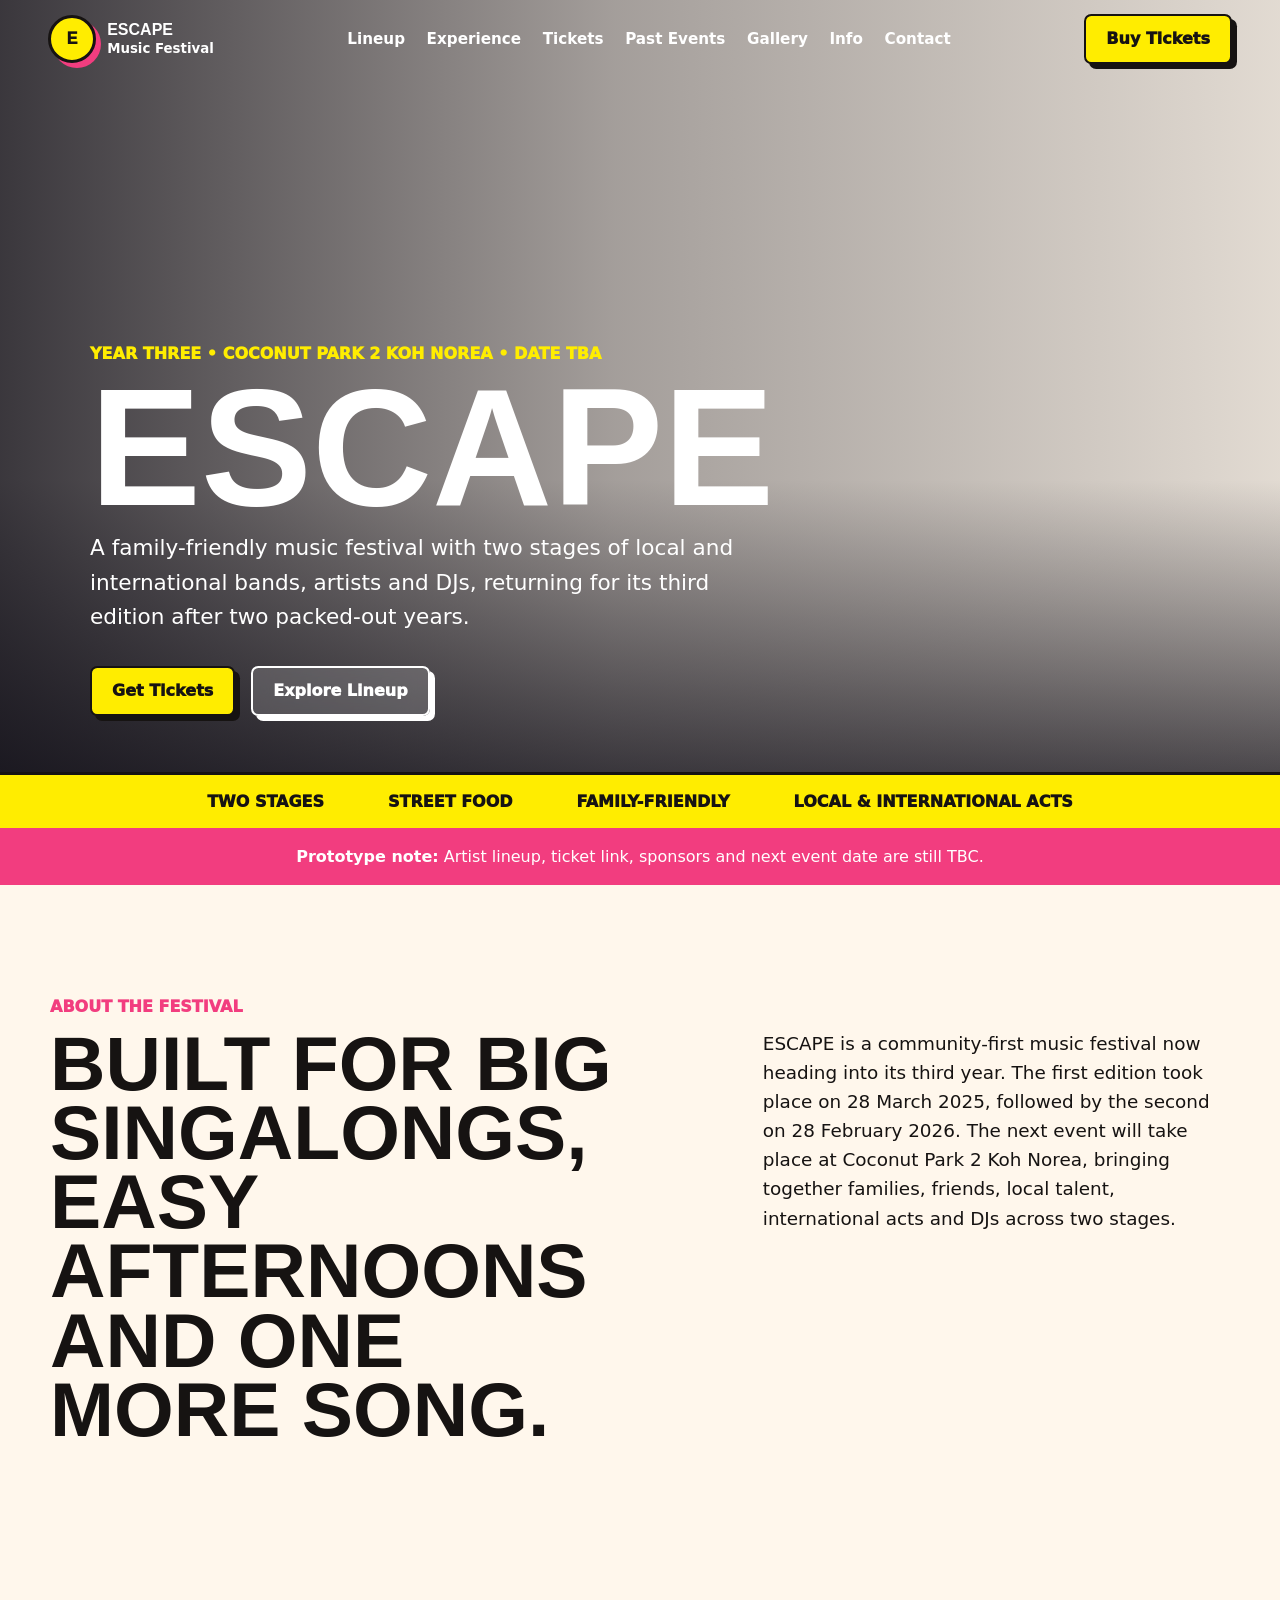
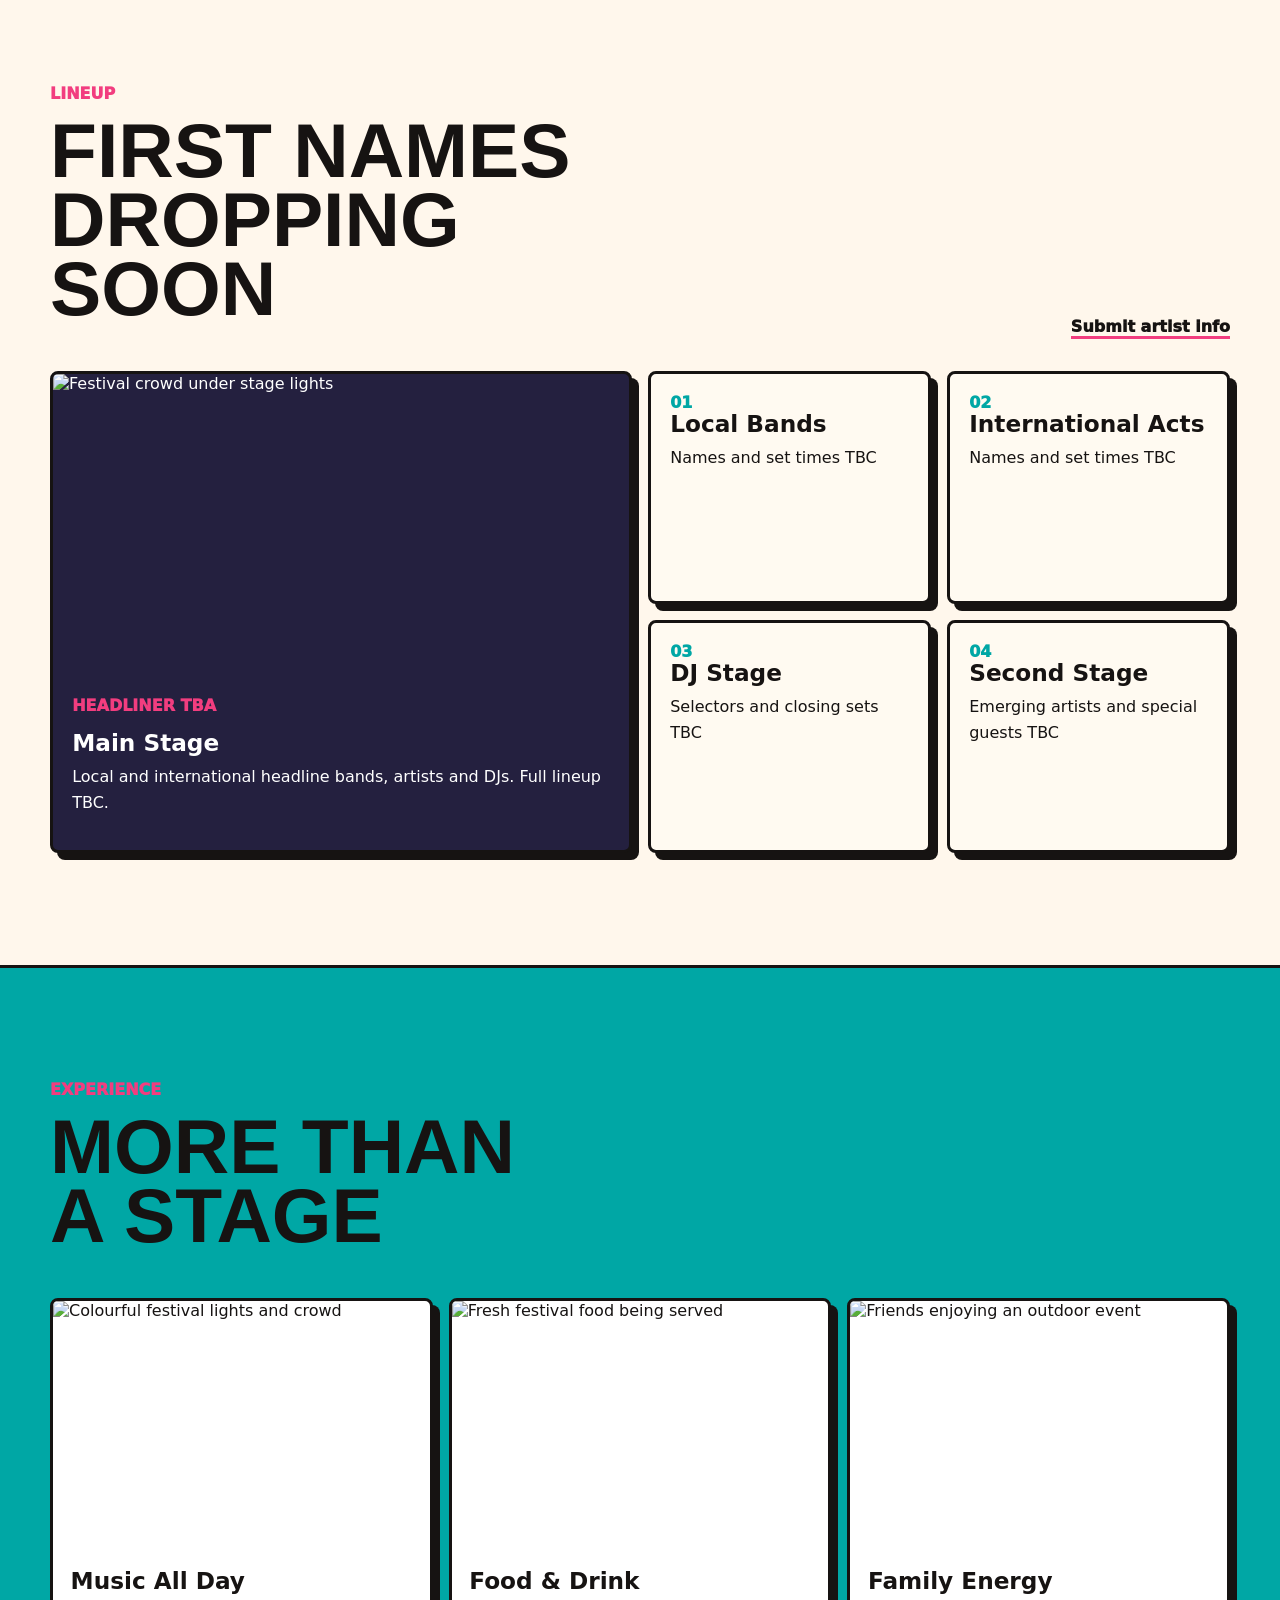
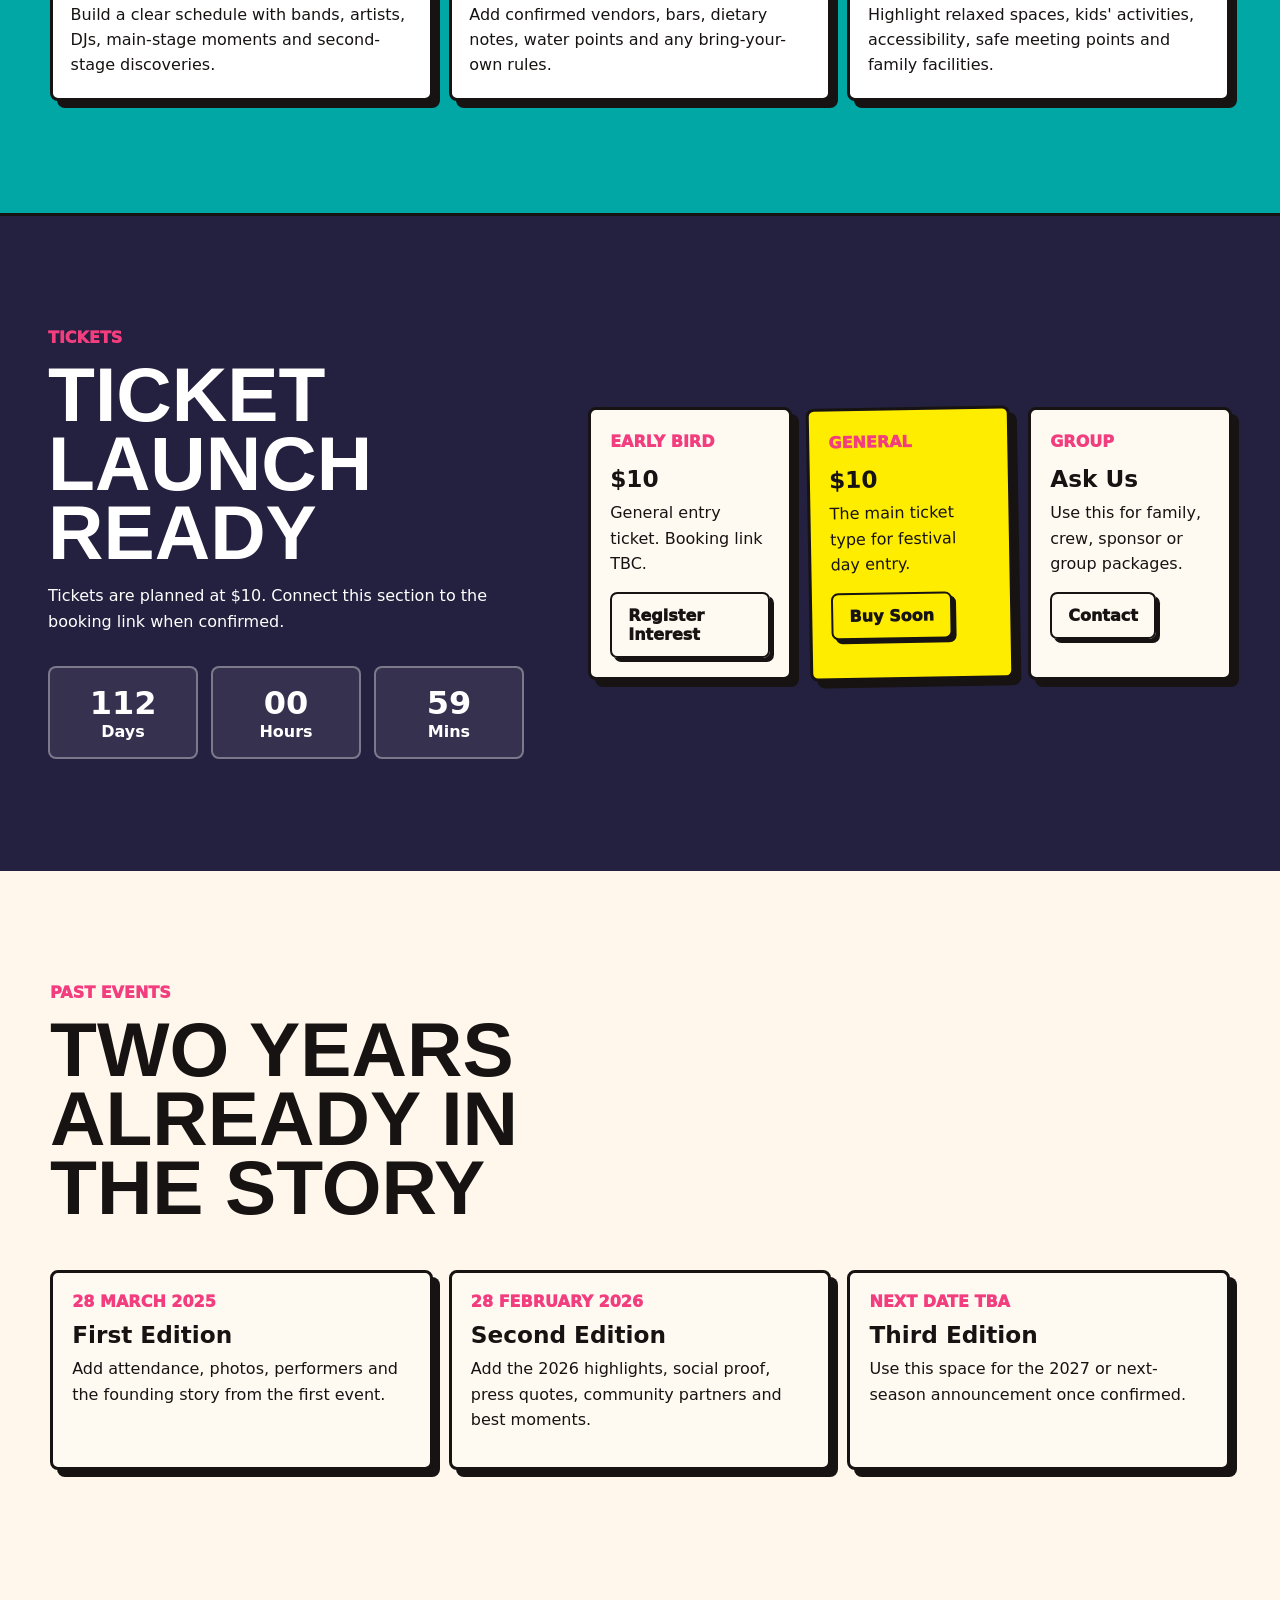
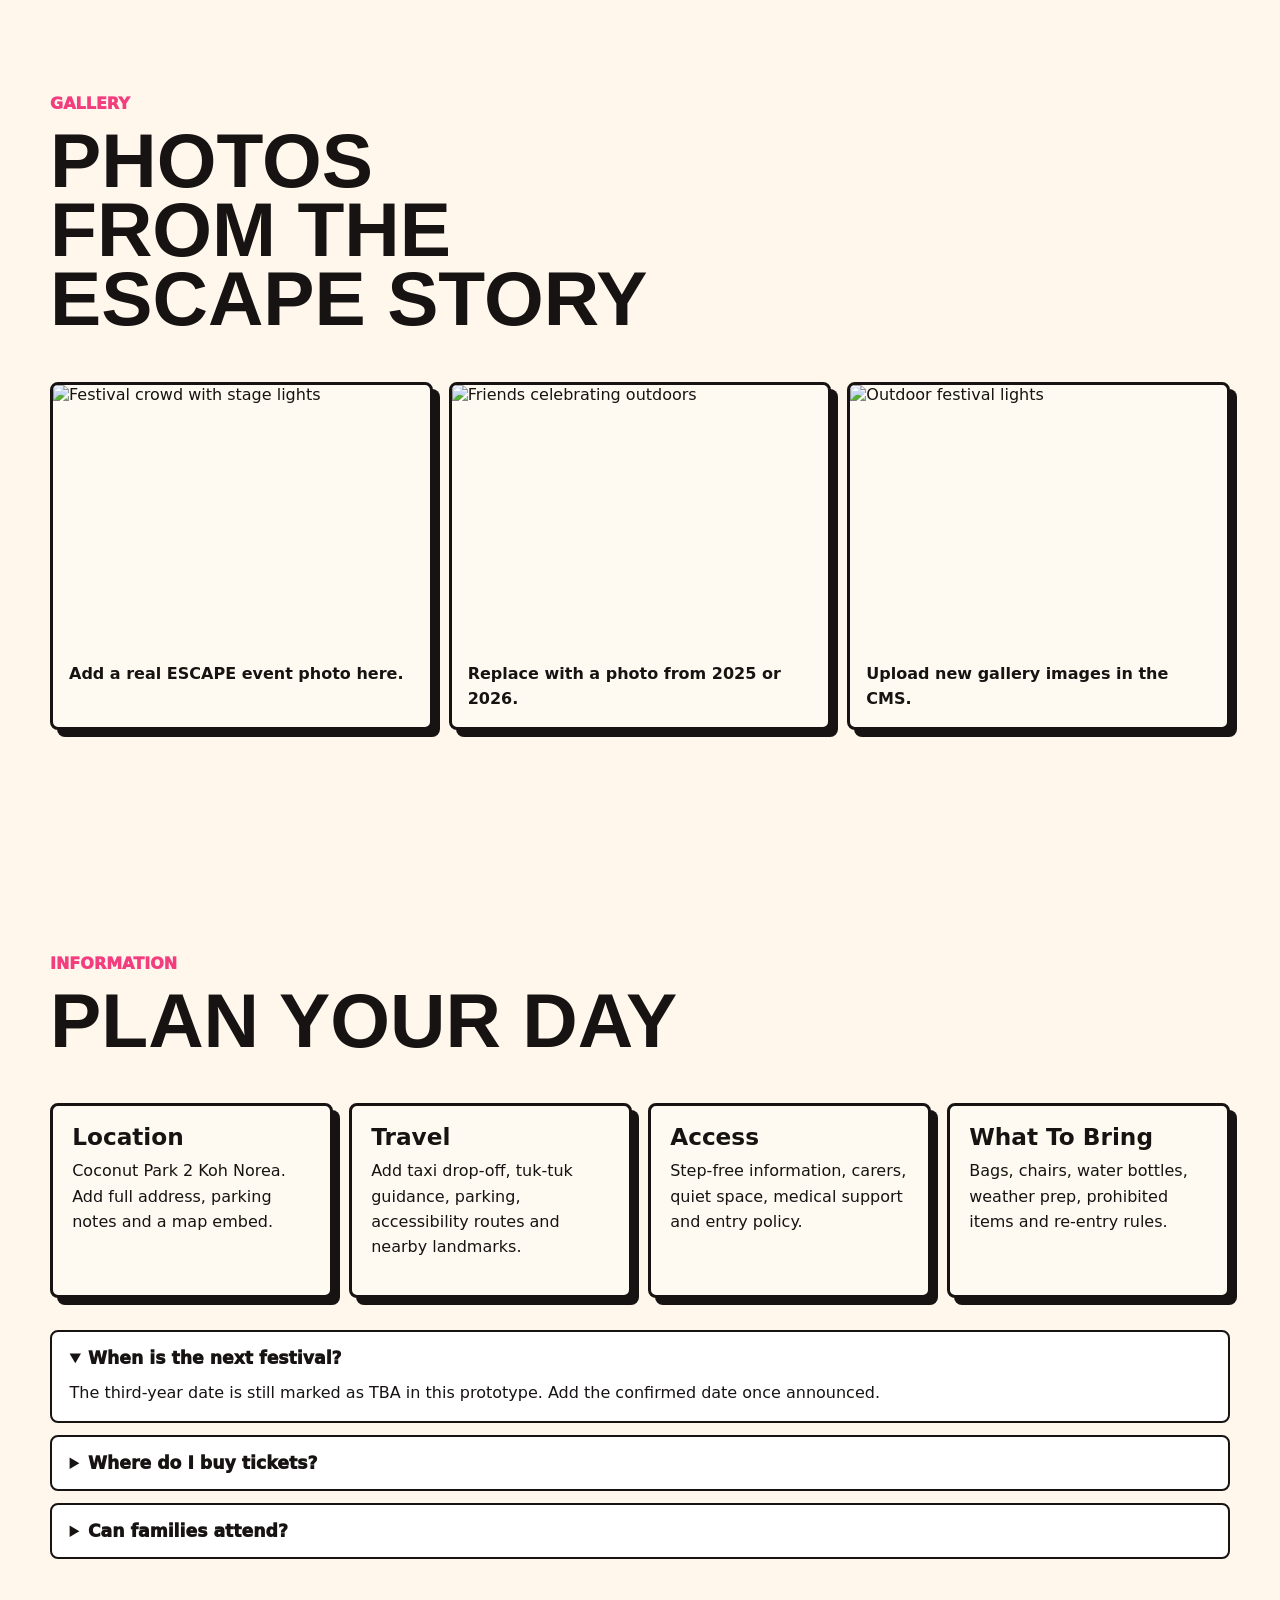
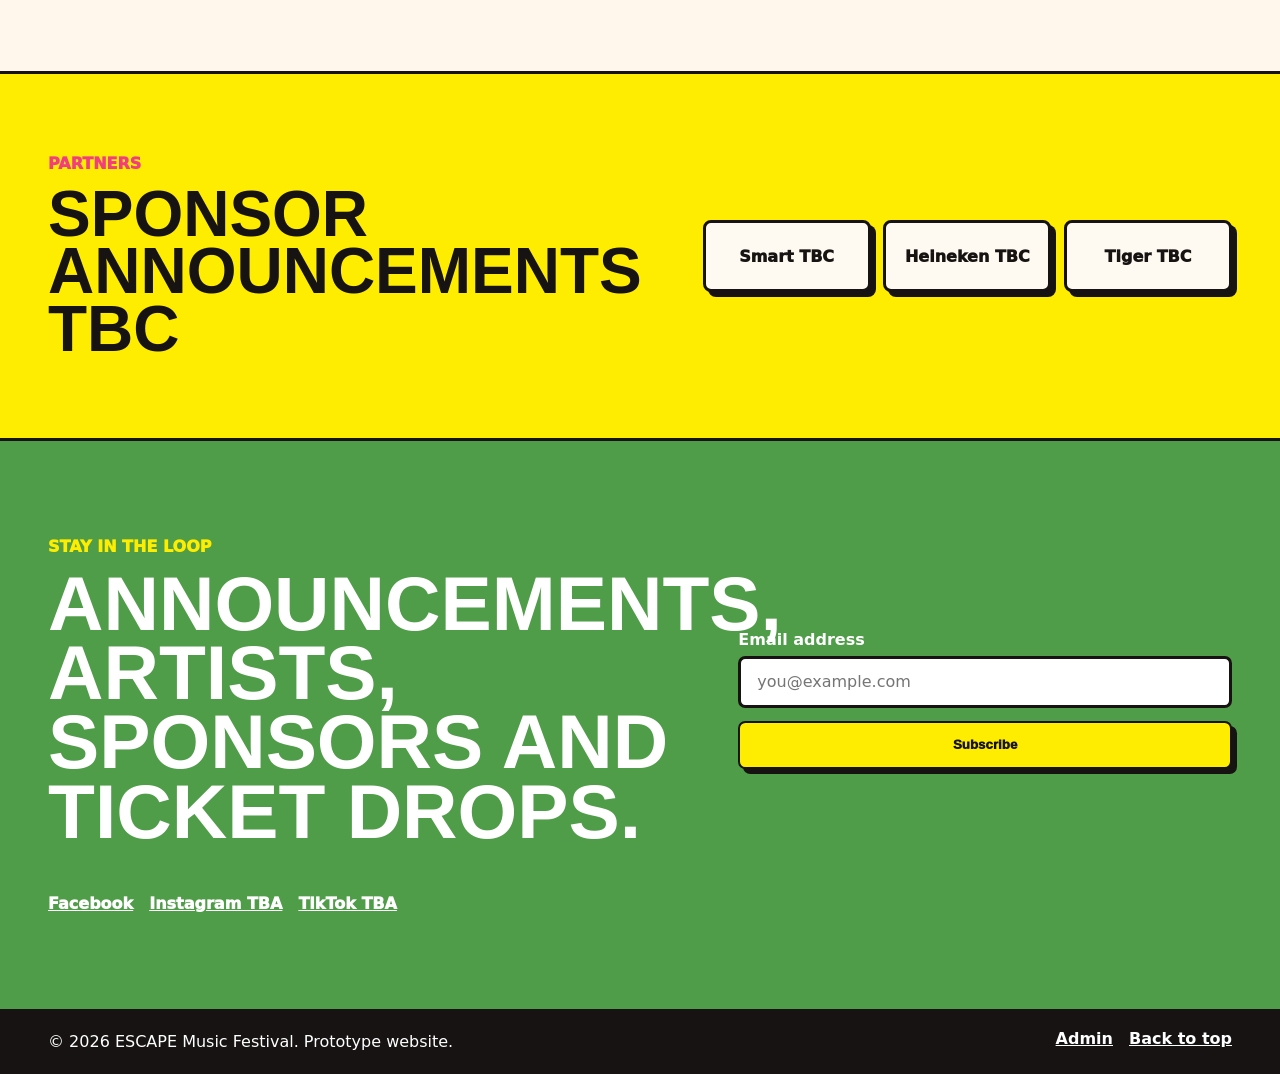
==== index.html @ baae645b "add hero video support" ====
﻿<!doctype html>
<html lang="en">
<head>
  <meta charset="utf-8">
  <meta name="viewport" content="width=device-width, initial-scale=1">
  <title>ESCAPE Music Festival</title>
  <meta name="description" content="ESCAPE is a family-friendly music festival at Coconut Park 2 Koh Norea with local and international artists, bands and DJs across two stages.">
  <link rel="preconnect" href="https://images.unsplash.com">
  <link rel="preconnect" href="https://images.weserv.nl">
  <link rel="stylesheet" href="assets/styles.css">
</head>
<body>
  <a class="skip-link" href="#main">Skip to content</a>

  <header class="site-header" data-header>
    <a class="brand" href="#top" aria-label="ESCAPE Music Festival home">
      <span class="brand-mark">E</span>
      <span>
        <strong data-content="site.name">ESCAPE</strong>
        <small data-content="site.subtitle">Music Festival</small>
      </span>
    </a>

    <button class="nav-toggle" type="button" aria-label="Open navigation" aria-expanded="false" data-nav-toggle>
      <span></span><span></span><span></span>
    </button>

    <nav class="nav" data-nav>
      <a href="#lineup">Lineup</a>
      <a href="#experience">Experience</a>
      <a href="#tickets">Tickets</a>
      <a href="#memories">Past Events</a>
      <a href="#gallery">Gallery</a>
      <a href="#info">Info</a>
      <a href="#contact">Contact</a>
    </nav>

    <a class="header-cta" href="#tickets">Buy Tickets</a>
  </header>

  <main id="main">
    <section class="hero" id="top" aria-label="Festival introduction">
      <div class="hero-bg" role="img" aria-label="Crowd at an outdoor music festival" data-hero-bg></div>
      <video class="hero-video" data-hero-video autoplay muted loop playsinline hidden></video>
      <div class="hero-overlay"></div>
      <div class="hero-content">
        <p class="eyebrow" data-content="hero.eyebrow">Year Three • Coconut Park 2 Koh Norea • Date TBA</p>
        <h1 data-content="hero.headline">ESCAPE</h1>
        <p class="hero-copy" data-content="hero.copy">A family-friendly music festival with two stages of local and international bands, artists and DJs, returning for its third edition after two packed-out years.</p>
        <div class="hero-actions">
          <a class="button primary" href="#tickets" data-ticket-link>Get Tickets</a>
          <a class="button secondary" href="#lineup">Explore Lineup</a>
        </div>
      </div>
      <div class="hero-strip" aria-label="Festival highlights" data-hero-highlights>
        <span>Two stages</span>
        <span>Street food</span>
        <span>Family-friendly</span>
        <span>Local & international acts</span>
      </div>
    </section>

    <section class="notice-band" aria-label="Content placeholders">
      <p><strong>Prototype note:</strong> <span data-content="notice">Artist lineup, ticket link, sponsors and next event date are still TBC.</span></p>
    </section>

    <section class="section intro-section">
      <div class="section-kicker" data-content="about.kicker">About The Festival</div>
      <div class="intro-grid">
        <div>
          <h2 data-content="about.headline">Built for big singalongs, easy afternoons and one more song.</h2>
        </div>
        <div>
          <p data-content="about.body">ESCAPE is a community-first music festival now heading into its third year. The first edition took place on 28 March 2025, followed by the second on 28 February 2026. The next event will take place at Coconut Park 2 Koh Norea, bringing together families, friends, local talent, international acts and DJs across two stages.</p>
        </div>
      </div>
    </section>

    <section class="section lineup-section" id="lineup">
      <div class="section-heading">
        <div>
          <div class="section-kicker" data-content="lineup.kicker">Lineup</div>
          <h2 data-content="lineup.headline">First names dropping soon</h2>
        </div>
        <a class="text-link" href="#contact" data-content="lineup.submit_label">Submit artist info</a>
      </div>
      <div class="artist-grid" data-lineup>
        <article class="artist-card feature-card">
          <img src="https://images.unsplash.com/photo-1501386761578-eac5c94b800a?auto=format&fit=crop&w=1200&q=80" alt="Festival crowd under stage lights">
          <div>
            <p class="tag">Headliner TBA</p>
          <h3>Main Stage</h3>
          <p>Local and international headline bands, artists and DJs. Full lineup TBC.</p>
        </div>
      </article>
        <article class="artist-card"><span>01</span><h3>Local Bands</h3><p>Names and set times TBC</p></article>
        <article class="artist-card"><span>02</span><h3>International Acts</h3><p>Names and set times TBC</p></article>
        <article class="artist-card"><span>03</span><h3>DJ Stage</h3><p>Selectors and closing sets TBC</p></article>
        <article class="artist-card"><span>04</span><h3>Second Stage</h3><p>Emerging artists and special guests TBC</p></article>
      </div>
    </section>

    <section class="section experience-section" id="experience">
      <div class="section-heading">
        <div>
          <div class="section-kicker" data-content="experience.kicker">Experience</div>
          <h2 data-content="experience.headline">More than a stage</h2>
        </div>
      </div>
      <div class="experience-grid" data-experience>
        <article>
          <img src="https://images.unsplash.com/photo-1533174072545-7a4b6ad7a6c3?auto=format&fit=crop&w=900&q=80" alt="Colourful festival lights and crowd">
          <h3>Music All Day</h3>
          <p>Build a clear schedule with bands, artists, DJs, main-stage moments and second-stage discoveries.</p>
        </article>
        <article>
          <img src="https://images.unsplash.com/photo-1555939594-58d7cb561ad1?auto=format&fit=crop&w=900&q=80" alt="Fresh festival food being served">
          <h3>Food & Drink</h3>
          <p>Add confirmed vendors, bars, dietary notes, water points and any bring-your-own rules.</p>
        </article>
        <article>
          <img src="https://images.unsplash.com/photo-1505236858219-8359eb29e329?auto=format&fit=crop&w=900&q=80" alt="Friends enjoying an outdoor event">
          <h3>Family Energy</h3>
          <p>Highlight relaxed spaces, kids' activities, accessibility, safe meeting points and family facilities.</p>
        </article>
      </div>
    </section>

    <section class="tickets-section" id="tickets">
      <div class="tickets-copy">
        <div class="section-kicker" data-content="tickets.kicker">Tickets</div>
        <h2 data-content="tickets.headline">Ticket launch ready</h2>
        <p data-content="tickets.copy">Tickets are planned at $10. Connect this section to the booking link when confirmed.</p>
        <div class="countdown" data-countdown>
          <div><strong data-days>--</strong><span>Days</span></div>
          <div><strong data-hours>--</strong><span>Hours</span></div>
          <div><strong data-minutes>--</strong><span>Mins</span></div>
        </div>
      </div>
      <div class="ticket-options" data-ticket-options>
        <article>
          <p class="tag">Early Bird</p>
          <h3>$10</h3>
          <p>General entry ticket. Booking link TBC.</p>
          <a class="button compact" href="mailto:hello@example.com?subject=Festival%20tickets">Register Interest</a>
        </article>
        <article class="ticket-featured">
          <p class="tag">General</p>
          <h3>$10</h3>
          <p>The main ticket type for festival day entry.</p>
          <a class="button compact primary" href="mailto:hello@example.com?subject=Festival%20tickets">Buy Soon</a>
        </article>
        <article>
          <p class="tag">Group</p>
          <h3>Ask Us</h3>
          <p>Use this for family, crew, sponsor or group packages.</p>
          <a class="button compact" href="#contact">Contact</a>
        </article>
      </div>
    </section>

    <section class="section memories-section" id="memories">
      <div class="section-heading">
        <div>
          <div class="section-kicker" data-content="past_events.kicker">Past Events</div>
          <h2 data-content="past_events.headline">Two years already in the story</h2>
        </div>
      </div>
      <div class="timeline" data-past-events>
        <article>
          <time datetime="2025-03-28">28 March 2025</time>
          <h3>First Edition</h3>
          <p>Add attendance, photos, performers and the founding story from the first event.</p>
        </article>
        <article>
          <time datetime="2026-02-28">28 February 2026</time>
          <h3>Second Edition</h3>
          <p>Add the 2026 highlights, social proof, press quotes, community partners and best moments.</p>
        </article>
        <article>
          <time>Next Date TBA</time>
          <h3>Third Edition</h3>
          <p>Use this space for the 2027 or next-season announcement once confirmed.</p>
        </article>
      </div>
    </section>

    <section class="section gallery-section" id="gallery">
      <div class="section-heading">
        <div>
          <div class="section-kicker" data-content="gallery.kicker">Gallery</div>
          <h2 data-content="gallery.headline">Photos from the ESCAPE story</h2>
        </div>
      </div>
      <div class="gallery-grid" data-gallery></div>
    </section>

    <section class="section info-section" id="info">
      <div class="section-heading">
        <div>
          <div class="section-kicker" data-content="info.kicker">Information</div>
          <h2 data-content="info.headline">Plan your day</h2>
        </div>
      </div>
      <div class="info-grid" data-info-items>
        <article><h3>Location</h3><p>Coconut Park 2 Koh Norea. Add full address, parking notes and a map embed.</p></article>
        <article><h3>Travel</h3><p>Add taxi drop-off, tuk-tuk guidance, parking, accessibility routes and nearby landmarks.</p></article>
        <article><h3>Access</h3><p>Step-free information, carers, quiet space, medical support and entry policy.</p></article>
        <article><h3>What To Bring</h3><p>Bags, chairs, water bottles, weather prep, prohibited items and re-entry rules.</p></article>
      </div>

      <div class="faq" aria-label="Frequently asked questions" data-faqs>
        <details open>
          <summary>When is the next festival?</summary>
          <p>The third-year date is still marked as TBA in this prototype. Add the confirmed date once announced.</p>
        </details>
        <details>
          <summary>Where do I buy tickets?</summary>
          <p>Tickets are planned at $10. Replace the ticket buttons with your confirmed booking link when ready.</p>
        </details>
        <details>
          <summary>Can families attend?</summary>
          <p>Yes. ESCAPE is positioned as a family-friendly festival with music, food, open-air space and two stages.</p>
        </details>
      </div>
    </section>

    <section class="sponsors-section" aria-label="Potential sponsors">
      <div>
        <div class="section-kicker" data-content="sponsors.kicker">Partners</div>
        <h2 data-content="sponsors.headline">Sponsor announcements TBC</h2>
      </div>
      <div class="sponsor-list" data-sponsors>
        <span>Smart TBC</span>
        <span>Heineken TBC</span>
        <span>Tiger TBC</span>
      </div>
    </section>

    <section class="contact-section" id="contact">
      <div>
        <div class="section-kicker" data-content="contact.kicker">Stay In The Loop</div>
        <h2 data-content="contact.headline">Announcements, artists, sponsors and ticket drops.</h2>
      </div>
      <form class="signup" action="mailto:hello@example.com" method="post" enctype="text/plain" data-contact-form>
        <label>
          <span>Email address</span>
          <input type="email" name="email" placeholder="you@example.com" required>
        </label>
        <button class="button primary" type="submit">Subscribe</button>
      </form>
      <div class="socials" aria-label="Social links">
        <a href="https://www.facebook.com/profile.php?id=61574067095976" data-social="facebook">Facebook</a>
        <a href="#" data-social="instagram">Instagram TBA</a>
        <a href="#" data-social="tiktok">TikTok TBA</a>
      </div>
    </section>
  </main>

  <footer class="footer">
    <p>© <span data-year></span> ESCAPE Music Festival. Prototype website.</p>
    <div class="footer-links">
      <a href="admin/">Admin</a>
      <a href="#top">Back to top</a>
    </div>
  </footer>

  <script src="https://identity.netlify.com/v1/netlify-identity-widget.js"></script>
  <script>
    if (window.netlifyIdentity) {
      window.netlifyIdentity.on("init", (user) => {
        if (!user) {
          window.netlifyIdentity.on("login", () => {
            document.location.href = "/admin/";
          });
        }
      });
    }
  </script>
  <script src="assets/script.js"></script>
</body>
</html>
---- assets/styles.css ----
﻿:root {
  --ink: #161312;
  --paper: #fff7ec;
  --cream: #fffaf1;
  --sun: #ffed00;
  --pink: #f23d7f;
  --aqua: #00a7a5;
  --leaf: #4f9d48;
  --night: #24203f;
  --line: rgba(22, 19, 18, 0.14);
  --shadow: 0 24px 70px rgba(22, 19, 18, 0.18);
  font-family: Inter, ui-sans-serif, system-ui, -apple-system, BlinkMacSystemFont, "Segoe UI", sans-serif;
  --brand-font: "Tan Nimbus", "TAN Nimbus", Impact, Haettenschweiler, "Arial Black", sans-serif;
}

* { box-sizing: border-box; }
html { scroll-behavior: smooth; }
body {
  margin: 0;
  color: var(--ink);
  background: var(--paper);
  overflow-x: hidden;
}
img { display: block; max-width: 100%; }
a { color: inherit; }
.skip-link {
  position: fixed;
  left: 1rem;
  top: -5rem;
  z-index: 30;
  background: var(--ink);
  color: white;
  padding: .75rem 1rem;
  border-radius: .5rem;
}
.skip-link:focus { top: 1rem; }

.site-header {
  position: fixed;
  top: 0;
  left: 0;
  right: 0;
  z-index: 20;
  display: grid;
  grid-template-columns: auto 1fr auto;
  align-items: center;
  gap: 1.25rem;
  padding: .85rem clamp(1rem, 4vw, 3rem);
  color: white;
  transition: background .2s ease, color .2s ease, box-shadow .2s ease;
}
.site-header.is-scrolled {
  color: var(--ink);
  background: rgba(255, 250, 241, .94);
  backdrop-filter: blur(12px);
  box-shadow: 0 8px 30px rgba(0,0,0,.08);
}
.brand {
  display: inline-flex;
  align-items: center;
  gap: .7rem;
  text-decoration: none;
  min-width: 0;
}
.brand-mark {
  display: grid;
  place-items: center;
  width: 3rem;
  aspect-ratio: 1;
  border-radius: 50%;
  background: var(--sun);
  color: var(--ink);
  font-weight: 950;
  border: 3px solid currentColor;
  box-shadow: 5px 5px 0 var(--pink);
}
.brand strong,
.brand small { display: block; line-height: 1; }
.brand strong { font-size: 1rem; text-transform: uppercase; letter-spacing: 0; }
.brand small { margin-top: .25rem; font-weight: 700; }
.nav {
  justify-self: center;
  display: flex;
  align-items: center;
  gap: clamp(.7rem, 2vw, 1.35rem);
  font-weight: 850;
  font-size: .95rem;
}
.nav a,
.header-cta,
.text-link { text-decoration: none; }
.nav a { position: relative; }
.nav a::after {
  content: "";
  position: absolute;
  left: 0;
  right: 0;
  bottom: -.35rem;
  height: 3px;
  border-radius: 99px;
  background: var(--sun);
  transform: scaleX(0);
  transform-origin: left;
  transition: transform .2s ease;
}
.nav a:hover::after { transform: scaleX(1); }
.header-cta,
.button {
  display: inline-flex;
  justify-content: center;
  align-items: center;
  min-height: 3rem;
  padding: .85rem 1.25rem;
  border: 2px solid currentColor;
  border-radius: .45rem;
  font-weight: 950;
  text-decoration: none;
  box-shadow: 5px 5px 0 currentColor;
  transition: transform .15s ease, box-shadow .15s ease;
}
.header-cta { background: var(--sun); color: var(--ink); }
.button:hover,
.header-cta:hover { transform: translate(2px, 2px); box-shadow: 3px 3px 0 currentColor; }
.button.primary { background: var(--sun); color: var(--ink); }
.button.secondary { background: rgba(255,255,255,.16); color: white; backdrop-filter: blur(10px); }
.button.compact { min-height: 2.75rem; padding: .75rem 1rem; box-shadow: 4px 4px 0 currentColor; }
.nav-toggle { display: none; }

.hero {
  position: relative;
  min-height: 92vh;
  display: grid;
  align-items: end;
  overflow: hidden;
  color: white;
}
.hero-bg,
.hero-video,
.hero-overlay {
  position: absolute;
  inset: 0;
}
.hero-bg {
  background-image: url("https://images.unsplash.com/photo-1492684223066-81342ee5ff30?auto=format&fit=crop&w=2200&q=82");
  background-size: cover;
  background-position: center;
  transform: scale(1.02);
}
.hero-video {
  width: 100%;
  height: 100%;
  object-fit: cover;
  object-position: center;
  transform: scale(1.02);
}
.hero-video[hidden] {
  display: none;
}
.hero-overlay {
  background: linear-gradient(90deg, rgba(15,13,22,.82), rgba(15,13,22,.38) 48%, rgba(15,13,22,.12)), linear-gradient(0deg, rgba(15,13,22,.85), rgba(15,13,22,0) 42%);
}
.hero-content {
  position: relative;
  width: min(1100px, calc(100% - 2rem));
  margin: 0 auto;
  padding: 8rem 0 7rem;
}
.eyebrow,
.section-kicker,
.tag {
  margin: 0 0 .8rem;
  font-weight: 950;
  text-transform: uppercase;
  letter-spacing: 0;
  color: var(--pink);
}
.hero .eyebrow { color: var(--sun); }
h1,
h2,
h3,
p { margin-top: 0; }
h1 {
  max-width: 10ch;
  margin-bottom: 1rem;
  font-size: clamp(4rem, 13vw, 10.5rem);
  line-height: .82;
  text-transform: uppercase;
  letter-spacing: 0;
  text-wrap: balance;
  font-family: var(--brand-font);
}
h2 {
  margin-bottom: 1rem;
  font-size: clamp(2.1rem, 6vw, 5.2rem);
  line-height: .9;
  text-transform: uppercase;
  letter-spacing: 0;
  text-wrap: balance;
  font-family: var(--brand-font);
}
h3 { margin-bottom: .55rem; font-size: 1.45rem; line-height: 1.05; }
p { line-height: 1.58; }
.hero-copy { max-width: 42rem; font-size: clamp(1.08rem, 2vw, 1.35rem); }
.hero-actions { display: flex; flex-wrap: wrap; gap: 1rem; margin-top: 2rem; }
.hero-strip {
  position: absolute;
  left: 0;
  right: 0;
  bottom: 0;
  display: flex;
  justify-content: center;
  gap: clamp(1rem, 5vw, 4rem);
  padding: 1.05rem;
  background: var(--sun);
  color: var(--ink);
  font-weight: 950;
  text-transform: uppercase;
  border-top: 3px solid var(--ink);
}

.notice-band {
  padding: 1rem clamp(1rem, 4vw, 3rem);
  background: var(--pink);
  color: white;
  text-align: center;
}
.notice-band p { margin: 0; }
.section {
  width: min(1180px, calc(100% - 2rem));
  margin: 0 auto;
  padding: clamp(4rem, 9vw, 7rem) 0;
}
.section-heading,
.intro-grid {
  display: grid;
  grid-template-columns: minmax(0, 1fr) minmax(280px, .72fr);
  gap: clamp(1.5rem, 5vw, 4rem);
  align-items: end;
  margin-bottom: 2rem;
}
.intro-grid { align-items: start; margin-bottom: 0; }
.intro-grid p { font-size: 1.15rem; }
.text-link {
  justify-self: end;
  font-weight: 950;
  border-bottom: 3px solid var(--pink);
}
.artist-grid {
  display: grid;
  grid-template-columns: repeat(4, minmax(0, 1fr));
  gap: 1rem;
}
.artist-card,
.experience-grid article,
.info-grid article,
.ticket-options article,
.timeline article {
  border: 3px solid var(--ink);
  border-radius: .5rem;
  background: var(--cream);
  box-shadow: 7px 7px 0 var(--ink);
}
.artist-card { padding: 1.2rem; min-height: 190px; }
.artist-card span { color: var(--aqua); font-weight: 950; }
.feature-card {
  grid-column: span 2;
  grid-row: span 2;
  padding: 0;
  overflow: hidden;
  background: var(--night);
  color: white;
}
.feature-card img { height: 300px; width: 100%; object-fit: cover; }
.feature-card div { padding: 1.2rem; }

.experience-section {
  width: 100%;
  max-width: none;
  padding-inline: clamp(1rem, 4vw, 3rem);
  background: var(--aqua);
  border-block: 3px solid var(--ink);
}
.experience-section .section-heading { width: min(1180px, 100%); margin-inline: auto; }
.experience-grid {
  width: min(1180px, 100%);
  margin: 0 auto;
  display: grid;
  grid-template-columns: repeat(3, minmax(0, 1fr));
  gap: 1rem;
}
.experience-grid article { overflow: hidden; background: white; }
.experience-grid img { width: 100%; height: 250px; object-fit: cover; }
.experience-grid h3,
.experience-grid p { margin-inline: 1.1rem; }
.experience-grid h3 { margin-top: 1.1rem; }
.experience-grid p { margin-bottom: 1.3rem; }

.tickets-section {
  display: grid;
  grid-template-columns: minmax(0, .85fr) minmax(320px, 1.15fr);
  gap: clamp(1.5rem, 5vw, 4rem);
  align-items: center;
  padding: clamp(4rem, 9vw, 7rem) clamp(1rem, 4vw, 3rem);
  background: var(--night);
  color: white;
}
.tickets-copy { max-width: 34rem; justify-self: end; }
.countdown { display: grid; grid-template-columns: repeat(3, 1fr); gap: .8rem; margin-top: 2rem; }
.countdown div {
  padding: 1rem;
  border: 2px solid rgba(255,255,255,.35);
  border-radius: .5rem;
  background: rgba(255,255,255,.08);
  text-align: center;
}
.countdown strong { display: block; font-size: 2rem; }
.countdown span { font-weight: 850; }
.ticket-options { display: grid; grid-template-columns: repeat(3, minmax(0, 1fr)); gap: 1rem; }
.ticket-options article { padding: 1.2rem; color: var(--ink); }
.ticket-featured { background: var(--sun) !important; transform: rotate(-1deg); }

.brand strong,
.brand-mark {
  font-family: var(--brand-font);
}

.timeline,
.info-grid {
  display: grid;
  grid-template-columns: repeat(3, minmax(0, 1fr));
  gap: 1rem;
}
.gallery-grid {
  display: grid;
  grid-template-columns: repeat(3, minmax(0, 1fr));
  gap: 1rem;
}
.gallery-grid article {
  overflow: hidden;
  border: 3px solid var(--ink);
  border-radius: .5rem;
  background: var(--cream);
  box-shadow: 7px 7px 0 var(--ink);
}
.gallery-grid img {
  width: 100%;
  height: 260px;
  object-fit: cover;
}
.gallery-grid p {
  margin: 0;
  padding: 1rem;
  font-weight: 850;
}
.timeline article,
.info-grid article { padding: 1.2rem; }
time { display: block; margin-bottom: .75rem; color: var(--pink); font-weight: 950; text-transform: uppercase; }
.info-grid { grid-template-columns: repeat(4, minmax(0, 1fr)); }
.faq { margin-top: 2rem; display: grid; gap: .75rem; }
details {
  border: 2px solid var(--ink);
  border-radius: .5rem;
  background: white;
  padding: 1rem 1.1rem;
}
summary { cursor: pointer; font-weight: 950; font-size: 1.08rem; }
details p { margin: .75rem 0 0; }

.contact-section {
  padding: clamp(4rem, 8vw, 6rem) clamp(1rem, 4vw, 3rem);
  background: var(--leaf);
  color: white;
  display: grid;
  grid-template-columns: minmax(0, 1fr) minmax(300px, .75fr);
  gap: 2rem;
  align-items: center;
  border-top: 3px solid var(--ink);
}
.sponsors-section {
  display: grid;
  grid-template-columns: minmax(0, 1fr) minmax(280px, .85fr);
  gap: 2rem;
  align-items: center;
  padding: clamp(3rem, 7vw, 5rem) clamp(1rem, 4vw, 3rem);
  background: var(--sun);
  border-top: 3px solid var(--ink);
}
.sponsors-section h2 {
  margin-bottom: 0;
  font-size: clamp(2rem, 5vw, 4rem);
}
.sponsor-list {
  display: grid;
  grid-template-columns: repeat(3, minmax(0, 1fr));
  gap: .8rem;
}
.sponsor-list span {
  display: grid;
  place-items: center;
  min-height: 4.5rem;
  padding: .8rem;
  border: 3px solid var(--ink);
  border-radius: .5rem;
  background: var(--cream);
  box-shadow: 5px 5px 0 var(--ink);
  font-weight: 950;
  text-align: center;
}
.sponsor-list img {
  max-height: 3rem;
  width: auto;
  object-fit: contain;
}
.contact-section .section-kicker { color: var(--sun); }
.signup { display: grid; gap: .8rem; }
.signup span { display: block; margin-bottom: .4rem; font-weight: 850; }
input {
  width: 100%;
  min-height: 3.25rem;
  padding: 0 1rem;
  border: 3px solid var(--ink);
  border-radius: .45rem;
  font: inherit;
}
.socials { grid-column: 1 / -1; display: flex; flex-wrap: wrap; gap: 1rem; font-weight: 950; }
.footer {
  display: flex;
  justify-content: space-between;
  gap: 1rem;
  padding: 1.25rem clamp(1rem, 4vw, 3rem);
  background: var(--ink);
  color: white;
}
.footer p { margin: 0; }
.footer a { font-weight: 850; }
.footer-links {
  display: flex;
  flex-wrap: wrap;
  gap: 1rem;
}

.edit-panel {
  position: fixed;
  right: 1rem;
  bottom: 1rem;
  z-index: 40;
  display: flex;
  flex-wrap: wrap;
  align-items: center;
  gap: .55rem;
  max-width: min(28rem, calc(100vw - 2rem));
  padding: .75rem;
  border: 3px solid var(--ink);
  border-radius: .5rem;
  background: var(--cream);
  box-shadow: 7px 7px 0 var(--ink);
}
.edit-panel[hidden] { display: none; }
.edit-panel strong {
  margin-right: .35rem;
  font-family: var(--brand-font);
}
.edit-panel button,
.edit-panel a {
  min-height: 2.4rem;
  padding: .45rem .7rem;
  border: 2px solid var(--ink);
  border-radius: .35rem;
  background: white;
  color: var(--ink);
  font: inherit;
  font-weight: 950;
  text-decoration: none;
  cursor: pointer;
}
.edit-panel [data-edit-save] {
  background: var(--sun);
}
.editable-active [data-edit-id] {
  outline: 2px dashed rgba(255, 237, 0, .9);
  outline-offset: 4px;
  cursor: text;
}
.editable-active [data-edit-id]:focus {
  outline: 3px solid var(--pink);
  background: rgba(255, 237, 0, .16);
}

@media (max-width: 980px) {
  .site-header { grid-template-columns: auto auto; justify-content: space-between; }
  .nav-toggle {
    display: inline-grid;
    gap: .28rem;
    border: 2px solid currentColor;
    border-radius: .45rem;
    background: var(--sun);
    color: var(--ink);
    padding: .65rem;
  }
  .nav-toggle span { display: block; width: 1.4rem; height: 3px; background: currentColor; }
  .nav {
    position: absolute;
    top: calc(100% + .5rem);
    right: 1rem;
    width: min(18rem, calc(100vw - 2rem));
    display: none;
    padding: 1rem;
    border: 3px solid var(--ink);
    border-radius: .5rem;
    background: var(--cream);
    color: var(--ink);
    box-shadow: 7px 7px 0 var(--ink);
    flex-direction: column;
    align-items: stretch;
  }
  .nav.is-open { display: flex; }
  .header-cta { display: none; }
  .section-heading,
  .intro-grid,
  .tickets-section,
  .contact-section,
  .sponsors-section { grid-template-columns: 1fr; }
  .text-link { justify-self: start; }
  .artist-grid,
  .experience-grid,
  .gallery-grid,
  .timeline,
  .info-grid,
  .ticket-options,
  .sponsor-list { grid-template-columns: repeat(2, minmax(0, 1fr)); }
  .tickets-copy { justify-self: start; }
}

@media (max-width: 640px) {
  .brand strong { font-size: .85rem; }
  .brand small { font-size: .72rem; }
  .brand-mark { width: 2.55rem; box-shadow: 4px 4px 0 var(--pink); }
  h1 { font-size: clamp(3.4rem, 19vw, 5.5rem); }
  .hero { min-height: 88vh; }
  .hero-content { padding-bottom: 8.5rem; }
  .hero-strip { flex-wrap: wrap; gap: .7rem 1rem; font-size: .8rem; }
  .artist-grid,
  .experience-grid,
  .gallery-grid,
  .timeline,
  .info-grid,
  .ticket-options,
  .sponsor-list,
  .countdown { grid-template-columns: 1fr; }
  .feature-card { grid-column: auto; grid-row: auto; }
  .feature-card img,
  .experience-grid img { height: 210px; }
  .footer { flex-direction: column; }
  .edit-panel {
    left: 1rem;
    right: 1rem;
  }
}
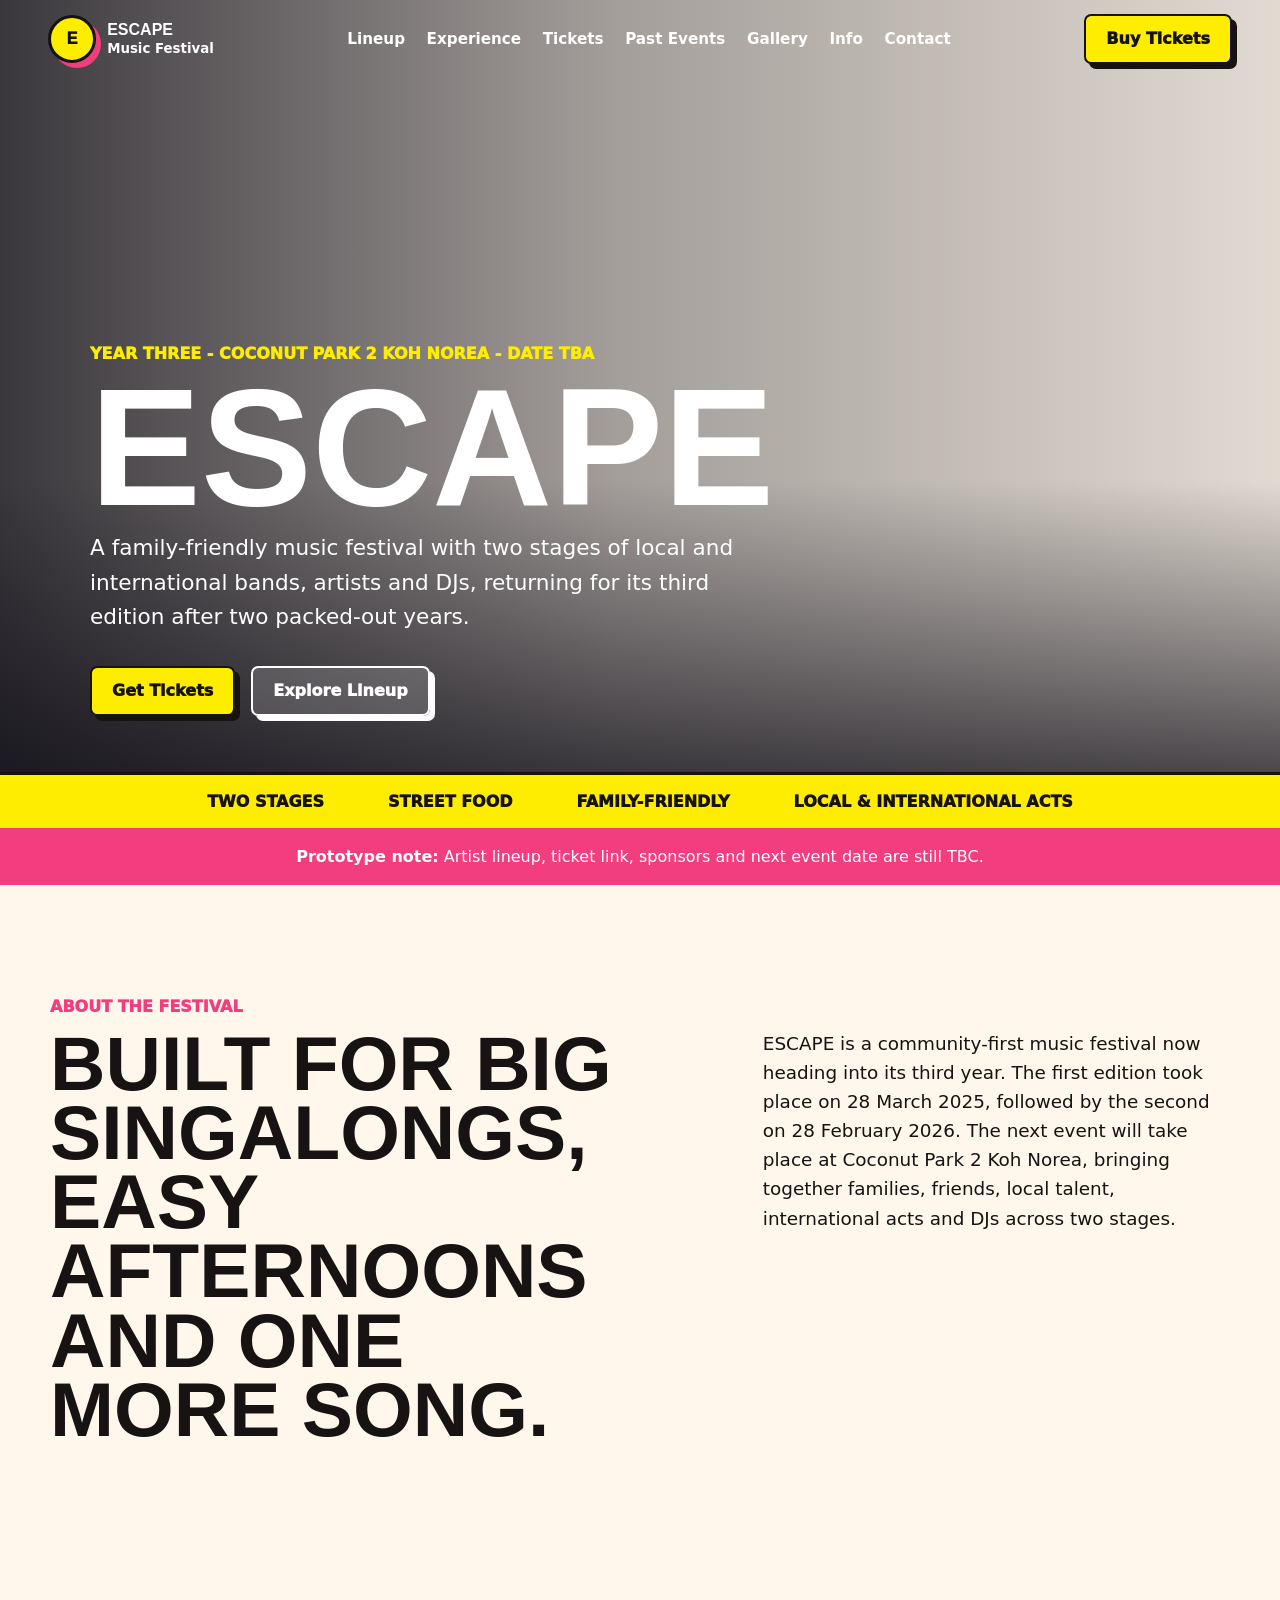
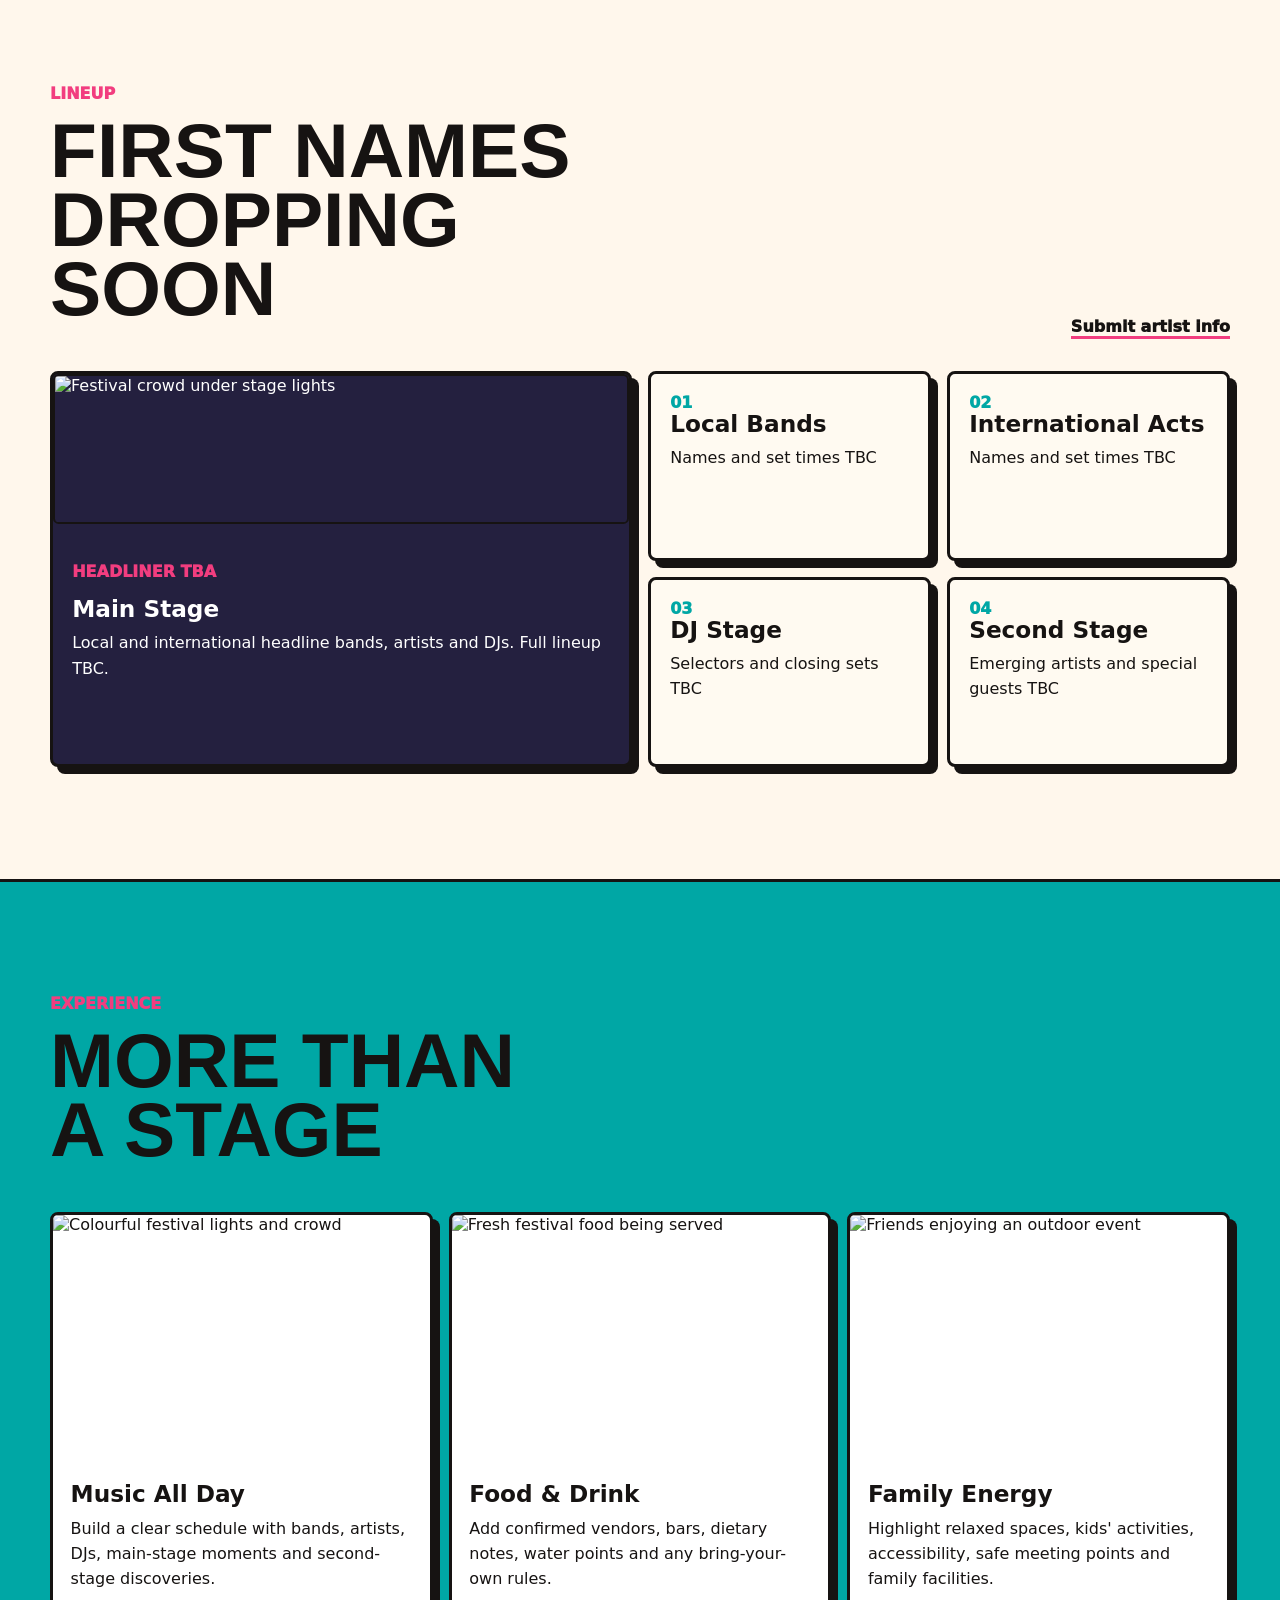
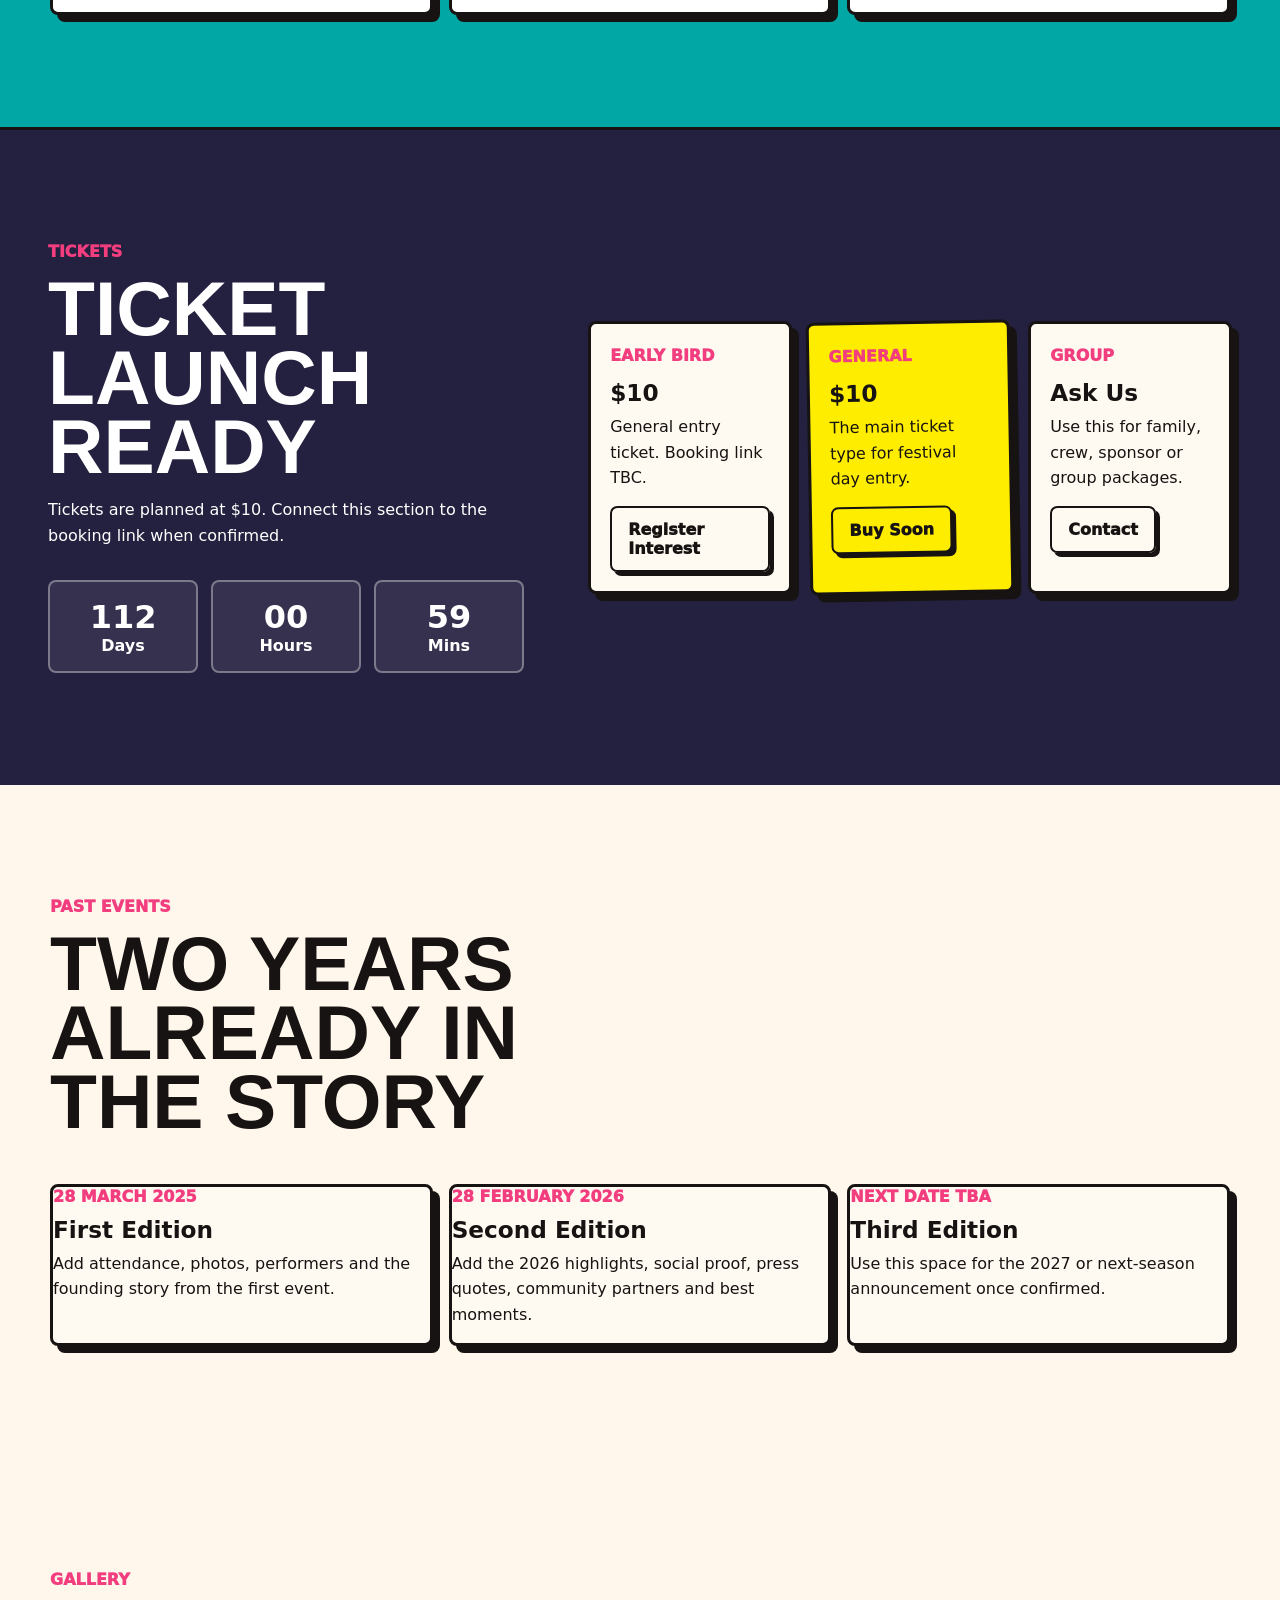
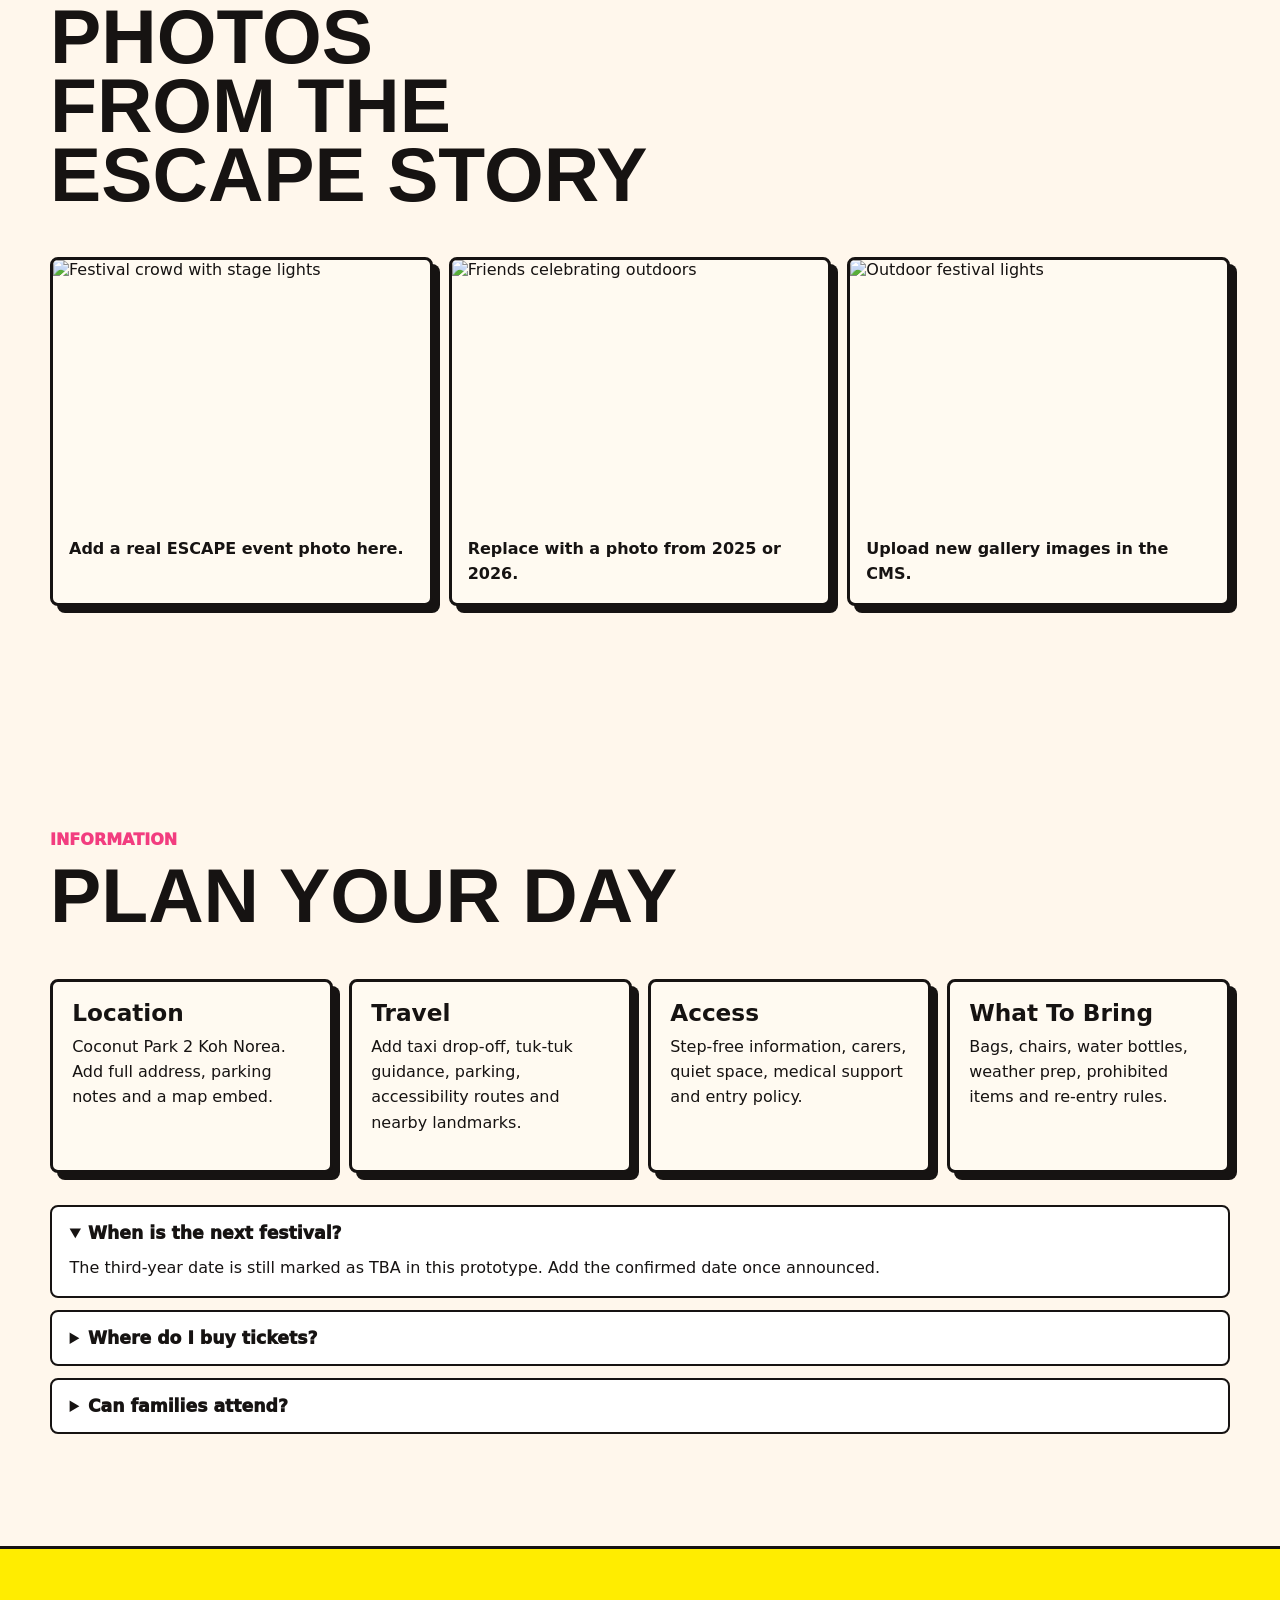
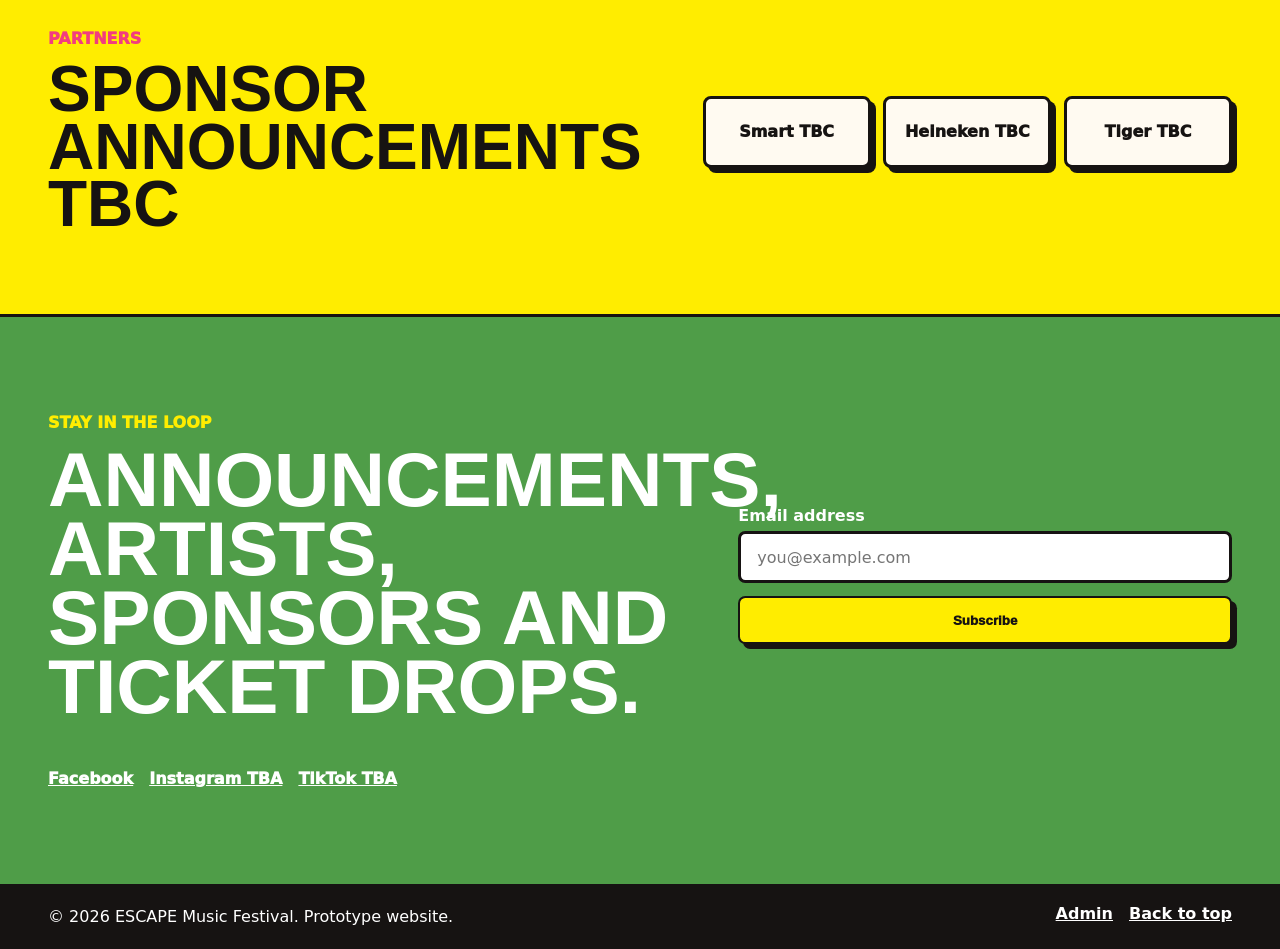
==== commit da487357: "Restore simple past events" ====
--- a/index.html
+++ b/index.html
@@ -7,7 +7,7 @@
   <meta name="description" content="ESCAPE is a family-friendly music festival at Coconut Park 2 Koh Norea with local and international artists, bands and DJs across two stages.">
   <link rel="preconnect" href="https://images.unsplash.com">
   <link rel="preconnect" href="https://images.weserv.nl">
-  <link rel="stylesheet" href="assets/styles.css">
+  <link rel="stylesheet" href="assets/styles.css?v=simple-past-events-20260520">
 </head>
 <body>
   <a class="skip-link" href="#main">Skip to content</a>
@@ -277,6 +277,6 @@
       });
     }
   </script>
-  <script src="assets/script.js"></script>
+  <script src="assets/script.js?v=simple-past-events-20260520"></script>
 </body>
 </html>
--- a/assets/styles.css
+++ b/assets/styles.css
@@ -330,6 +330,12 @@
   grid-template-columns: repeat(3, minmax(0, 1fr));
   gap: 1rem;
 }
+.memories-section { scroll-margin-top: 6rem; }
+.memories-section .timeline {
+  display: grid;
+  grid-template-columns: repeat(3, minmax(0, 1fr));
+  gap: 1rem;
+}
 .gallery-grid {
   display: grid;
   grid-template-columns: repeat(3, minmax(0, 1fr));
@@ -352,9 +358,148 @@
   padding: 1rem;
   font-weight: 850;
 }
-.timeline article,
 .info-grid article { padding: 1.2rem; }
+.artist-card > img {
+  width: 100%;
+  height: 150px;
+  margin: 0 0 1rem;
+  border: 2px solid var(--ink);
+  border-radius: .35rem;
+  object-fit: cover;
+}
 time { display: block; margin-bottom: .75rem; color: var(--pink); font-weight: 950; text-transform: uppercase; }
+.past-tabs {
+  display: grid;
+  grid-template-columns: repeat(3, minmax(0, 1fr));
+  gap: .8rem;
+  margin-bottom: 1.5rem;
+  width: 100%;
+}
+.past-tab {
+  min-height: 6.5rem;
+  padding: .95rem 1rem;
+  border: 3px solid var(--ink);
+  border-radius: .5rem;
+  background: var(--cream);
+  color: var(--ink);
+  box-shadow: 5px 5px 0 var(--ink);
+  font: inherit;
+  font-weight: 950;
+  text-align: left;
+  cursor: pointer;
+  transition: transform .15s ease, box-shadow .15s ease, background .15s ease;
+  word-break: break-word;
+}
+.past-tab span {
+  display: block;
+  margin-bottom: .35rem;
+  color: var(--pink);
+  font-size: .82rem;
+  text-transform: uppercase;
+}
+.past-tab:hover,
+.past-tab.is-active {
+  transform: translate(2px, 2px);
+  box-shadow: 3px 3px 0 var(--ink);
+}
+.past-tab.is-active { background: var(--sun); }
+.past-panels {
+  width: 100%;
+  max-width: 100%;
+}
+.past-panel {
+  display: grid;
+  grid-template-columns: 320px minmax(0, 1fr);
+  gap: 1rem;
+  align-items: start;
+  width: 100%;
+  max-width: 100%;
+  overflow: visible;
+}
+.past-panel[hidden] { display: none; }
+.past-panel-copy,
+.past-media-grid > article {
+  border: 3px solid var(--ink);
+  border-radius: .5rem;
+  background: var(--cream);
+  box-shadow: 7px 7px 0 var(--ink);
+}
+.past-panel-copy {
+  padding: 1.2rem;
+  min-width: 0;
+}
+.past-media-grid {
+  min-width: 0;
+  width: 100%;
+}
+.past-media-grid > article { overflow: hidden; }
+.past-media-grid > article img,
+.past-media-grid > article video {
+  width: 100%;
+  aspect-ratio: 4 / 3;
+  object-fit: cover;
+  background: var(--night);
+}
+.past-media-grid > article p {
+  margin: 0;
+  padding: 1rem;
+  font-weight: 850;
+}
+.event-gallery {
+  border: 3px solid var(--ink);
+  border-radius: .5rem;
+  background: var(--cream);
+  box-shadow: 7px 7px 0 var(--ink);
+  overflow: hidden;
+  width: 100%;
+}
+.event-gallery-meta {
+  display: flex;
+  justify-content: space-between;
+  gap: 1rem;
+  padding: .9rem 1rem;
+  border-bottom: 3px solid var(--ink);
+  background: var(--sun);
+  font-weight: 950;
+}
+.event-gallery-meta span {
+  color: rgba(22, 19, 18, .7);
+  font-size: .9rem;
+}
+.event-gallery-grid {
+  display: grid;
+  grid-template-columns: repeat(4, minmax(0, 1fr));
+  gap: .35rem;
+  padding: .35rem;
+  width: 100%;
+}
+.event-gallery-item.is-hidden { display: none; }
+.event-gallery-item article {
+  position: relative;
+  overflow: hidden;
+  background: var(--night);
+}
+.event-gallery-item img,
+.event-gallery-item video {
+  width: 100%;
+  aspect-ratio: 1;
+  object-fit: cover;
+  display: block;
+}
+.event-gallery-item p { display: none; }
+.gallery-toggle {
+  width: calc(100% - .7rem);
+  min-height: 3rem;
+  margin: 0 .35rem .35rem;
+  border: 2px solid var(--ink);
+  border-radius: .35rem;
+  background: white;
+  color: var(--ink);
+  font: inherit;
+  font-weight: 950;
+  cursor: pointer;
+}
+.gallery-toggle:hover { background: var(--sun); }
 .info-grid { grid-template-columns: repeat(4, minmax(0, 1fr)); }
 .faq { margin-top: 2rem; display: grid; gap: .75rem; }
 details {
@@ -525,9 +670,13 @@
   .experience-grid,
   .gallery-grid,
   .timeline,
+  .past-tabs,
   .info-grid,
   .ticket-options,
   .sponsor-list { grid-template-columns: repeat(2, minmax(0, 1fr)); }
+  .past-panel { grid-template-columns: 1fr; }
+  .past-tabs { margin-bottom: .25rem; }
+  .event-gallery-grid { grid-template-columns: repeat(3, minmax(0, 1fr)); }
   .tickets-copy { justify-self: start; }
 }
 
@@ -539,6 +688,13 @@
   .hero { min-height: 88vh; }
   .hero-content { padding-bottom: 8.5rem; }
   .hero-strip { flex-wrap: wrap; gap: .7rem 1rem; font-size: .8rem; }
+  .past-tabs {
+    grid-template-columns: 1fr;
+    gap: .75rem;
+  }
+  .past-tab {
+    min-height: 4.75rem;
+  }
   .artist-grid,
   .experience-grid,
   .gallery-grid,
@@ -550,6 +706,9 @@
   .feature-card { grid-column: auto; grid-row: auto; }
   .feature-card img,
   .experience-grid img { height: 210px; }
+  .event-gallery-grid { grid-template-columns: repeat(2, minmax(0, 1fr)); }
+  .event-gallery-meta { display: block; }
+  .event-gallery-meta span { display: block; margin-top: .2rem; }
   .footer { flex-direction: column; }
   .edit-panel {
     left: 1rem;
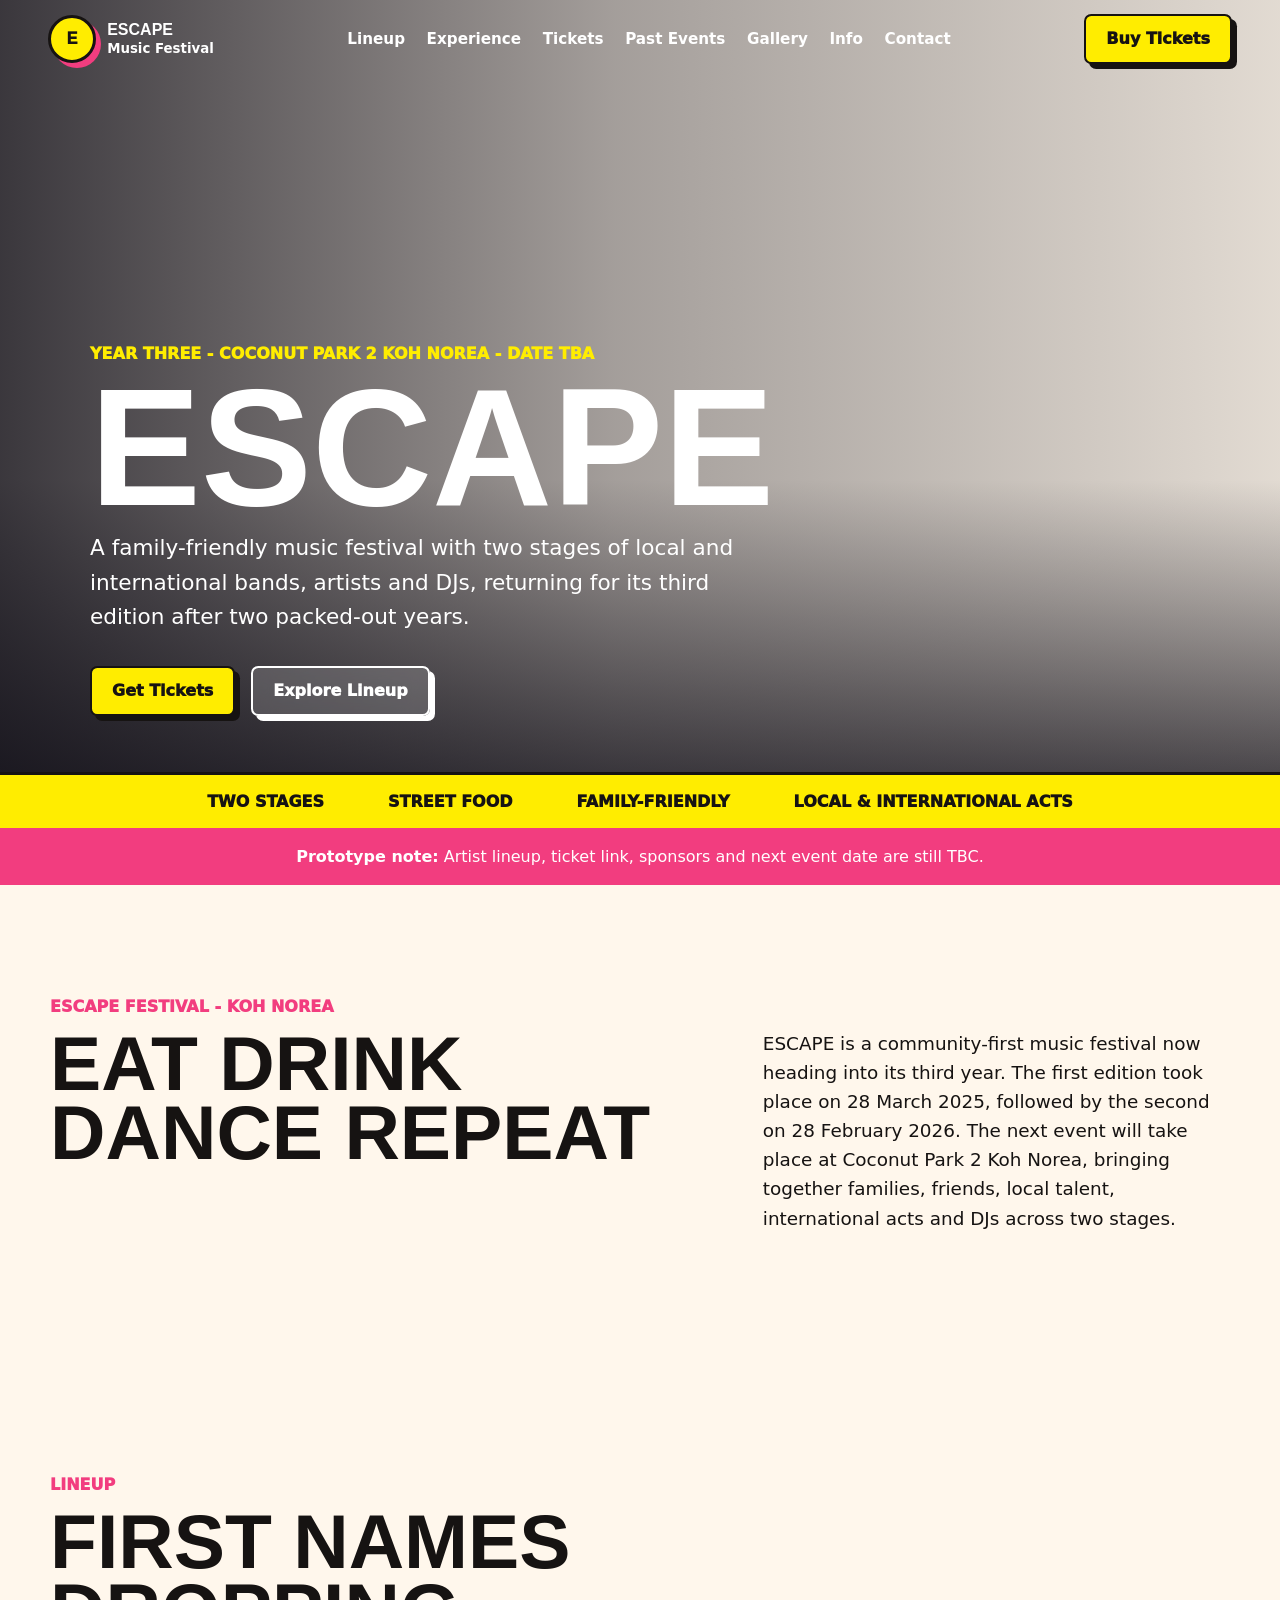
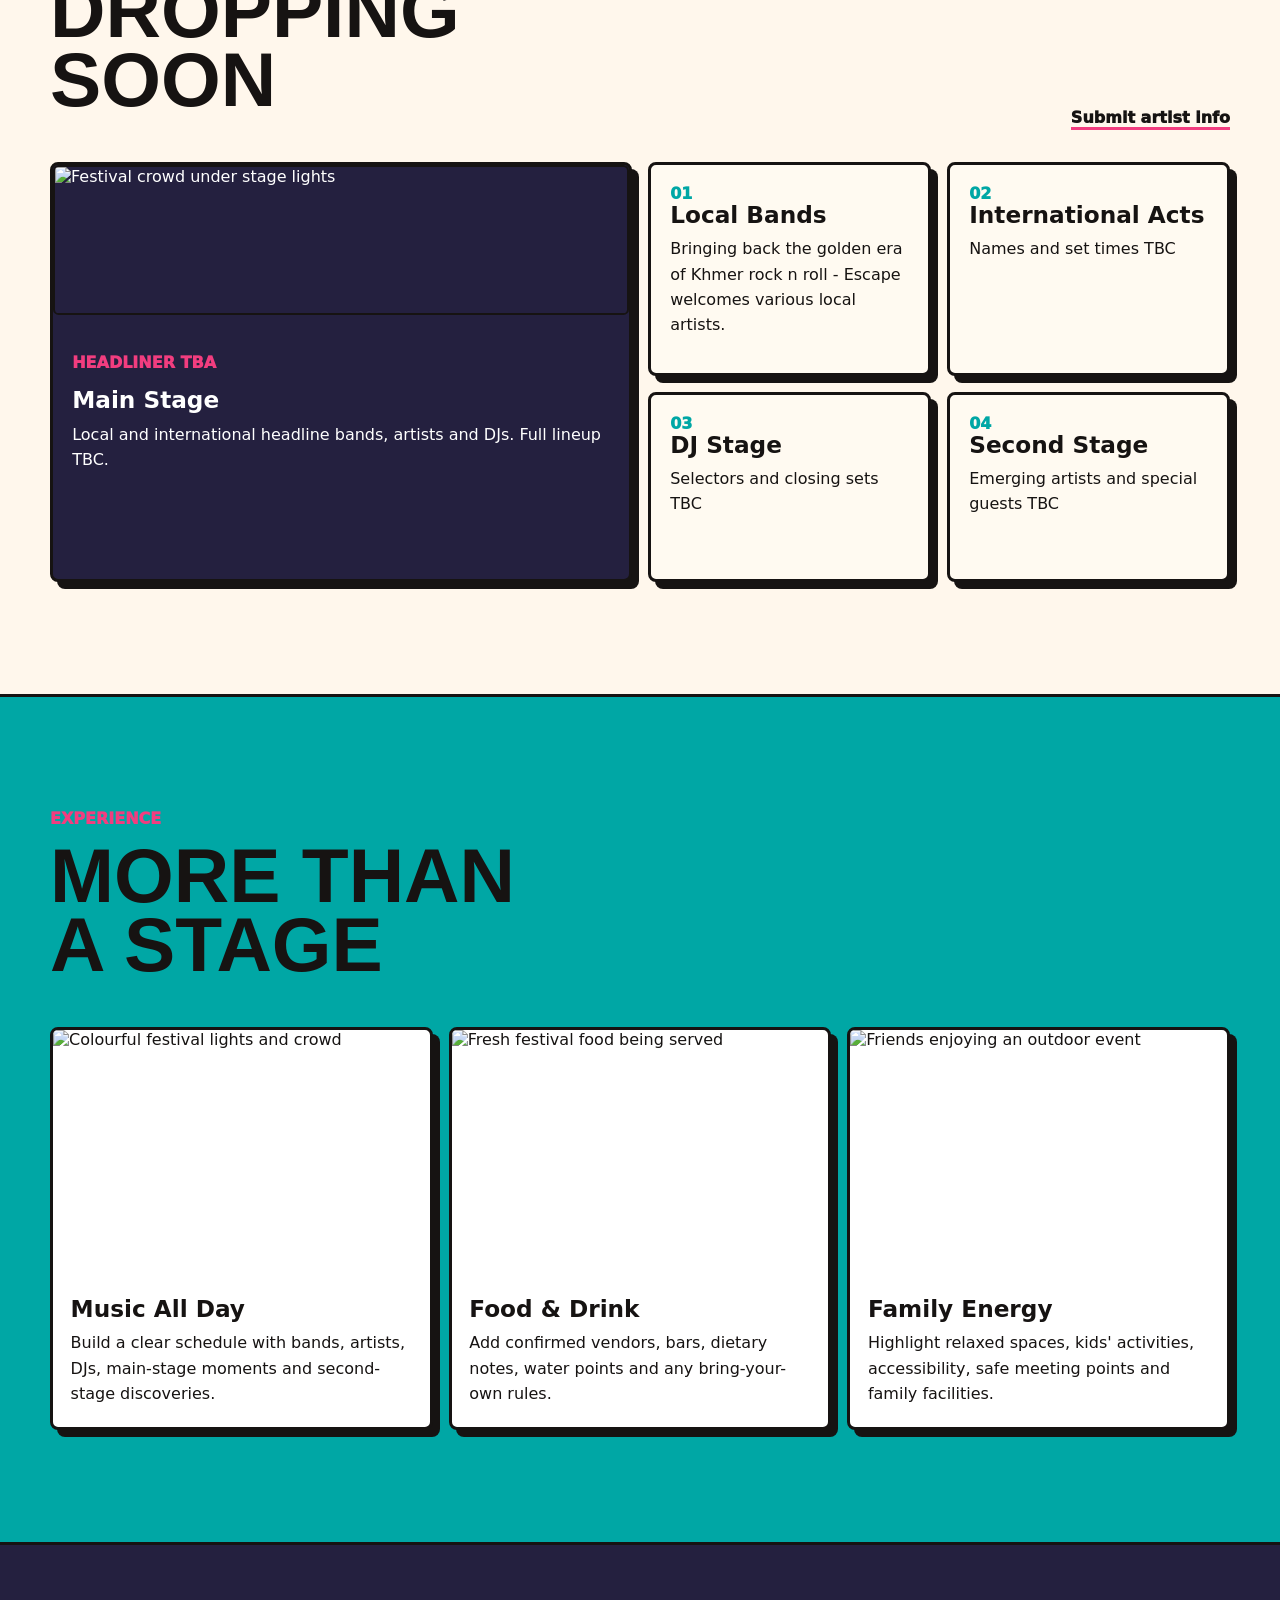
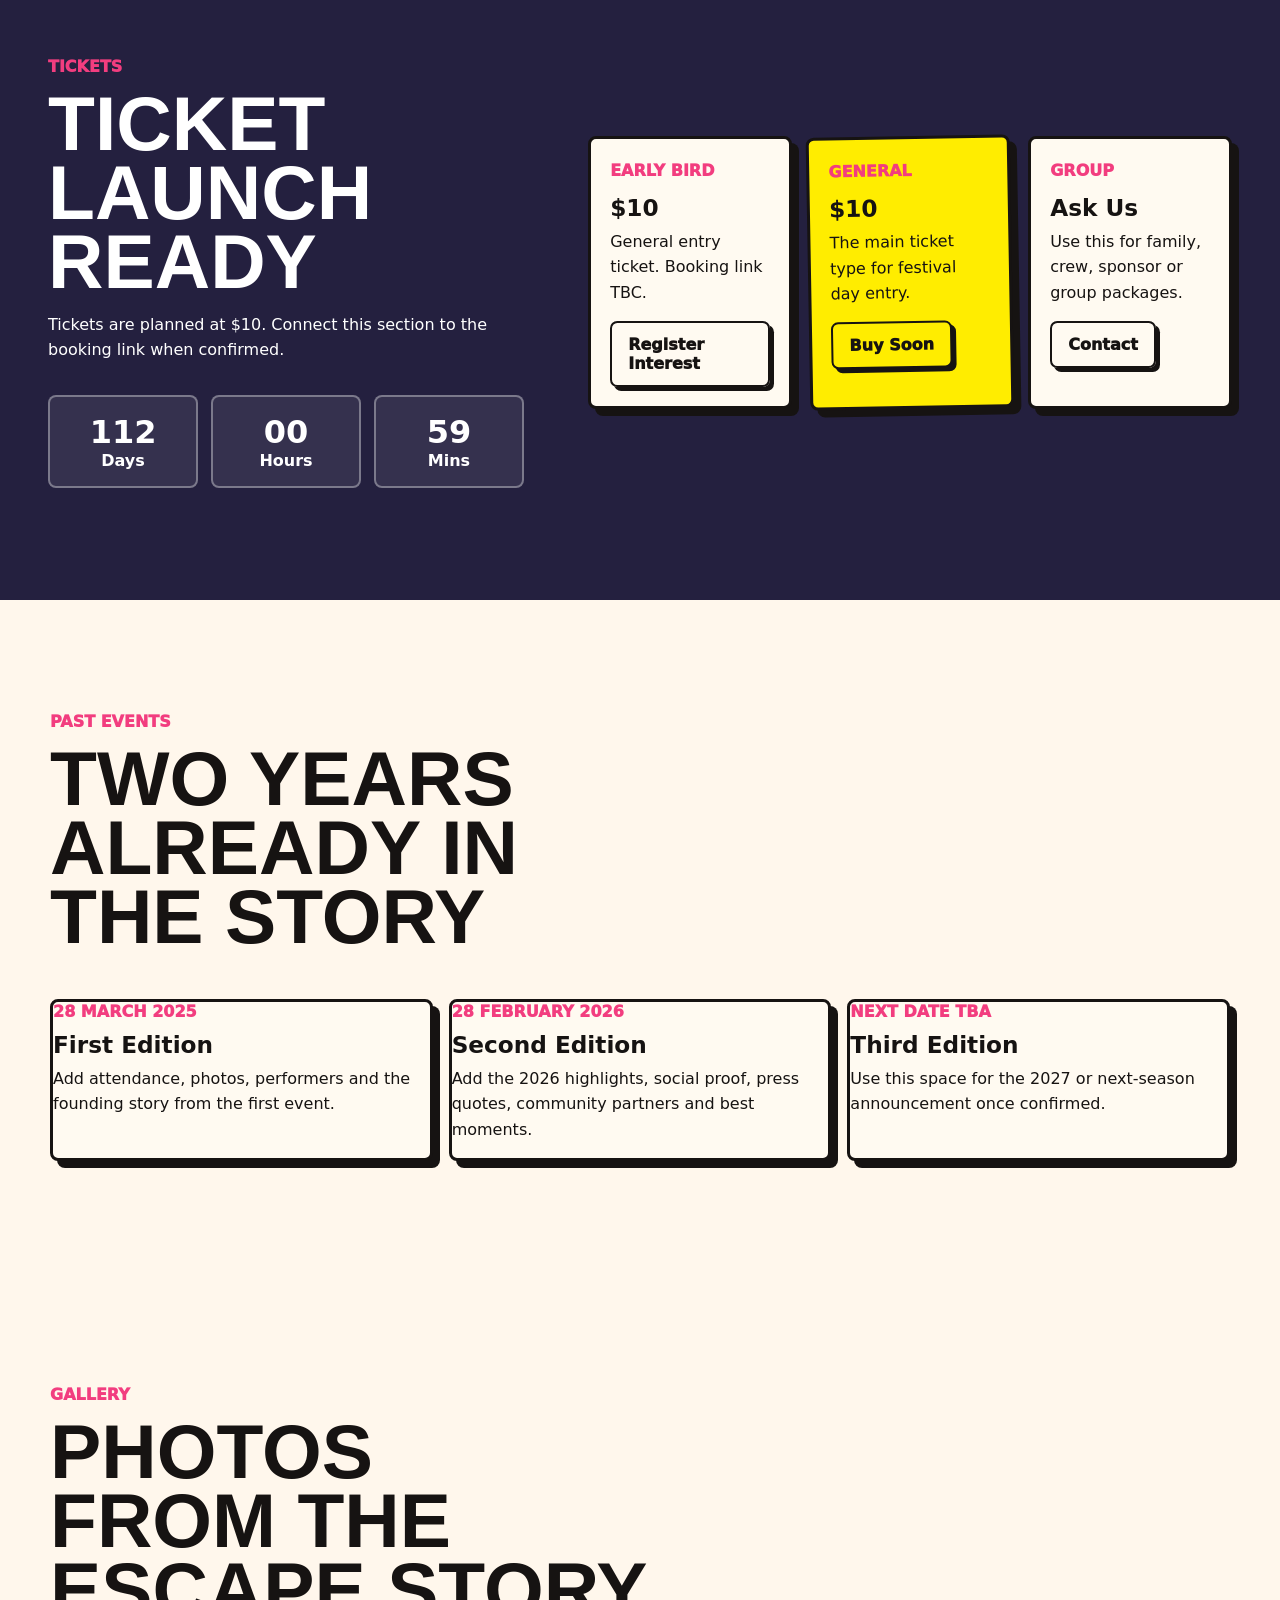
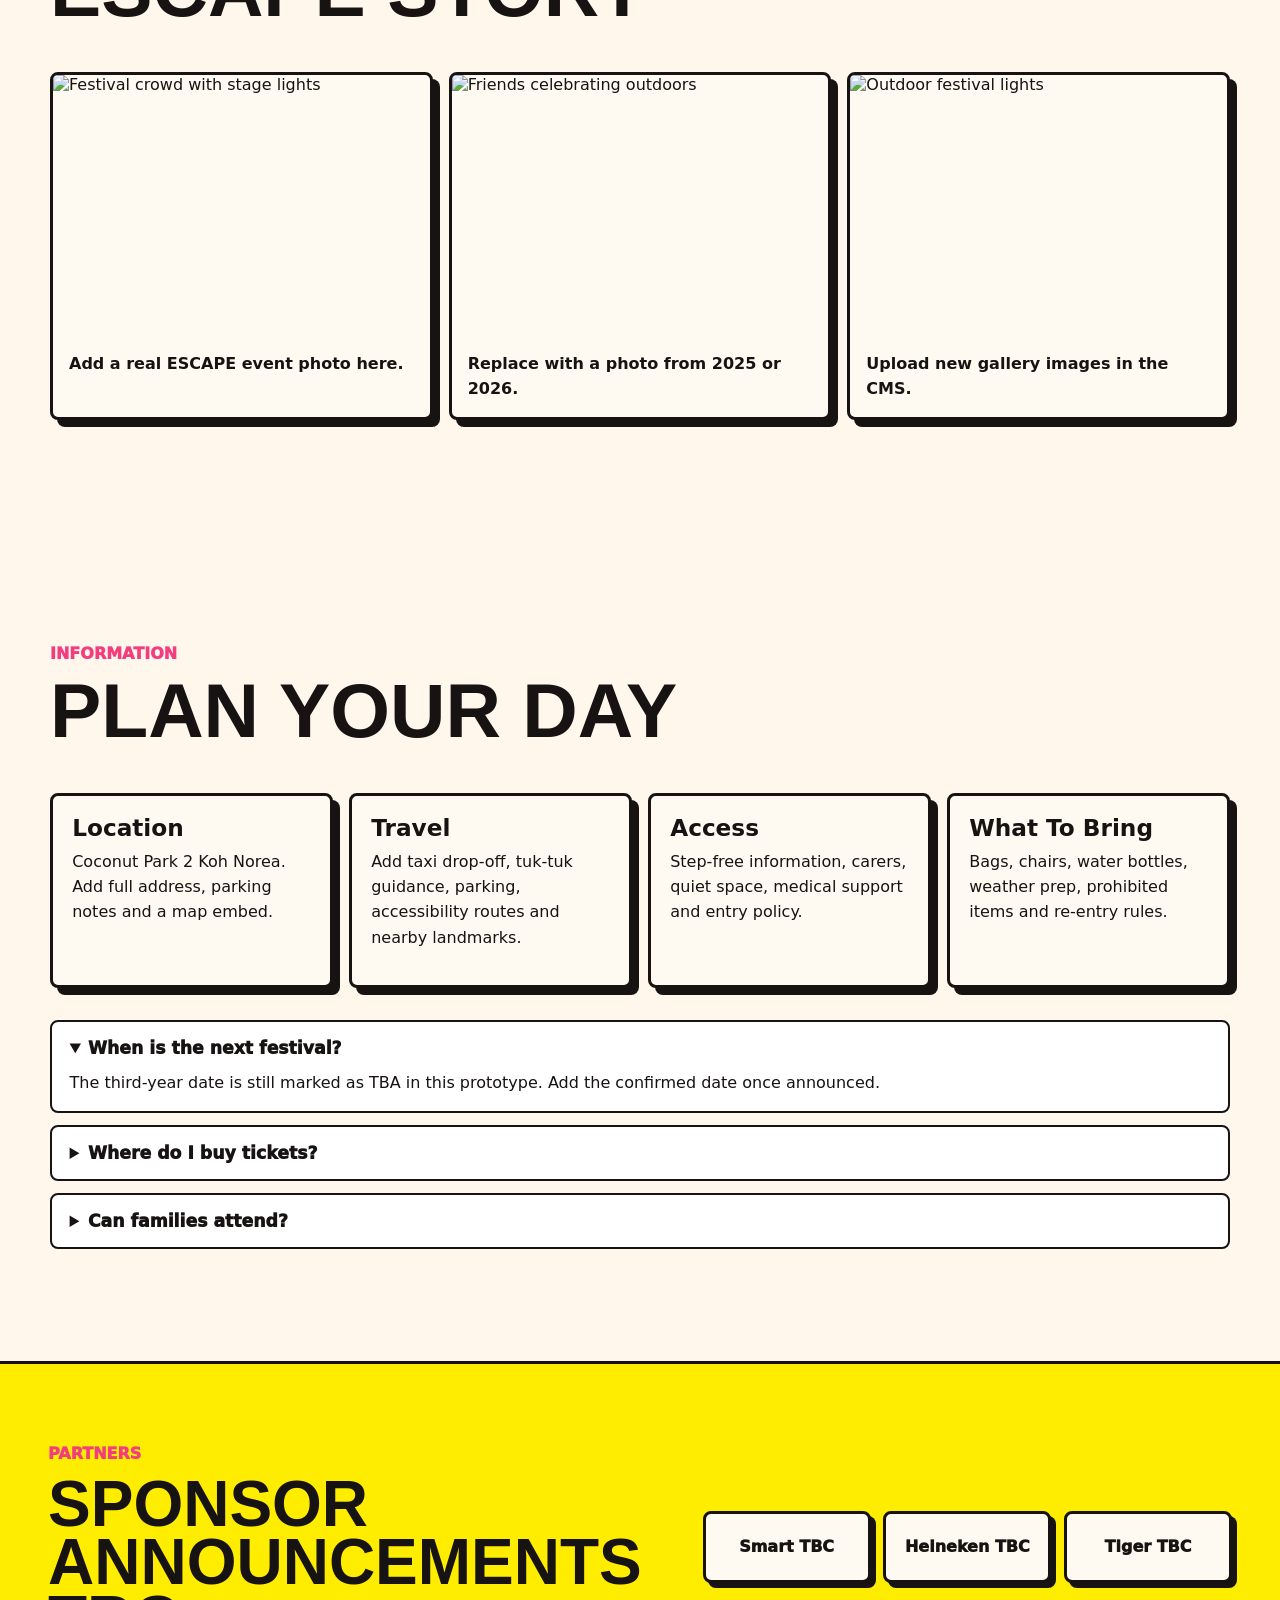
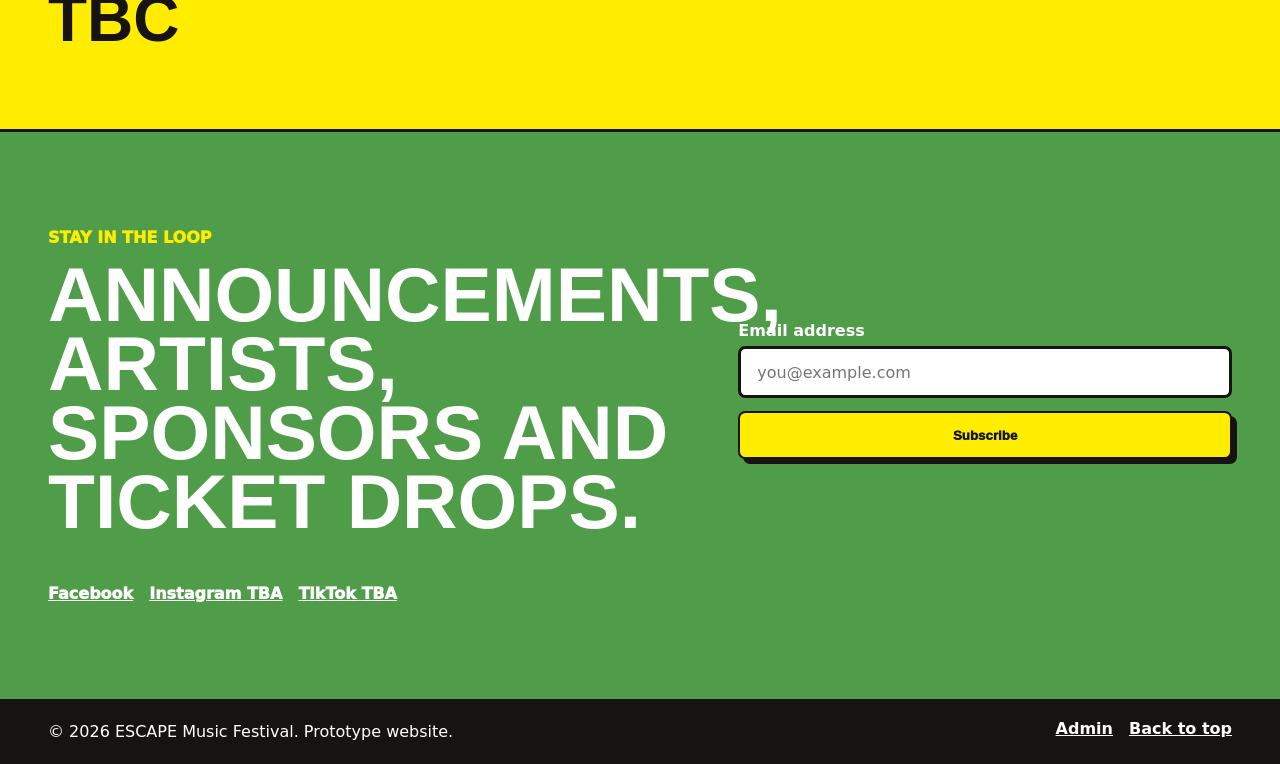
==== commit 06bac6ed: "Add past event aftermovie videos" ====
--- a/index.html
+++ b/index.html
@@ -7,7 +7,7 @@
   <meta name="description" content="ESCAPE is a family-friendly music festival at Coconut Park 2 Koh Norea with local and international artists, bands and DJs across two stages.">
   <link rel="preconnect" href="https://images.unsplash.com">
   <link rel="preconnect" href="https://images.weserv.nl">
-  <link rel="stylesheet" href="assets/styles.css?v=simple-past-events-20260520">
+  <link rel="stylesheet" href="assets/styles.css?v=aftermovie-modal-20260521">
 </head>
 <body>
   <a class="skip-link" href="#main">Skip to content</a>
@@ -277,6 +277,6 @@
       });
     }
   </script>
-  <script src="assets/script.js?v=simple-past-events-20260520"></script>
+  <script src="assets/script.js?v=aftermovie-modal-20260521"></script>
 </body>
 </html>
--- a/assets/styles.css
+++ b/assets/styles.css
@@ -359,6 +359,29 @@
   font-weight: 850;
 }
 .info-grid article { padding: 1.2rem; }
+.timeline article.has-video {
+  cursor: pointer;
+  transition: transform .15s ease, box-shadow .15s ease, background .15s ease;
+}
+.timeline article.has-video:hover,
+.timeline article.has-video:focus {
+  transform: translate(2px, 2px);
+  box-shadow: 5px 5px 0 var(--ink);
+  background: white;
+  outline: none;
+}
+.play-chip {
+  display: inline-flex;
+  align-items: center;
+  margin-top: .8rem;
+  padding: .45rem .65rem;
+  border: 2px solid var(--ink);
+  border-radius: .35rem;
+  background: var(--sun);
+  color: var(--ink);
+  font-weight: 950;
+  line-height: 1;
+}
 .artist-card > img {
   width: 100%;
   height: 150px;
@@ -445,61 +468,6 @@
   padding: 1rem;
   font-weight: 850;
 }
-.event-gallery {
-  border: 3px solid var(--ink);
-  border-radius: .5rem;
-  background: var(--cream);
-  box-shadow: 7px 7px 0 var(--ink);
-  overflow: hidden;
-  width: 100%;
-}
-.event-gallery-meta {
-  display: flex;
-  justify-content: space-between;
-  gap: 1rem;
-  padding: .9rem 1rem;
-  border-bottom: 3px solid var(--ink);
-  background: var(--sun);
-  font-weight: 950;
-}
-.event-gallery-meta span {
-  color: rgba(22, 19, 18, .7);
-  font-size: .9rem;
-}
-.event-gallery-grid {
-  display: grid;
-  grid-template-columns: repeat(4, minmax(0, 1fr));
-  gap: .35rem;
-  padding: .35rem;
-  width: 100%;
-}
-.event-gallery-item.is-hidden { display: none; }
-.event-gallery-item article {
-  position: relative;
-  overflow: hidden;
-  background: var(--night);
-}
-.event-gallery-item img,
-.event-gallery-item video {
-  width: 100%;
-  aspect-ratio: 1;
-  object-fit: cover;
-  display: block;
-}
-.event-gallery-item p { display: none; }
-.gallery-toggle {
-  width: calc(100% - .7rem);
-  min-height: 3rem;
-  margin: 0 .35rem .35rem;
-  border: 2px solid var(--ink);
-  border-radius: .35rem;
-  background: white;
-  color: var(--ink);
-  font: inherit;
-  font-weight: 950;
-  cursor: pointer;
-}
-.gallery-toggle:hover { background: var(--sun); }
 .info-grid { grid-template-columns: repeat(4, minmax(0, 1fr)); }
 .faq { margin-top: 2rem; display: grid; gap: .75rem; }
 details {
@@ -510,6 +478,63 @@
 }
 summary { cursor: pointer; font-weight: 950; font-size: 1.08rem; }
 details p { margin: .75rem 0 0; }
+
+.modal-open { overflow: hidden; }
+.video-modal[hidden] { display: none; }
+.video-modal {
+  position: fixed;
+  inset: 0;
+  z-index: 100;
+  display: grid;
+  place-items: center;
+  padding: 1rem;
+}
+.video-modal-backdrop {
+  position: absolute;
+  inset: 0;
+  background: rgba(22, 19, 18, .74);
+}
+.video-modal-dialog {
+  position: relative;
+  width: min(920px, 100%);
+  max-height: calc(100vh - 2rem);
+  overflow: auto;
+  border: 3px solid var(--ink);
+  border-radius: .5rem;
+  background: var(--cream);
+  box-shadow: 9px 9px 0 var(--ink);
+}
+.video-modal-close {
+  position: absolute;
+  top: .8rem;
+  right: .8rem;
+  z-index: 1;
+  min-height: 2.5rem;
+  padding: .45rem .75rem;
+  border: 2px solid var(--ink);
+  border-radius: .35rem;
+  background: var(--sun);
+  color: var(--ink);
+  font: inherit;
+  font-weight: 950;
+  cursor: pointer;
+}
+.video-modal-heading {
+  padding: 1.1rem 5.5rem 1rem 1.1rem;
+}
+.video-modal-heading p {
+  margin: 0 0 .35rem;
+  color: var(--pink);
+  font-weight: 950;
+  text-transform: uppercase;
+}
+.video-modal-heading h3 { margin: 0; }
+.video-modal video {
+  display: block;
+  width: 100%;
+  max-height: min(70vh, 620px);
+  background: var(--night);
+}
 
 .contact-section {
   padding: clamp(4rem, 8vw, 6rem) clamp(1rem, 4vw, 3rem);
@@ -676,7 +701,6 @@
   .sponsor-list { grid-template-columns: repeat(2, minmax(0, 1fr)); }
   .past-panel { grid-template-columns: 1fr; }
   .past-tabs { margin-bottom: .25rem; }
-  .event-gallery-grid { grid-template-columns: repeat(3, minmax(0, 1fr)); }
   .tickets-copy { justify-self: start; }
 }
 
@@ -706,9 +730,7 @@
   .feature-card { grid-column: auto; grid-row: auto; }
   .feature-card img,
   .experience-grid img { height: 210px; }
-  .event-gallery-grid { grid-template-columns: repeat(2, minmax(0, 1fr)); }
-  .event-gallery-meta { display: block; }
-  .event-gallery-meta span { display: block; margin-top: .2rem; }
+  .video-modal-heading { padding-right: 4.8rem; }
   .footer { flex-direction: column; }
   .edit-panel {
     left: 1rem;
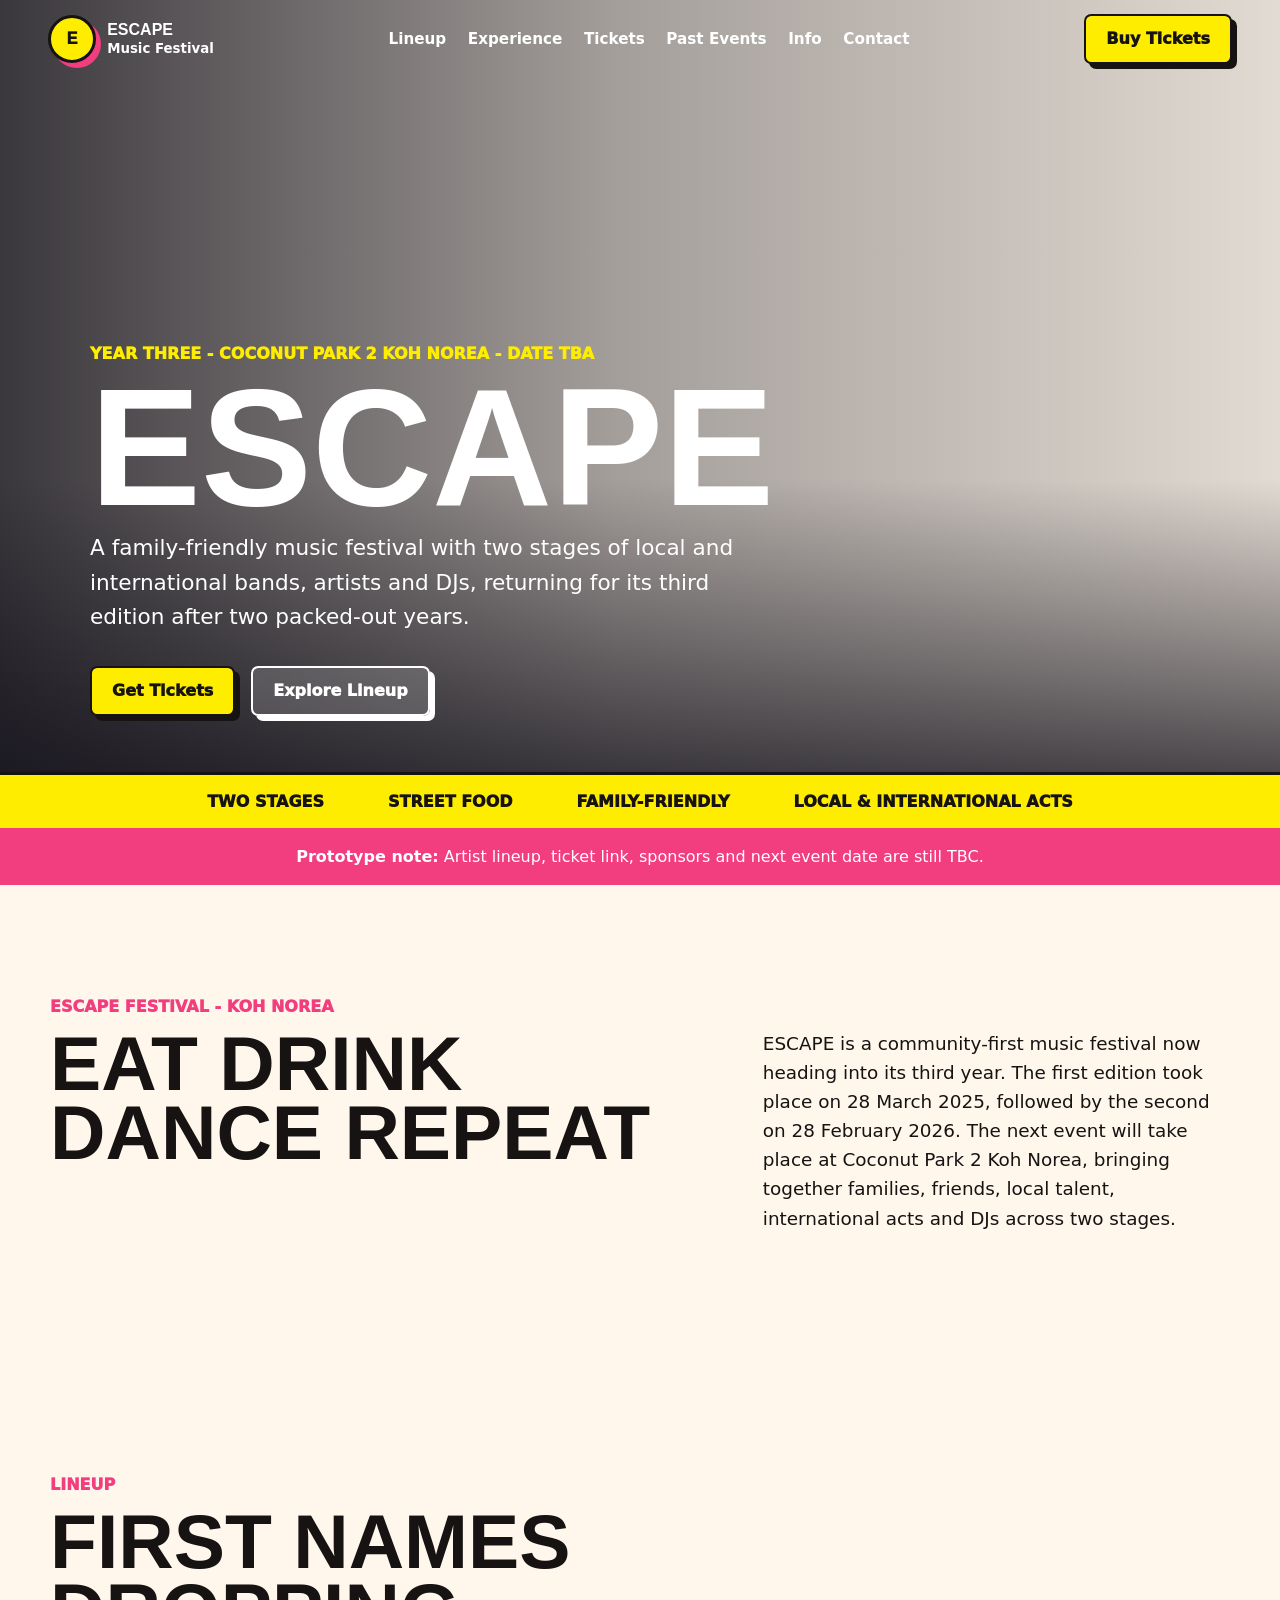
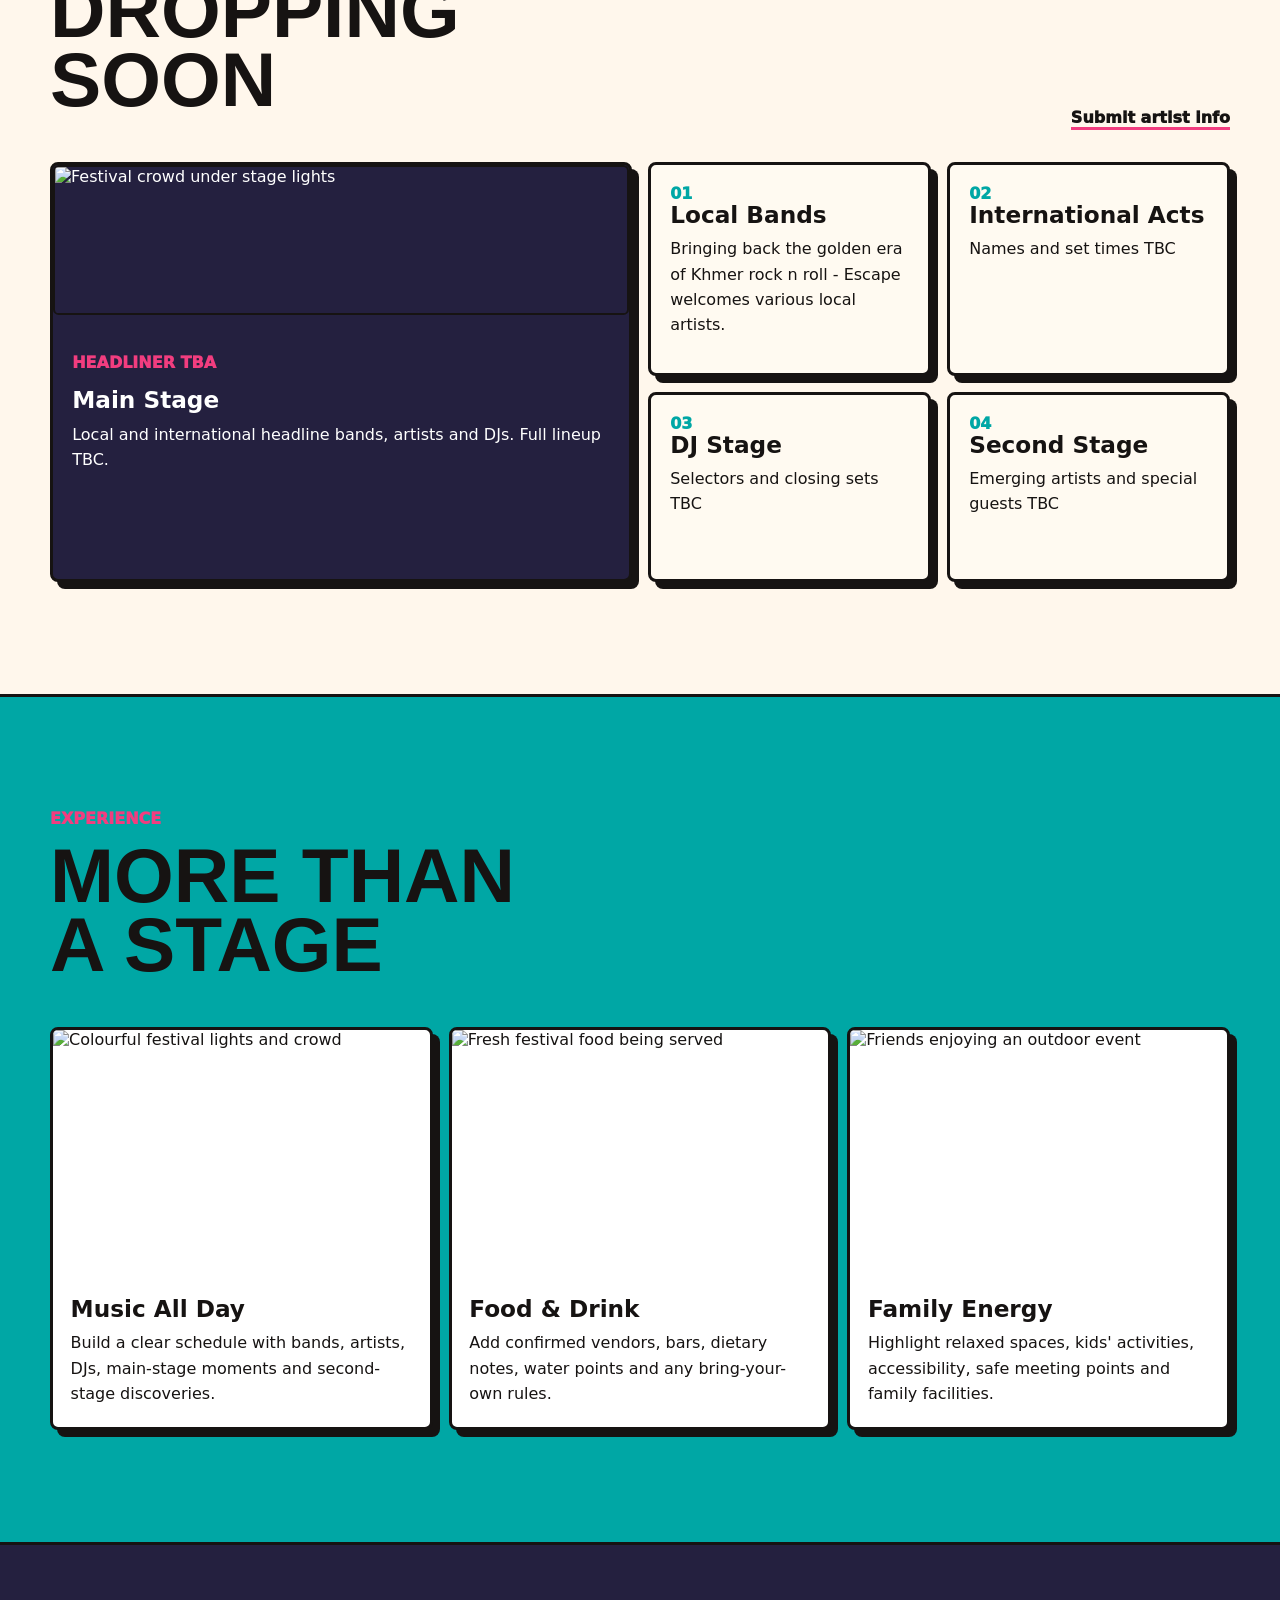
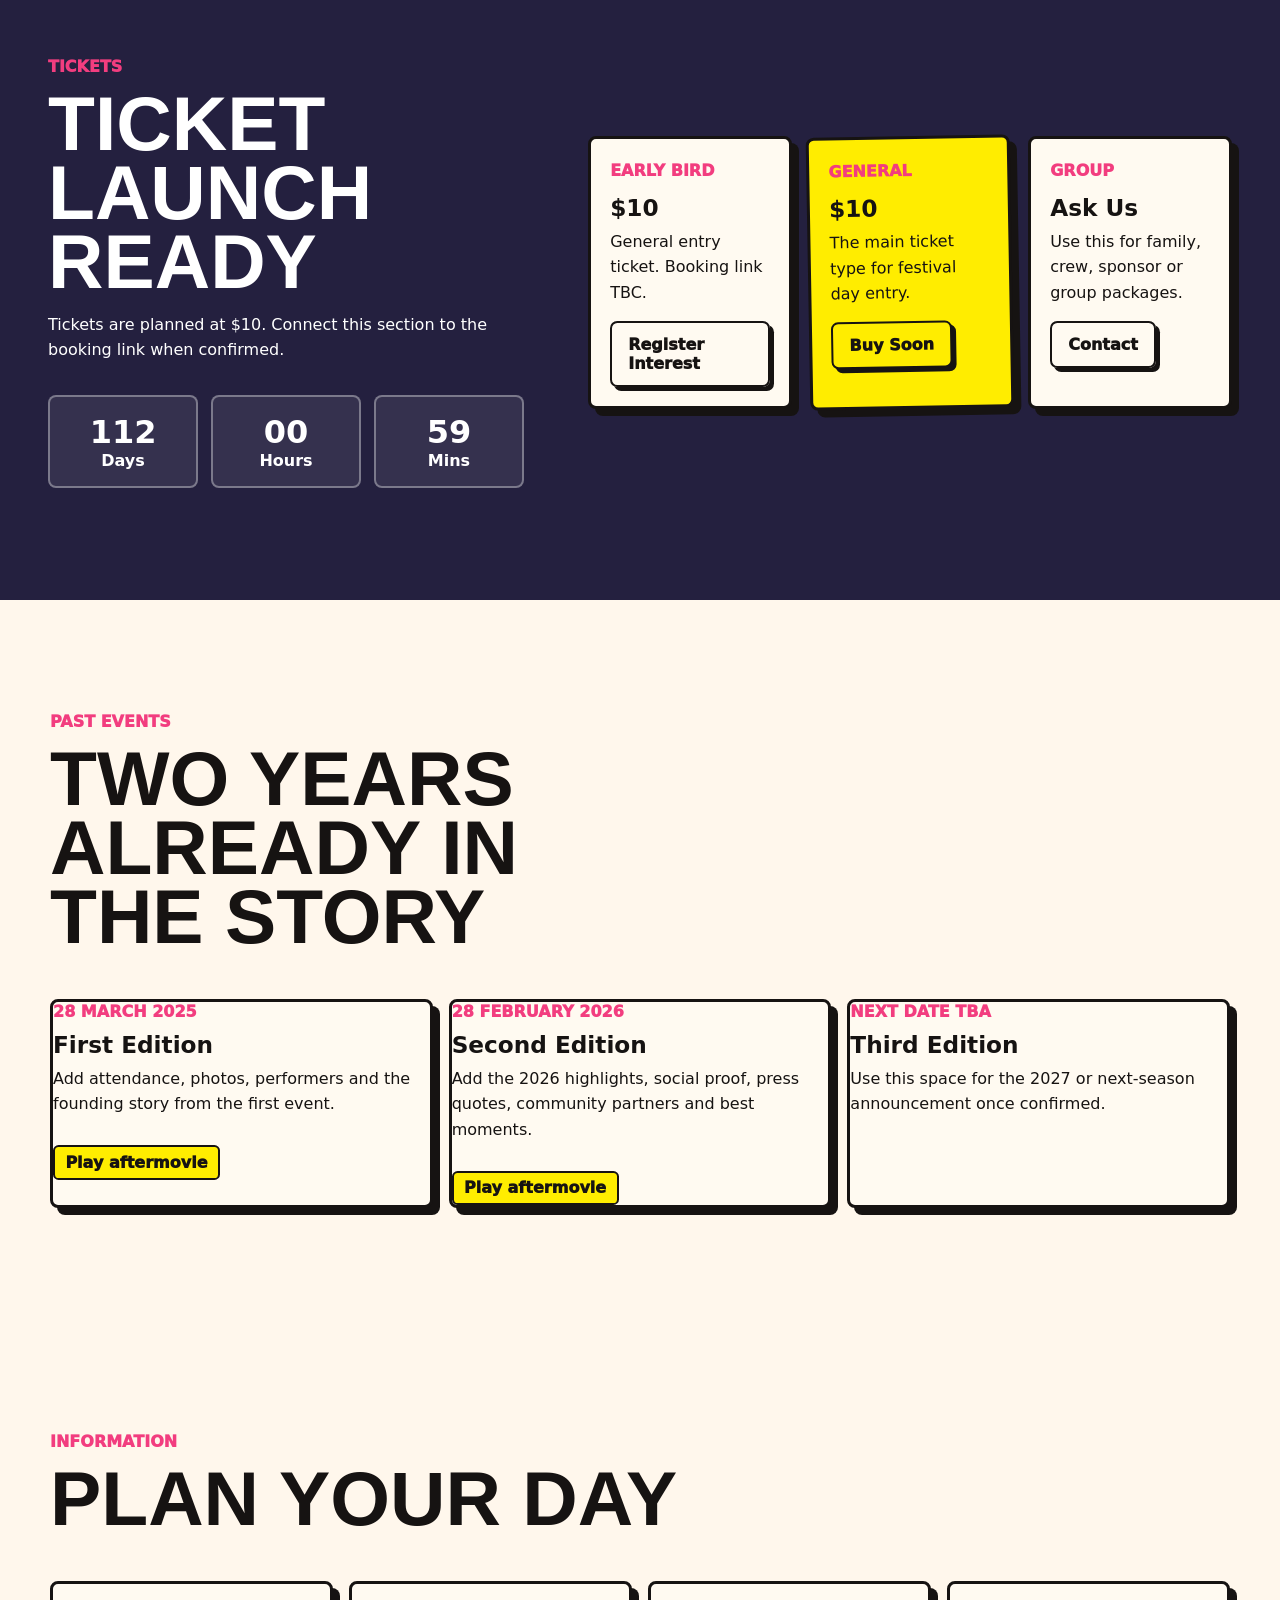
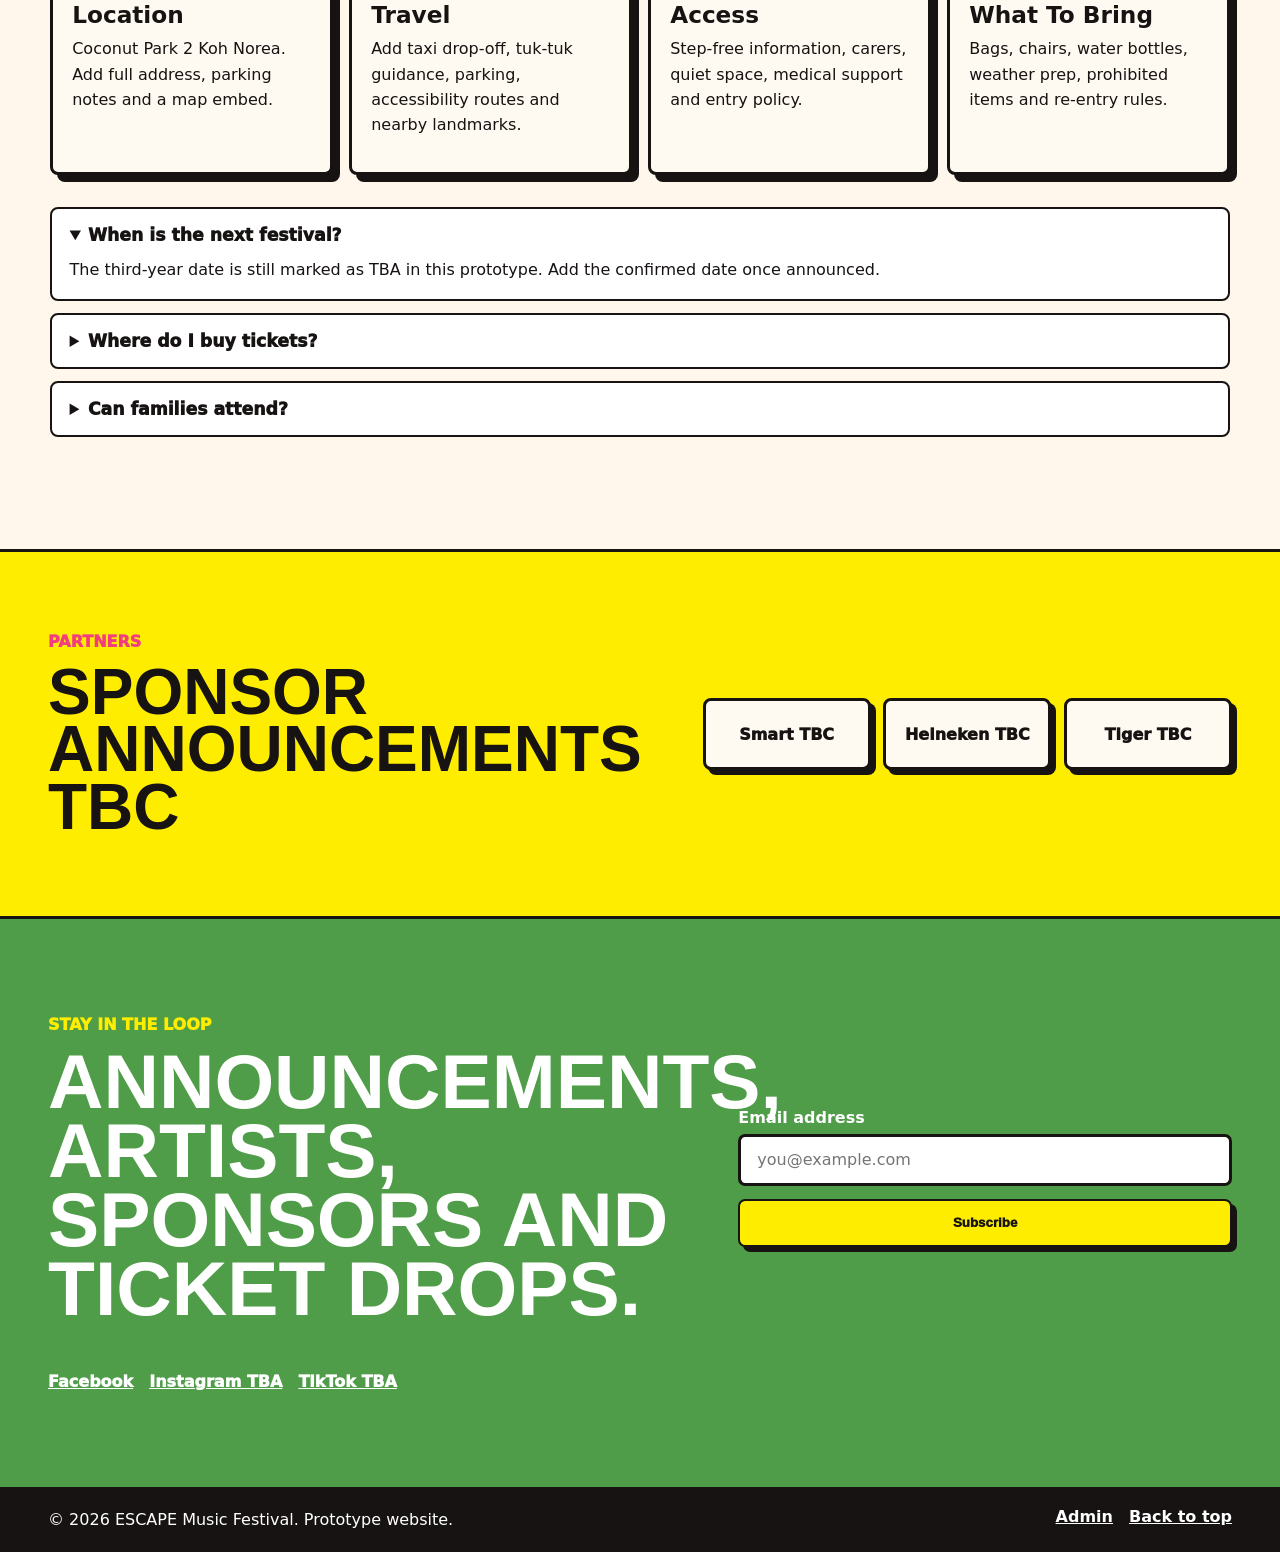
==== commit 7906dbd0: "Remove gallery section" ====
--- a/index.html
+++ b/index.html
@@ -30,7 +30,6 @@
       <a href="#experience">Experience</a>
       <a href="#tickets">Tickets</a>
       <a href="#memories">Past Events</a>
-      <a href="#gallery">Gallery</a>
       <a href="#info">Info</a>
       <a href="#contact">Contact</a>
     </nav>
@@ -183,16 +182,6 @@
           <p>Use this space for the 2027 or next-season announcement once confirmed.</p>
         </article>
       </div>
-    </section>
-
-    <section class="section gallery-section" id="gallery">
-      <div class="section-heading">
-        <div>
-          <div class="section-kicker" data-content="gallery.kicker">Gallery</div>
-          <h2 data-content="gallery.headline">Photos from the ESCAPE story</h2>
-        </div>
-      </div>
-      <div class="gallery-grid" data-gallery></div>
     </section>
 
     <section class="section info-section" id="info">
--- a/assets/styles.css
+++ b/assets/styles.css
@@ -529,10 +529,16 @@
   text-transform: uppercase;
 }
 .video-modal-heading h3 { margin: 0; }
-.video-modal video {
+.video-frame {
+  background: var(--night);
+}
+.video-modal video,
+.video-modal iframe {
   display: block;
   width: 100%;
+  aspect-ratio: 16 / 9;
   max-height: min(70vh, 620px);
+  border: 0;
   background: var(--night);
 }
 
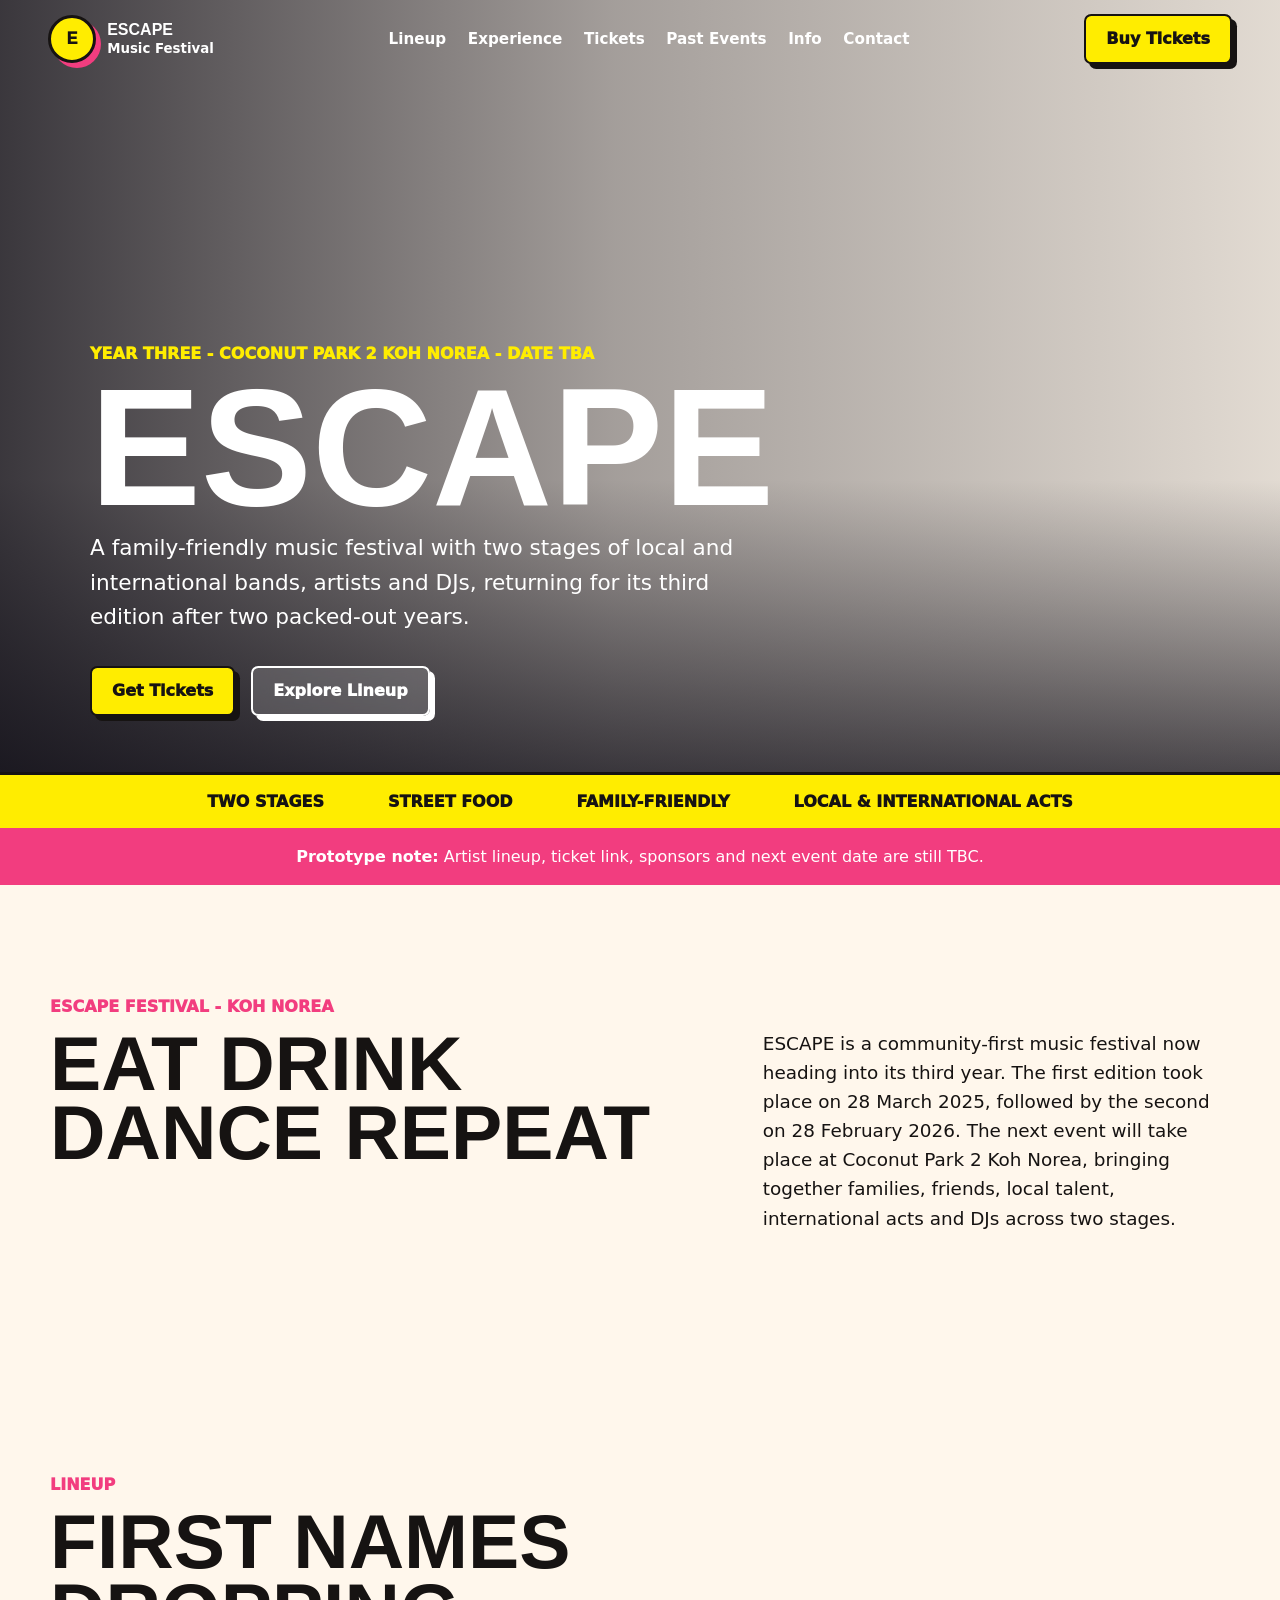
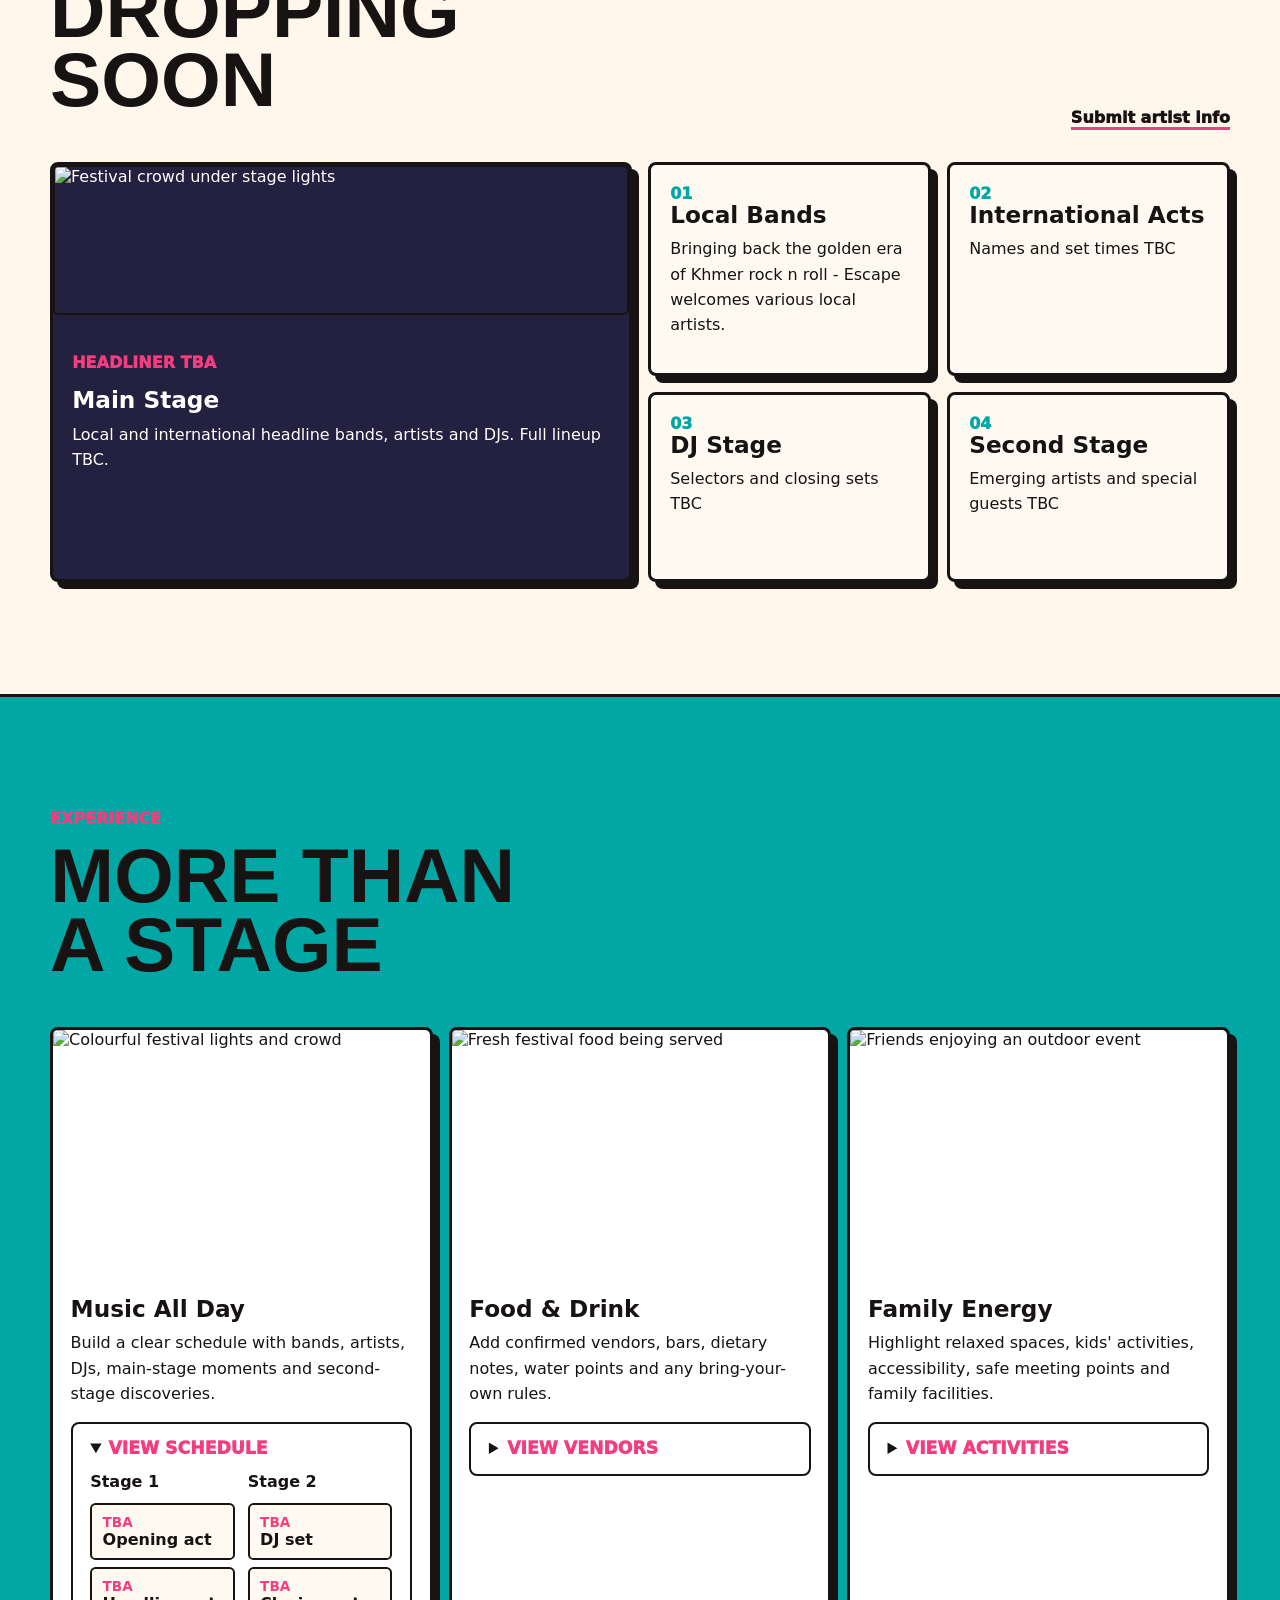
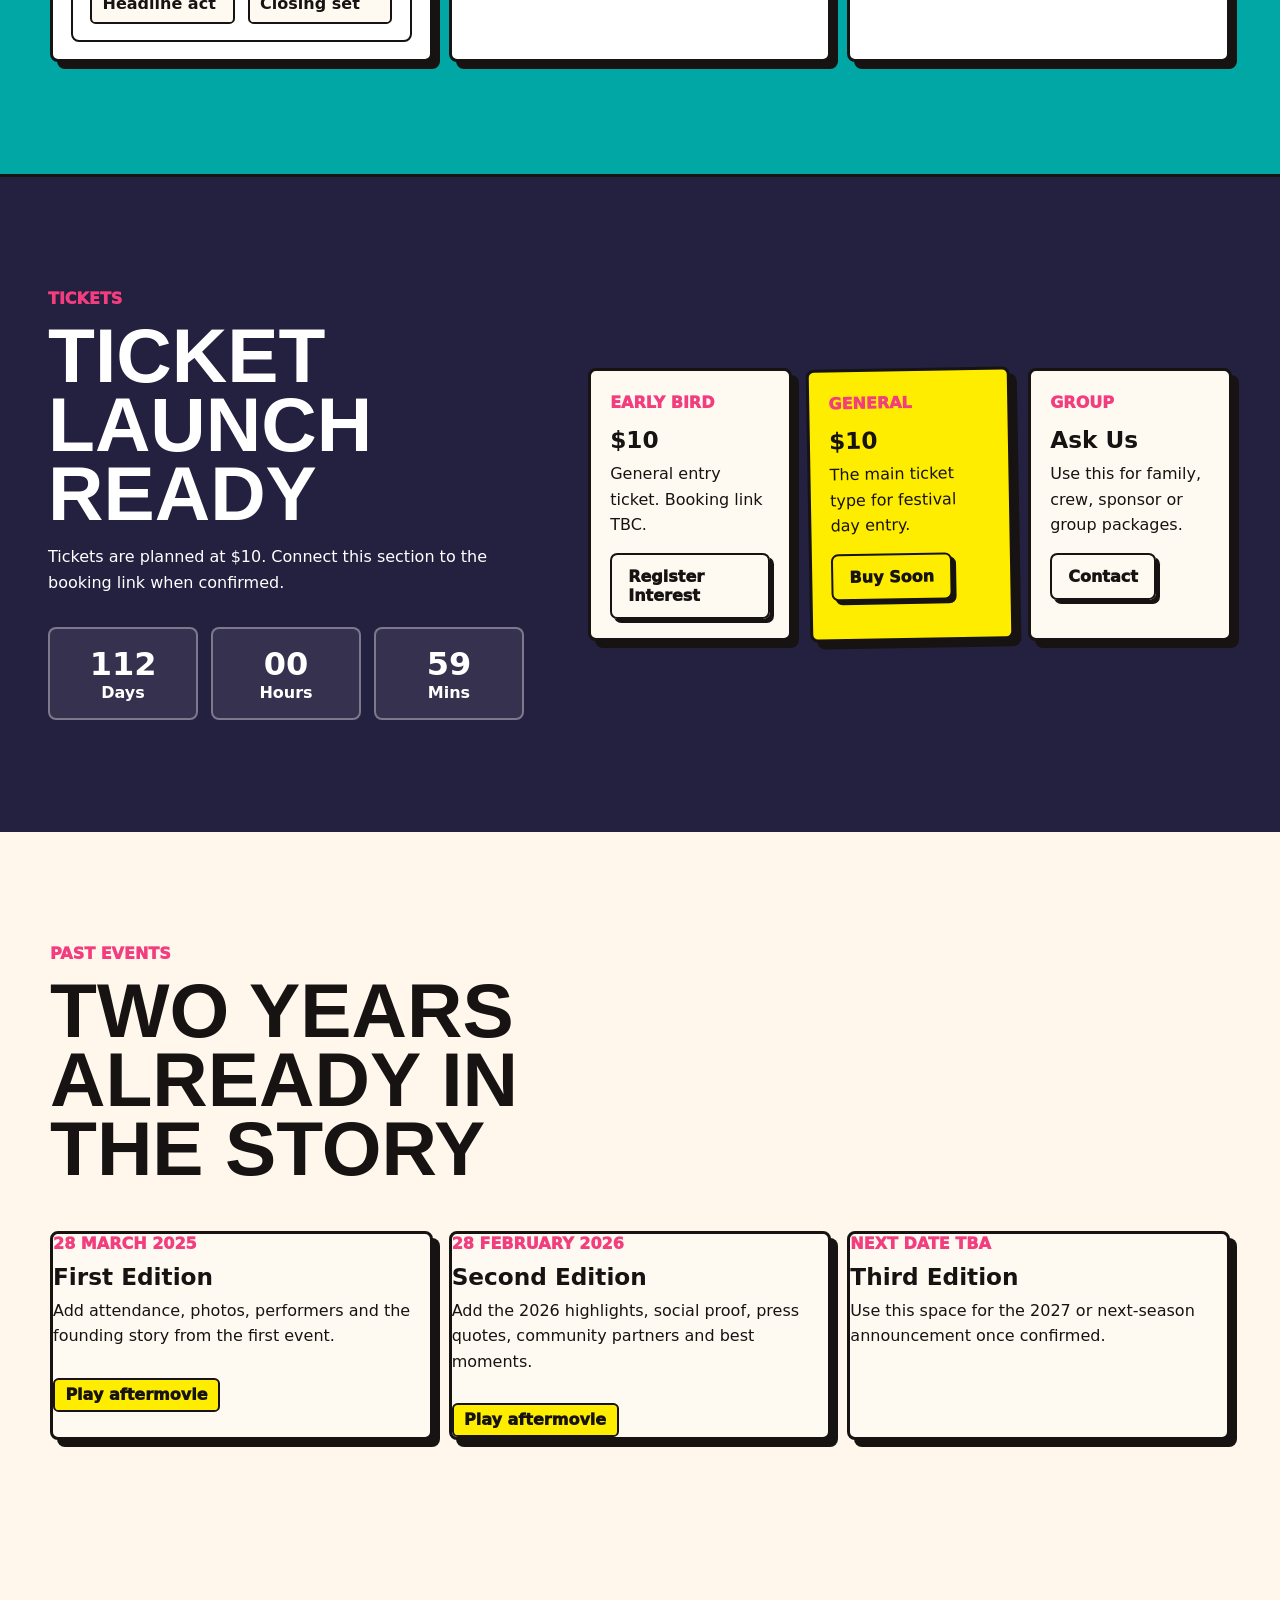
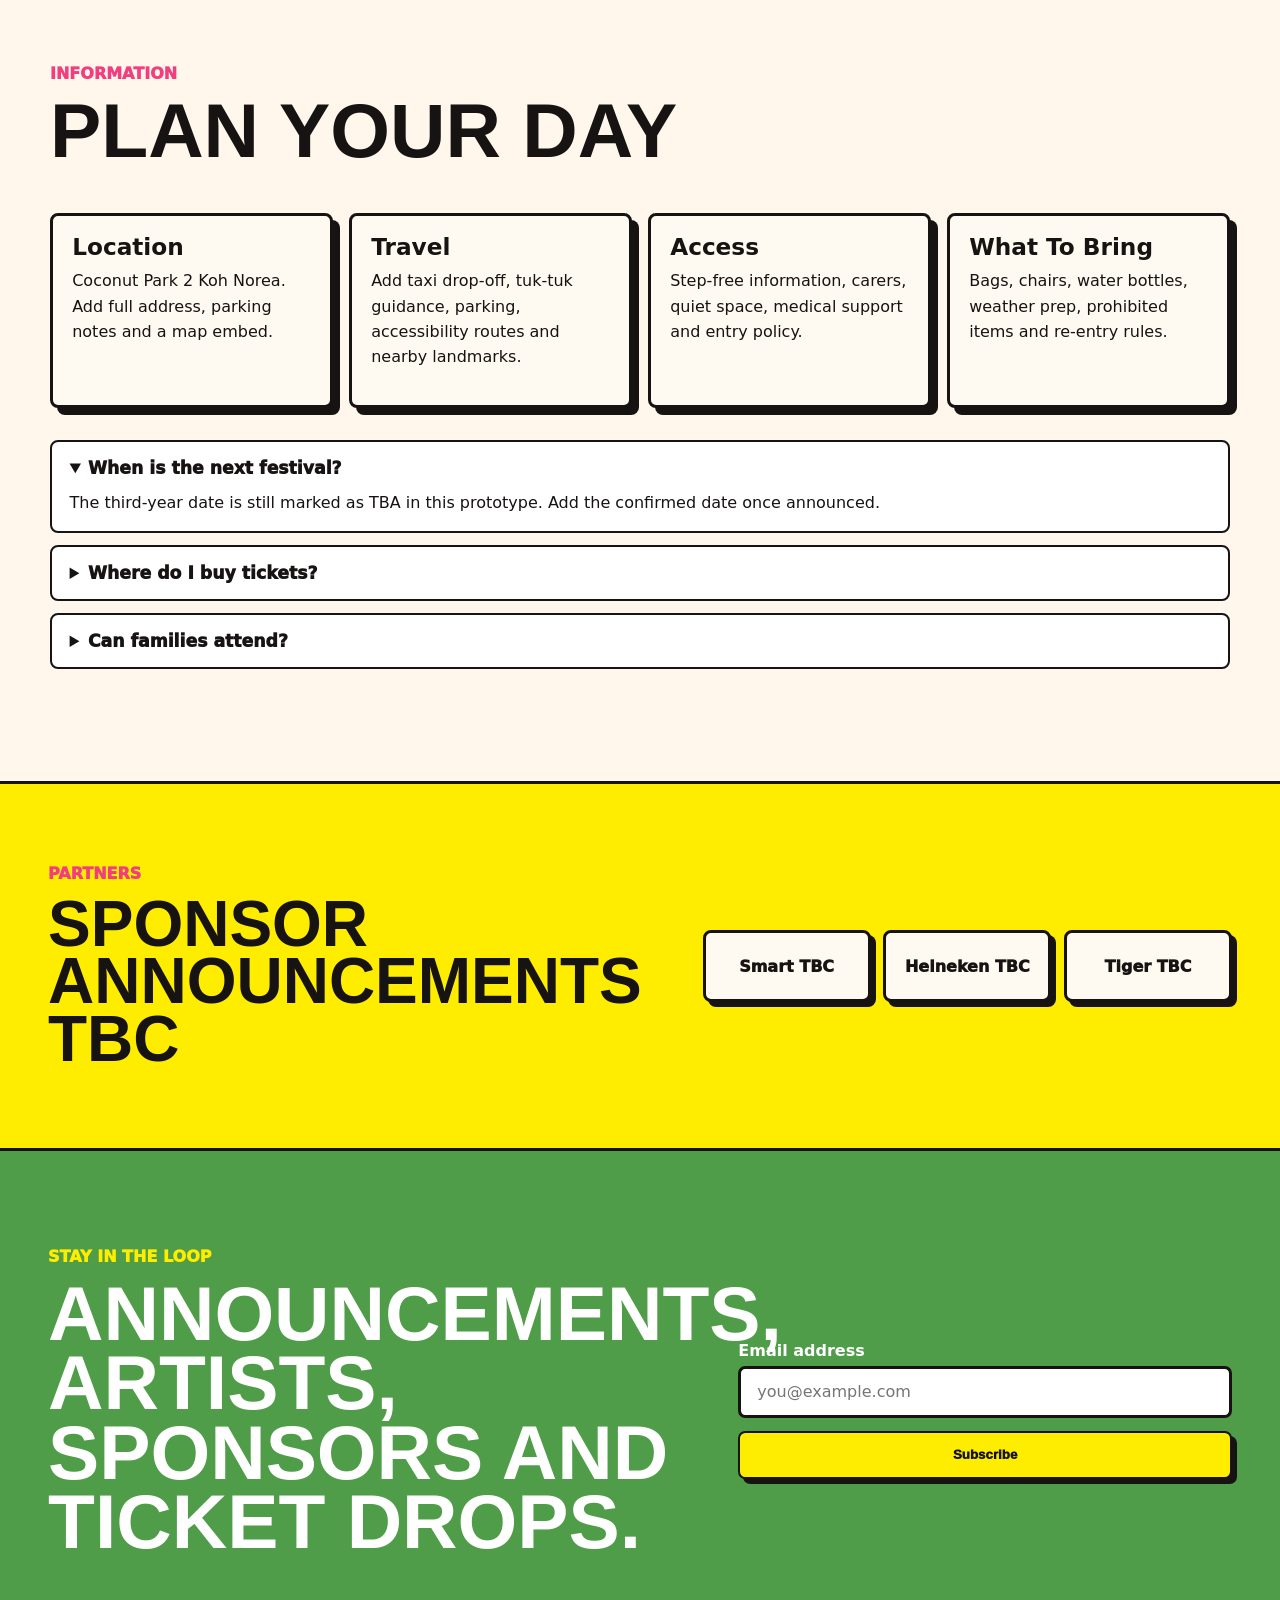
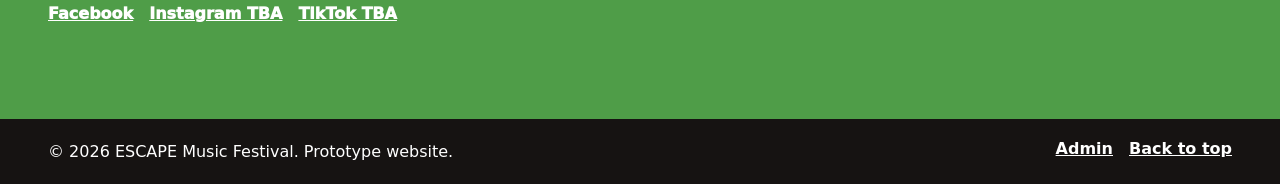
==== commit c5304ed1: "Make experience dropdowns easier to edit" ====
--- a/index.html
+++ b/index.html
@@ -266,6 +266,6 @@
       });
     }
   </script>
-  <script src="assets/script.js?v=aftermovie-modal-20260521"></script>
+  <script src="assets/script.js?v=experience-dropdowns-20260521"></script>
 </body>
 </html>
--- a/assets/styles.css
+++ b/assets/styles.css
@@ -290,10 +290,52 @@
 }
 .experience-grid article { overflow: hidden; background: white; }
 .experience-grid img { width: 100%; height: 250px; object-fit: cover; }
+.experience-card-body { padding: 1.1rem; }
 .experience-grid h3,
-.experience-grid p { margin-inline: 1.1rem; }
-.experience-grid h3 { margin-top: 1.1rem; }
-.experience-grid p { margin-bottom: 1.3rem; }
+.experience-grid p { margin: 0; }
+.experience-grid h3 { margin-bottom: .55rem; }
+.experience-grid p { margin-bottom: 1rem; }
+.experience-details {
+  border-top: 2px solid var(--ink);
+  padding-top: .85rem;
+}
+.experience-details summary {
+  cursor: pointer;
+  font-weight: 950;
+  text-transform: uppercase;
+  color: var(--pink);
+}
+.experience-details summary::marker { color: var(--ink); }
+.stage-schedule {
+  display: grid;
+  grid-template-columns: repeat(2, minmax(0, 1fr));
+  gap: .8rem;
+  margin-top: .9rem;
+}
+.stage-schedule h4 {
+  margin: 0 0 .5rem;
+  font-size: 1rem;
+}
+.experience-list {
+  display: grid;
+  gap: .45rem;
+  margin: .75rem 0 0;
+  padding: 0;
+  list-style: none;
+}
+.experience-list li {
+  border: 2px solid var(--ink);
+  border-radius: .35rem;
+  padding: .55rem .65rem;
+  background: var(--cream);
+  font-weight: 800;
+}
+.experience-list strong {
+  display: block;
+  color: var(--pink);
+  font-size: .85rem;
+  text-transform: uppercase;
+}
 
 .tickets-section {
   display: grid;
@@ -736,6 +778,7 @@
   .feature-card { grid-column: auto; grid-row: auto; }
   .feature-card img,
   .experience-grid img { height: 210px; }
+  .stage-schedule { grid-template-columns: 1fr; }
   .video-modal-heading { padding-right: 4.8rem; }
   .footer { flex-direction: column; }
   .edit-panel {
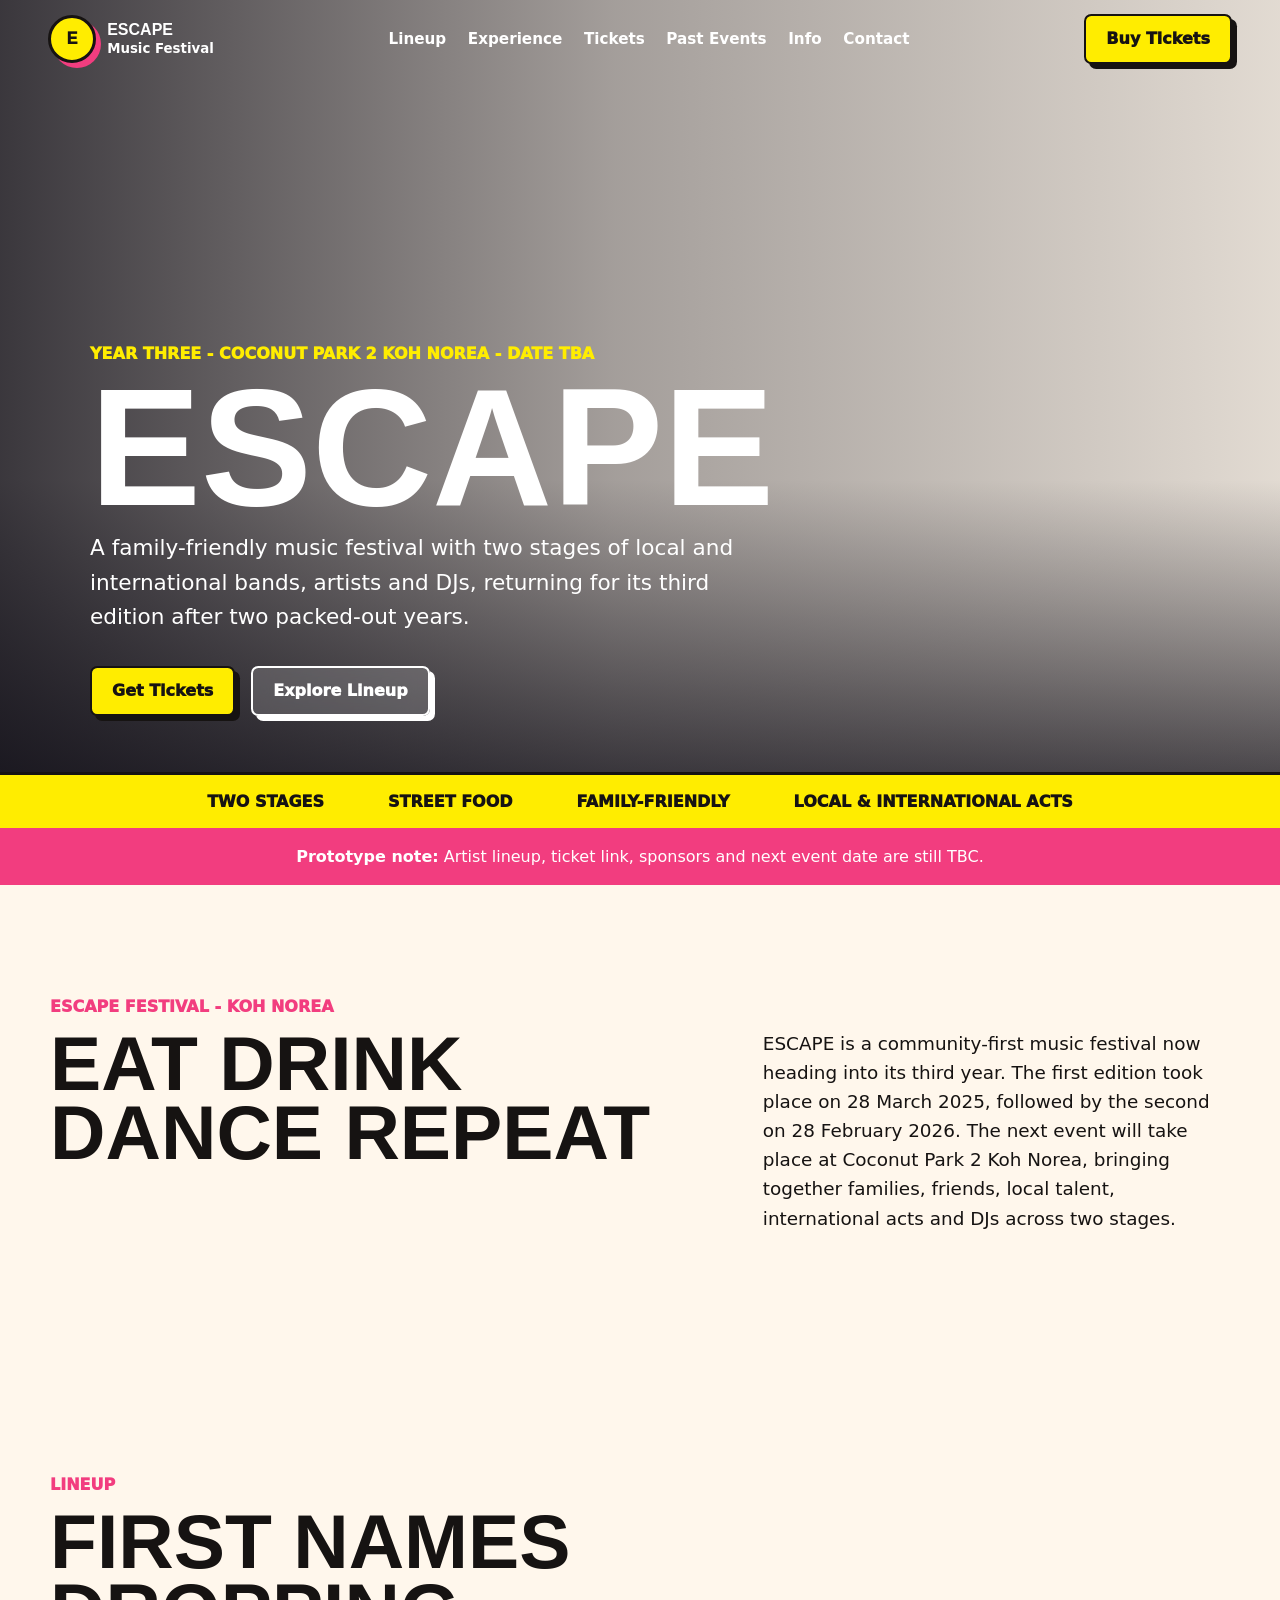
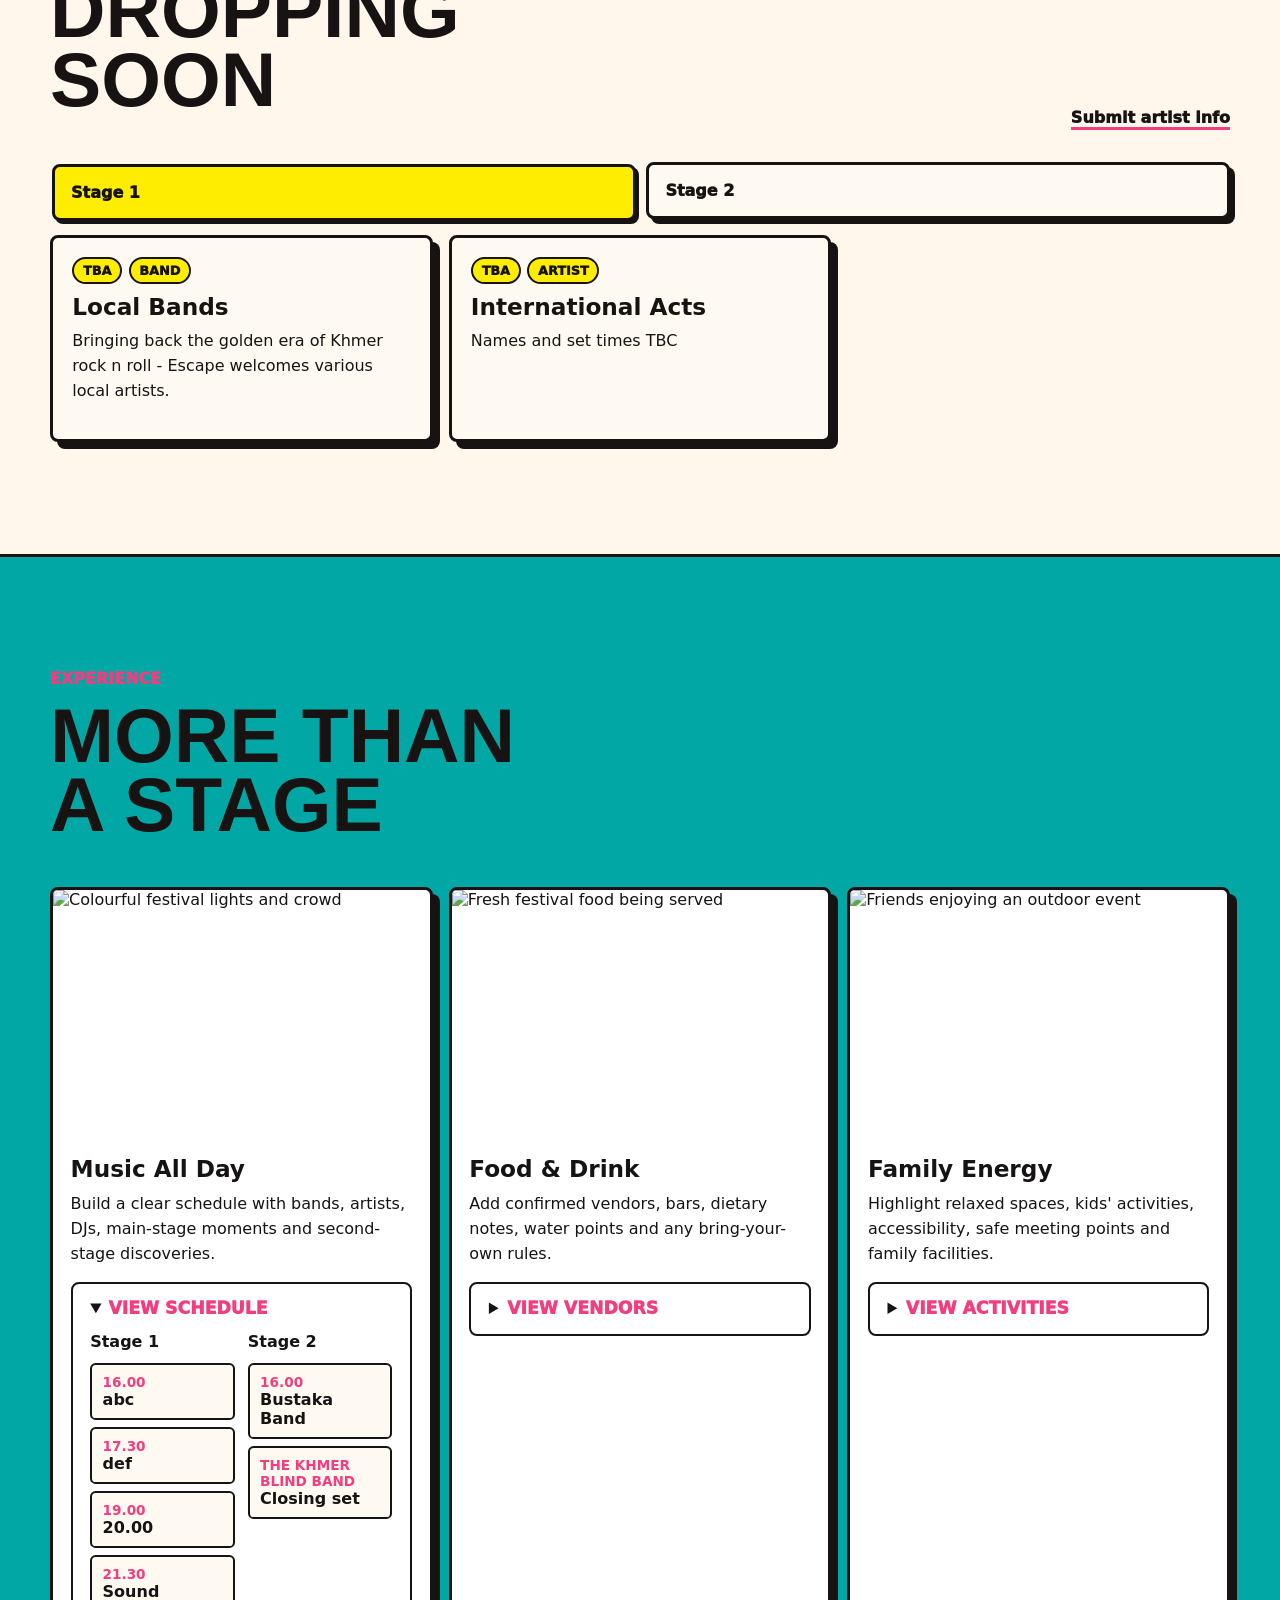
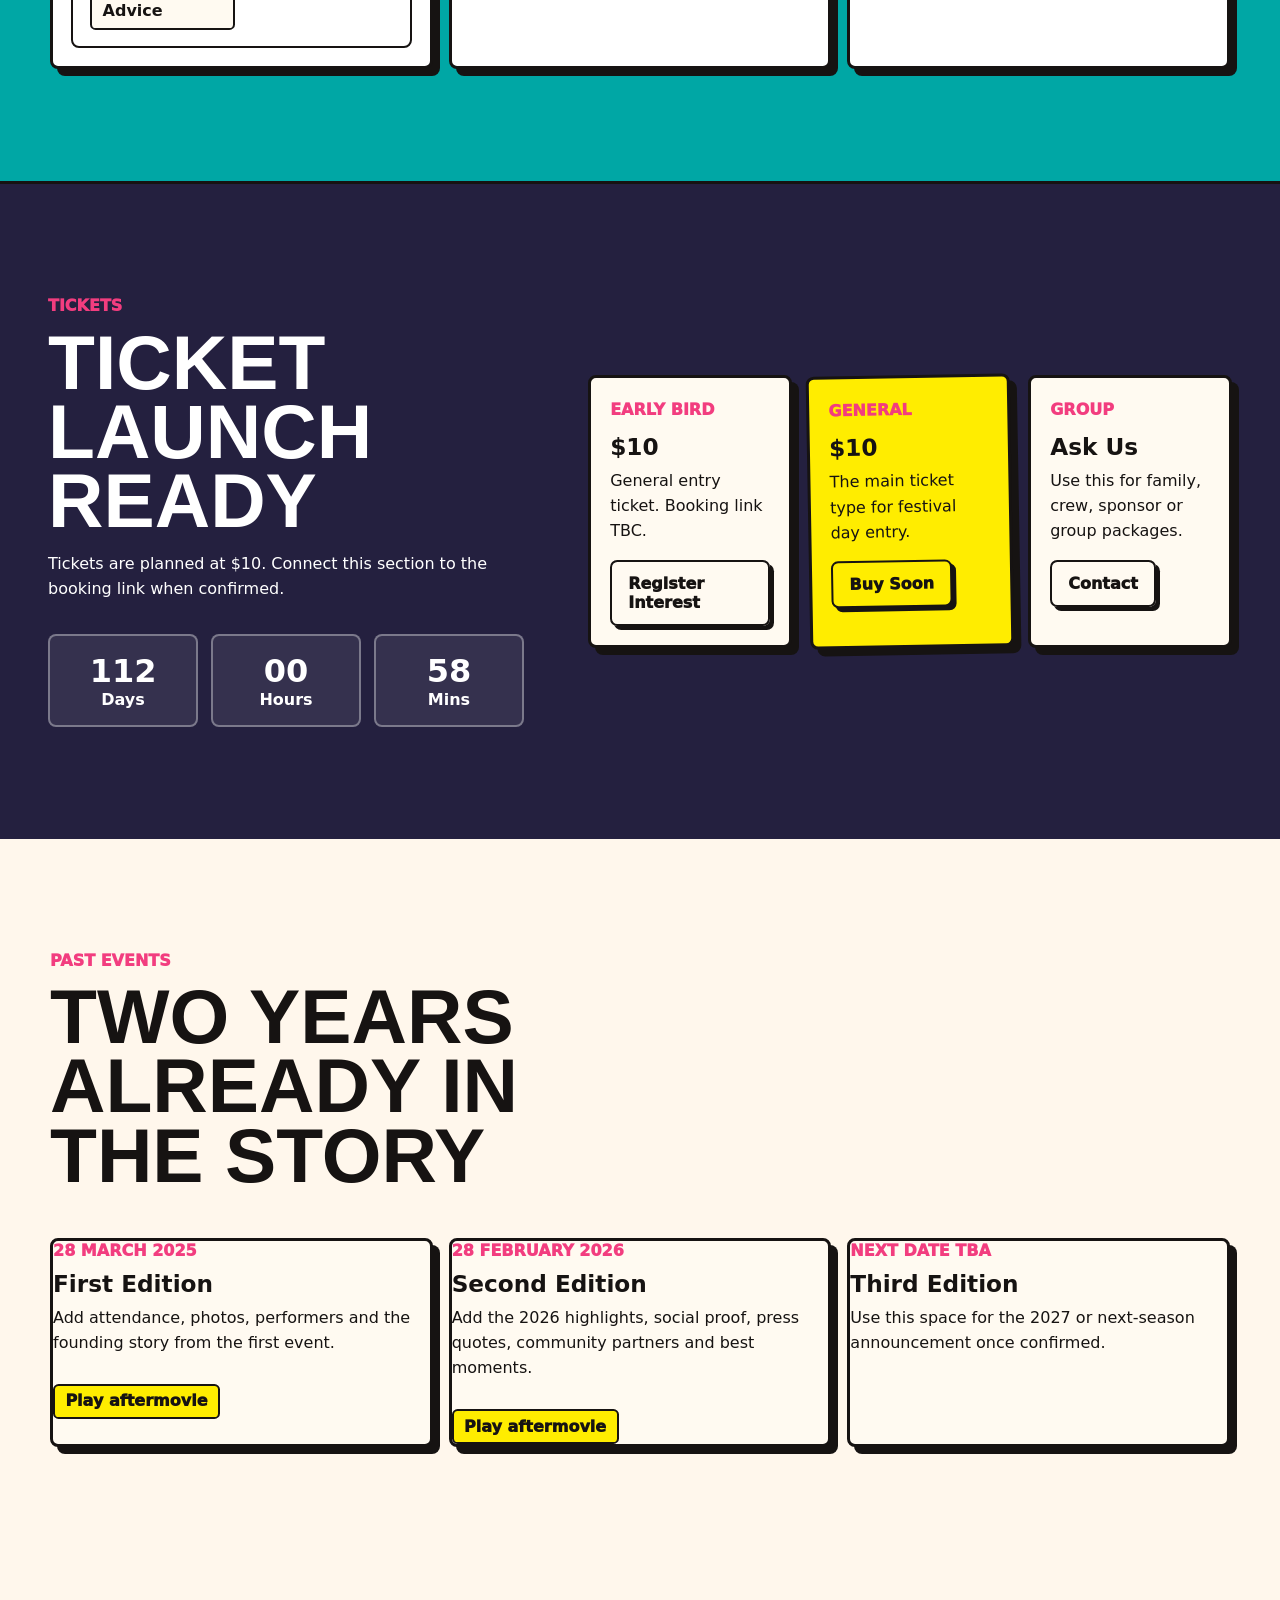
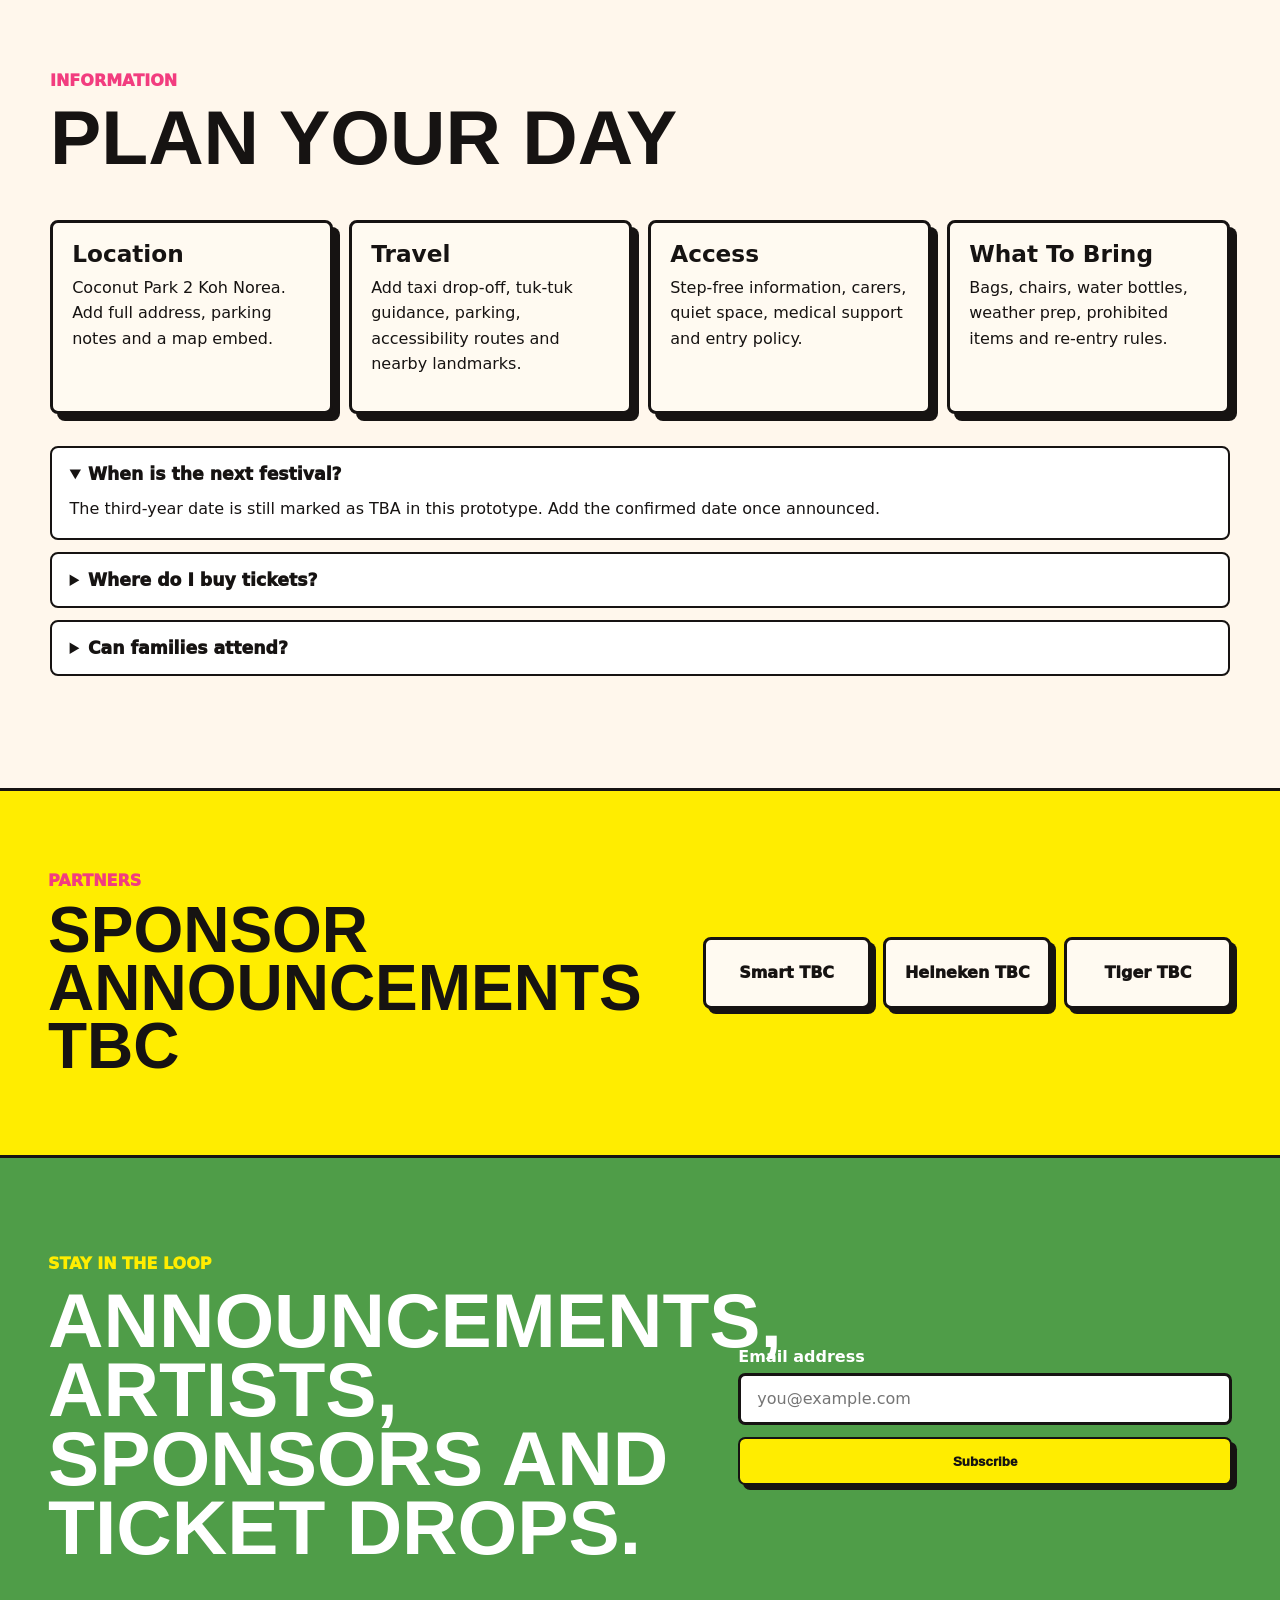
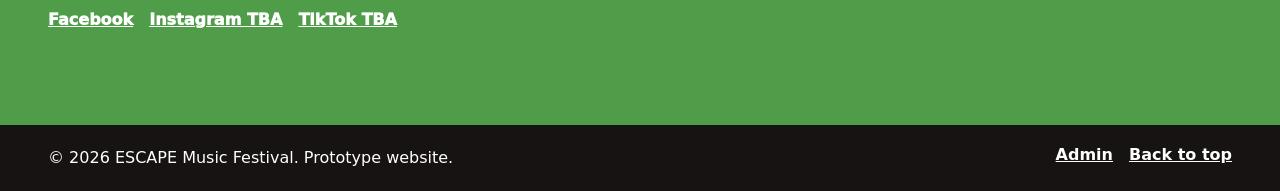
==== commit 1ecf287a: "Add lineup stage tabs" ====
--- a/index.html
+++ b/index.html
@@ -7,7 +7,7 @@
   <meta name="description" content="ESCAPE is a family-friendly music festival at Coconut Park 2 Koh Norea with local and international artists, bands and DJs across two stages.">
   <link rel="preconnect" href="https://images.unsplash.com">
   <link rel="preconnect" href="https://images.weserv.nl">
-  <link rel="stylesheet" href="assets/styles.css?v=aftermovie-modal-20260521">
+  <link rel="stylesheet" href="assets/styles.css?v=lineup-stage-tabs-20260522">
 </head>
 <body>
   <a class="skip-link" href="#main">Skip to content</a>
@@ -266,6 +266,6 @@
       });
     }
   </script>
-  <script src="assets/script.js?v=experience-dropdowns-20260521"></script>
+  <script src="assets/script.js?v=lineup-stage-tabs-20260522"></script>
 </body>
 </html>
--- a/assets/styles.css
+++ b/assets/styles.css
@@ -247,7 +247,6 @@
 }
 .artist-grid {
   display: grid;
-  grid-template-columns: repeat(4, minmax(0, 1fr));
   gap: 1rem;
 }
 .artist-card,
@@ -262,6 +261,52 @@
 }
 .artist-card { padding: 1.2rem; min-height: 190px; }
 .artist-card span { color: var(--aqua); font-weight: 950; }
+.lineup-tabs {
+  display: grid;
+  grid-template-columns: repeat(2, minmax(0, 1fr));
+  gap: .8rem;
+}
+.lineup-tab {
+  padding: 1rem;
+  border: 3px solid var(--ink);
+  border-radius: .5rem;
+  background: var(--cream);
+  box-shadow: 5px 5px 0 var(--ink);
+  color: var(--ink);
+  font: inherit;
+  font-weight: 950;
+  text-align: left;
+  cursor: pointer;
+}
+.lineup-tab:hover,
+.lineup-tab.is-active {
+  transform: translate(2px, 2px);
+  box-shadow: 3px 3px 0 var(--ink);
+}
+.lineup-tab.is-active { background: var(--sun); }
+.lineup-panel {
+  display: grid;
+  grid-template-columns: repeat(3, minmax(0, 1fr));
+  gap: 1rem;
+}
+.lineup-panel[hidden] { display: none; }
+.artist-meta {
+  display: flex;
+  flex-wrap: wrap;
+  gap: .4rem;
+  margin-bottom: .65rem;
+}
+.artist-meta span {
+  display: inline-flex;
+  border: 2px solid var(--ink);
+  border-radius: 999px;
+  padding: .25rem .55rem;
+  background: var(--sun);
+  color: var(--ink);
+  font-size: .8rem;
+  text-transform: uppercase;
+}
+.empty-lineup { grid-column: 1 / -1; }
 .feature-card {
   grid-column: span 2;
   grid-row: span 2;
@@ -747,6 +792,7 @@
   .info-grid,
   .ticket-options,
   .sponsor-list { grid-template-columns: repeat(2, minmax(0, 1fr)); }
+  .lineup-panel { grid-template-columns: repeat(2, minmax(0, 1fr)); }
   .past-panel { grid-template-columns: 1fr; }
   .past-tabs { margin-bottom: .25rem; }
   .tickets-copy { justify-self: start; }
@@ -767,6 +813,8 @@
   .past-tab {
     min-height: 4.75rem;
   }
+  .lineup-tabs,
+  .lineup-panel,
   .artist-grid,
   .experience-grid,
   .gallery-grid,
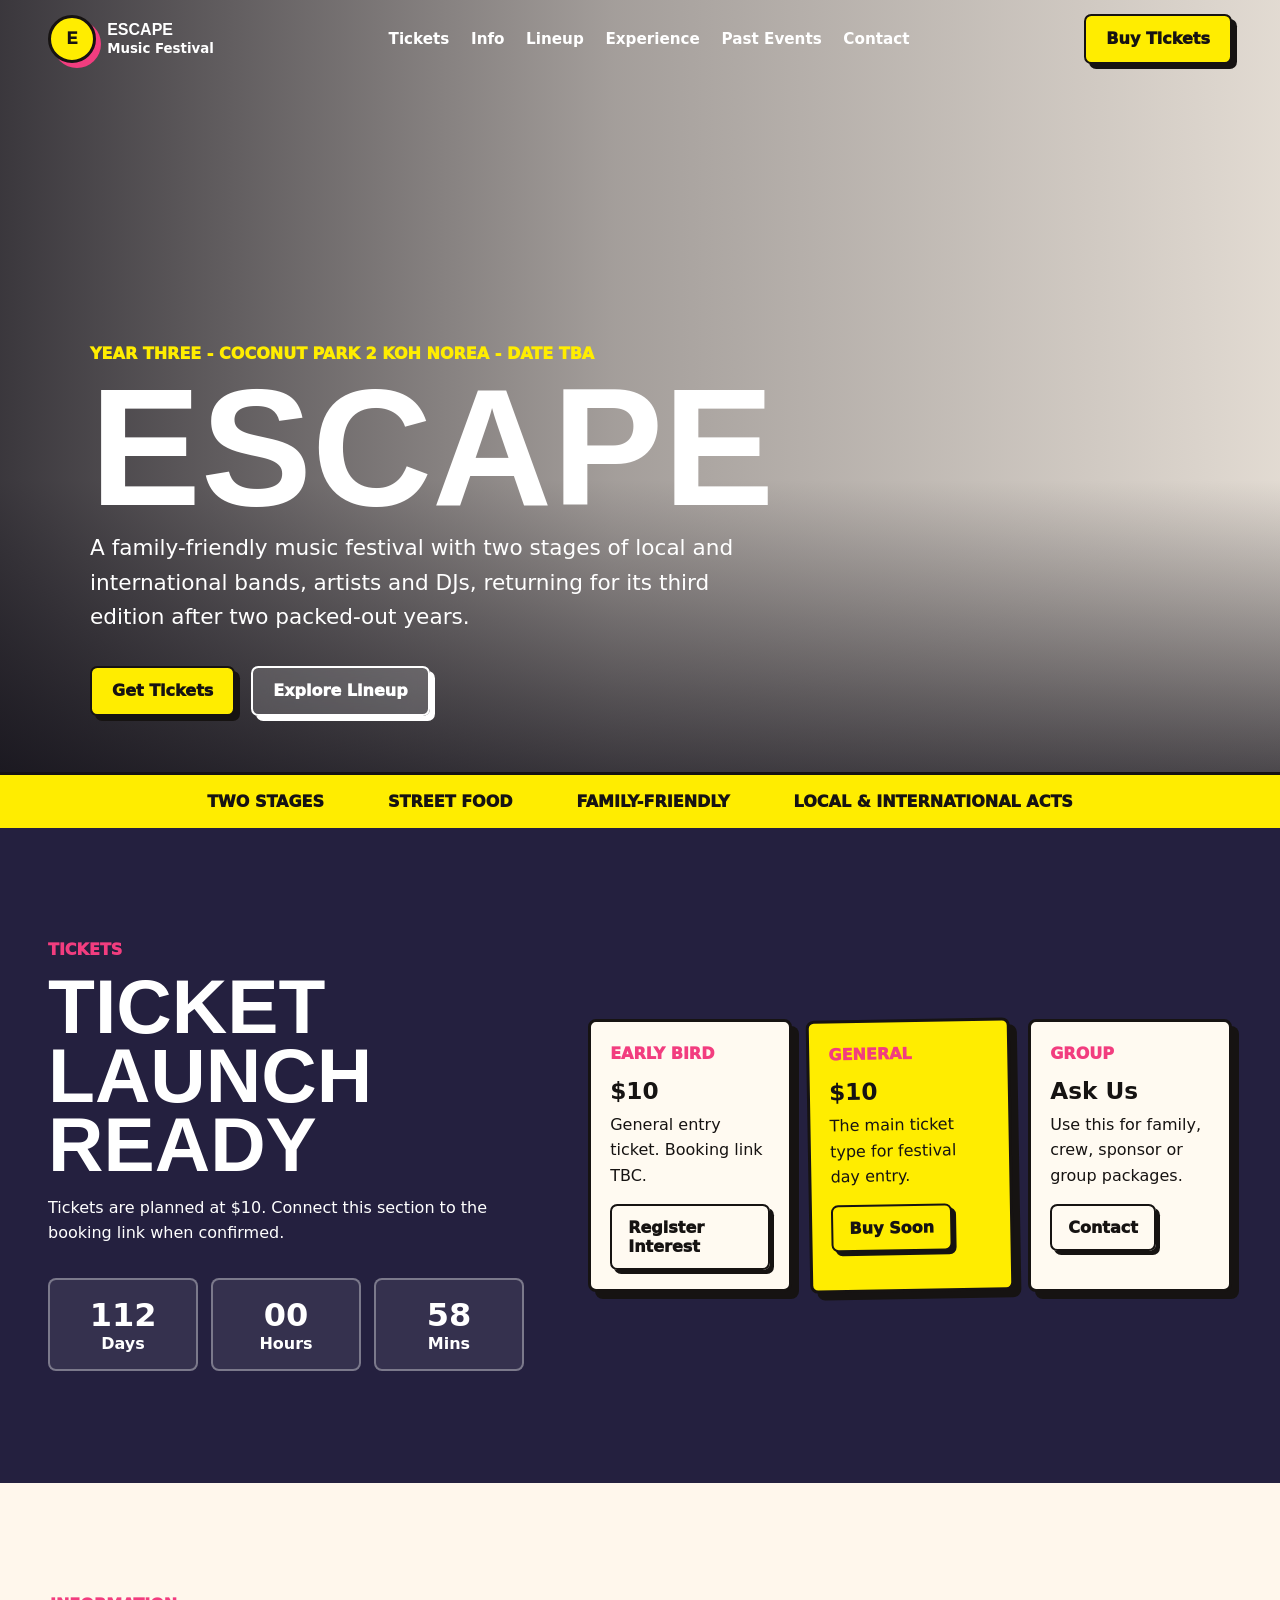
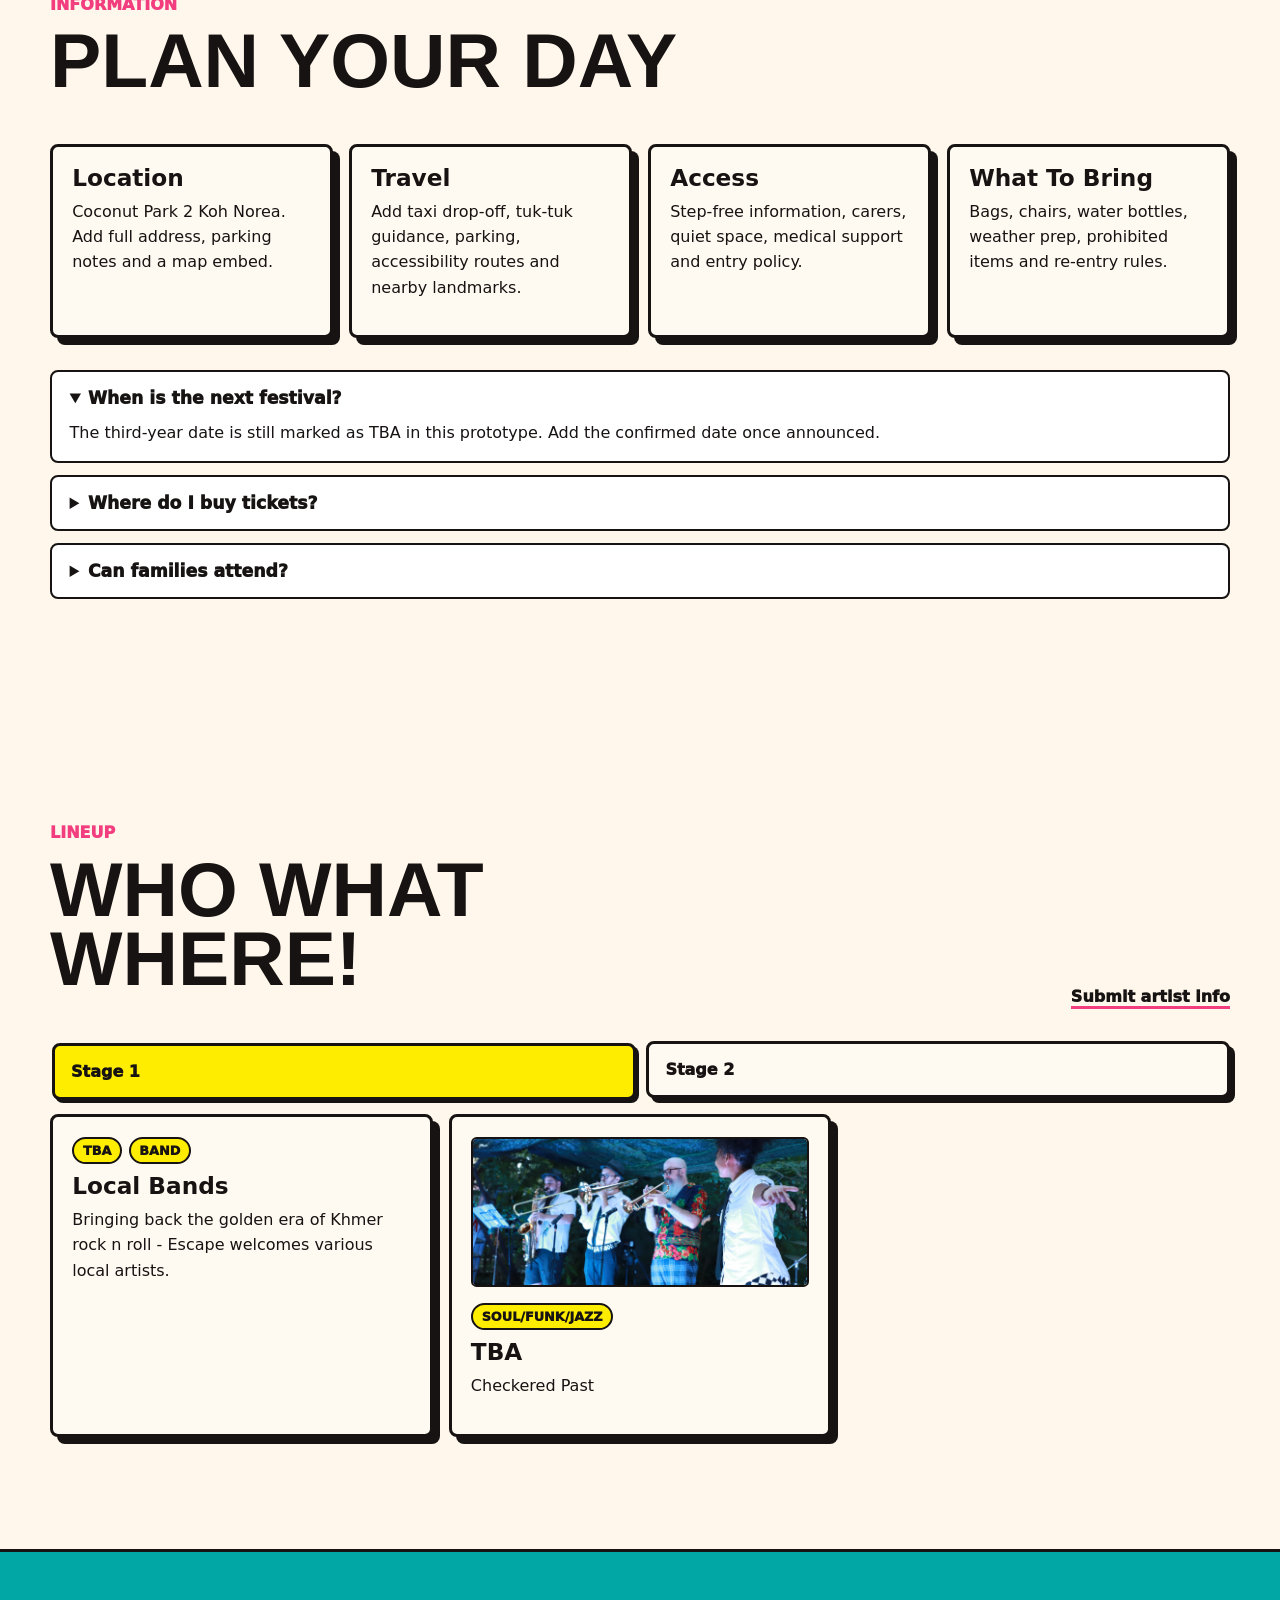
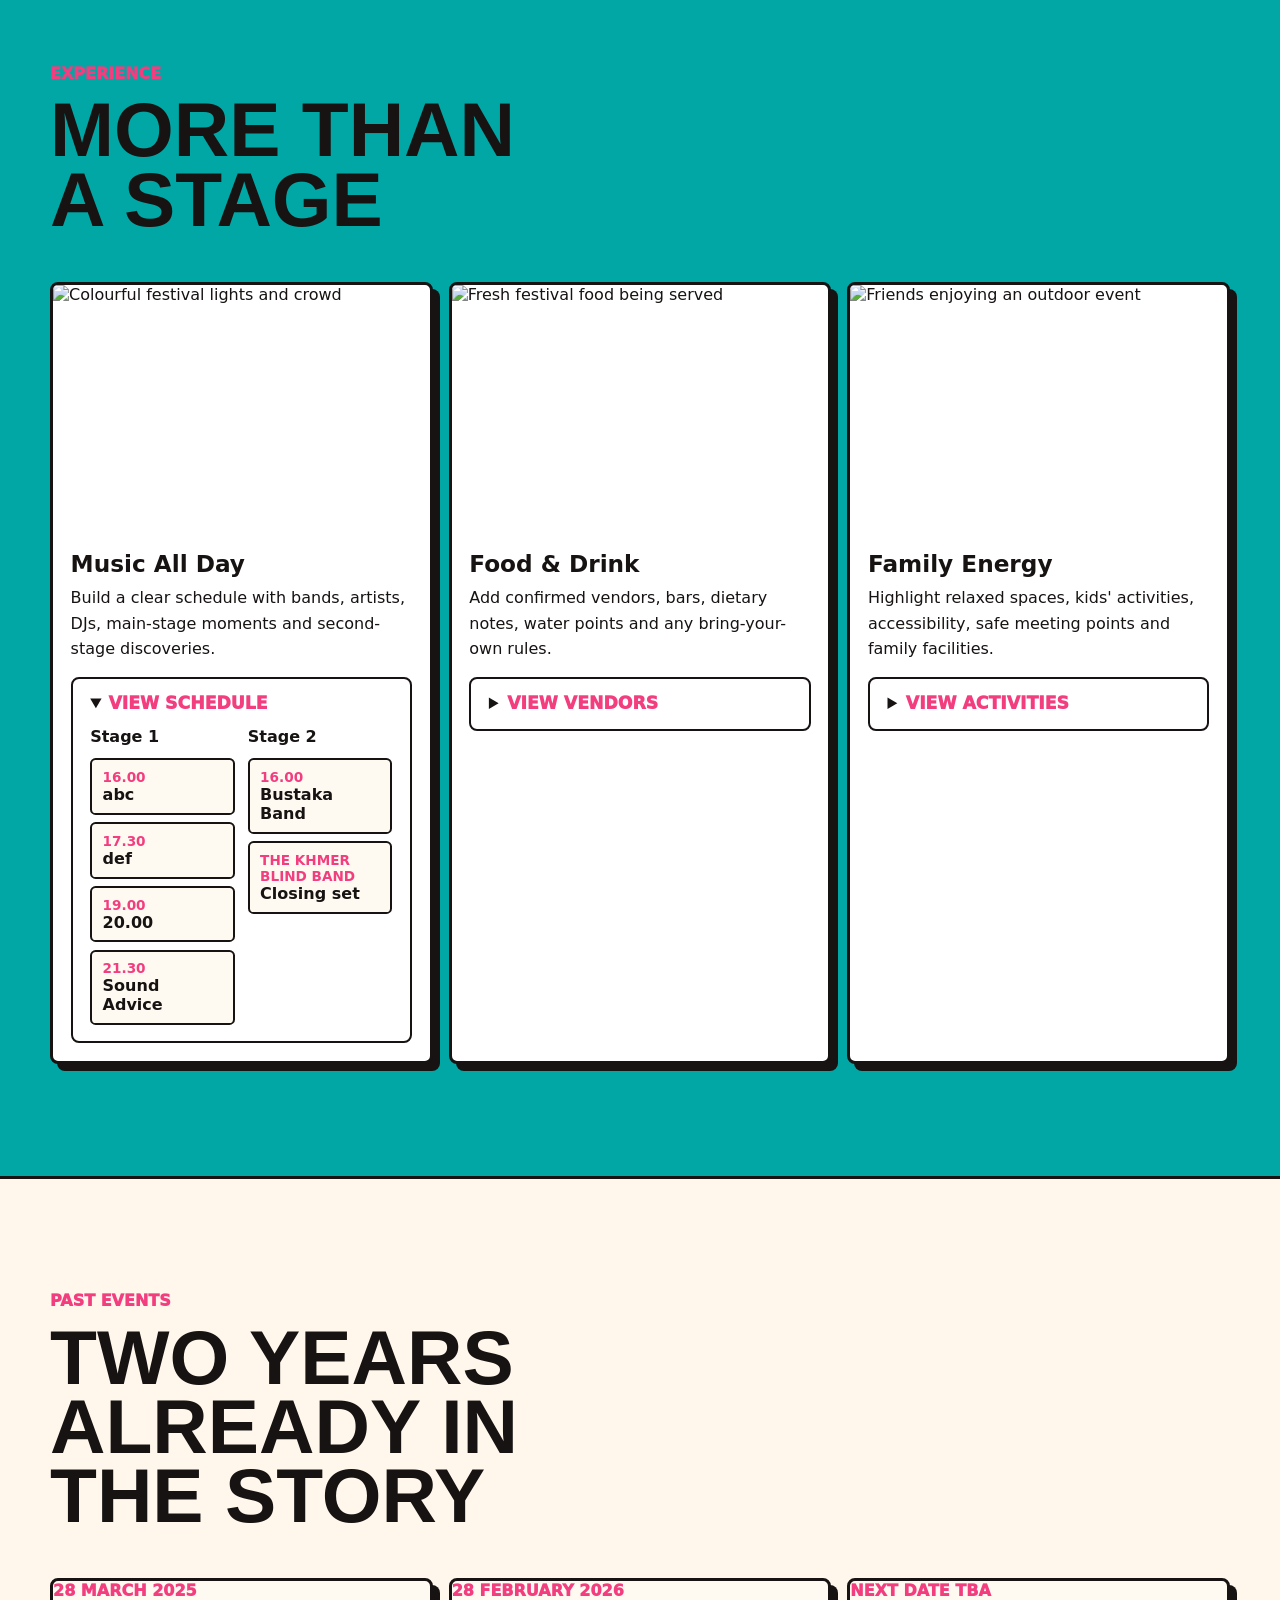
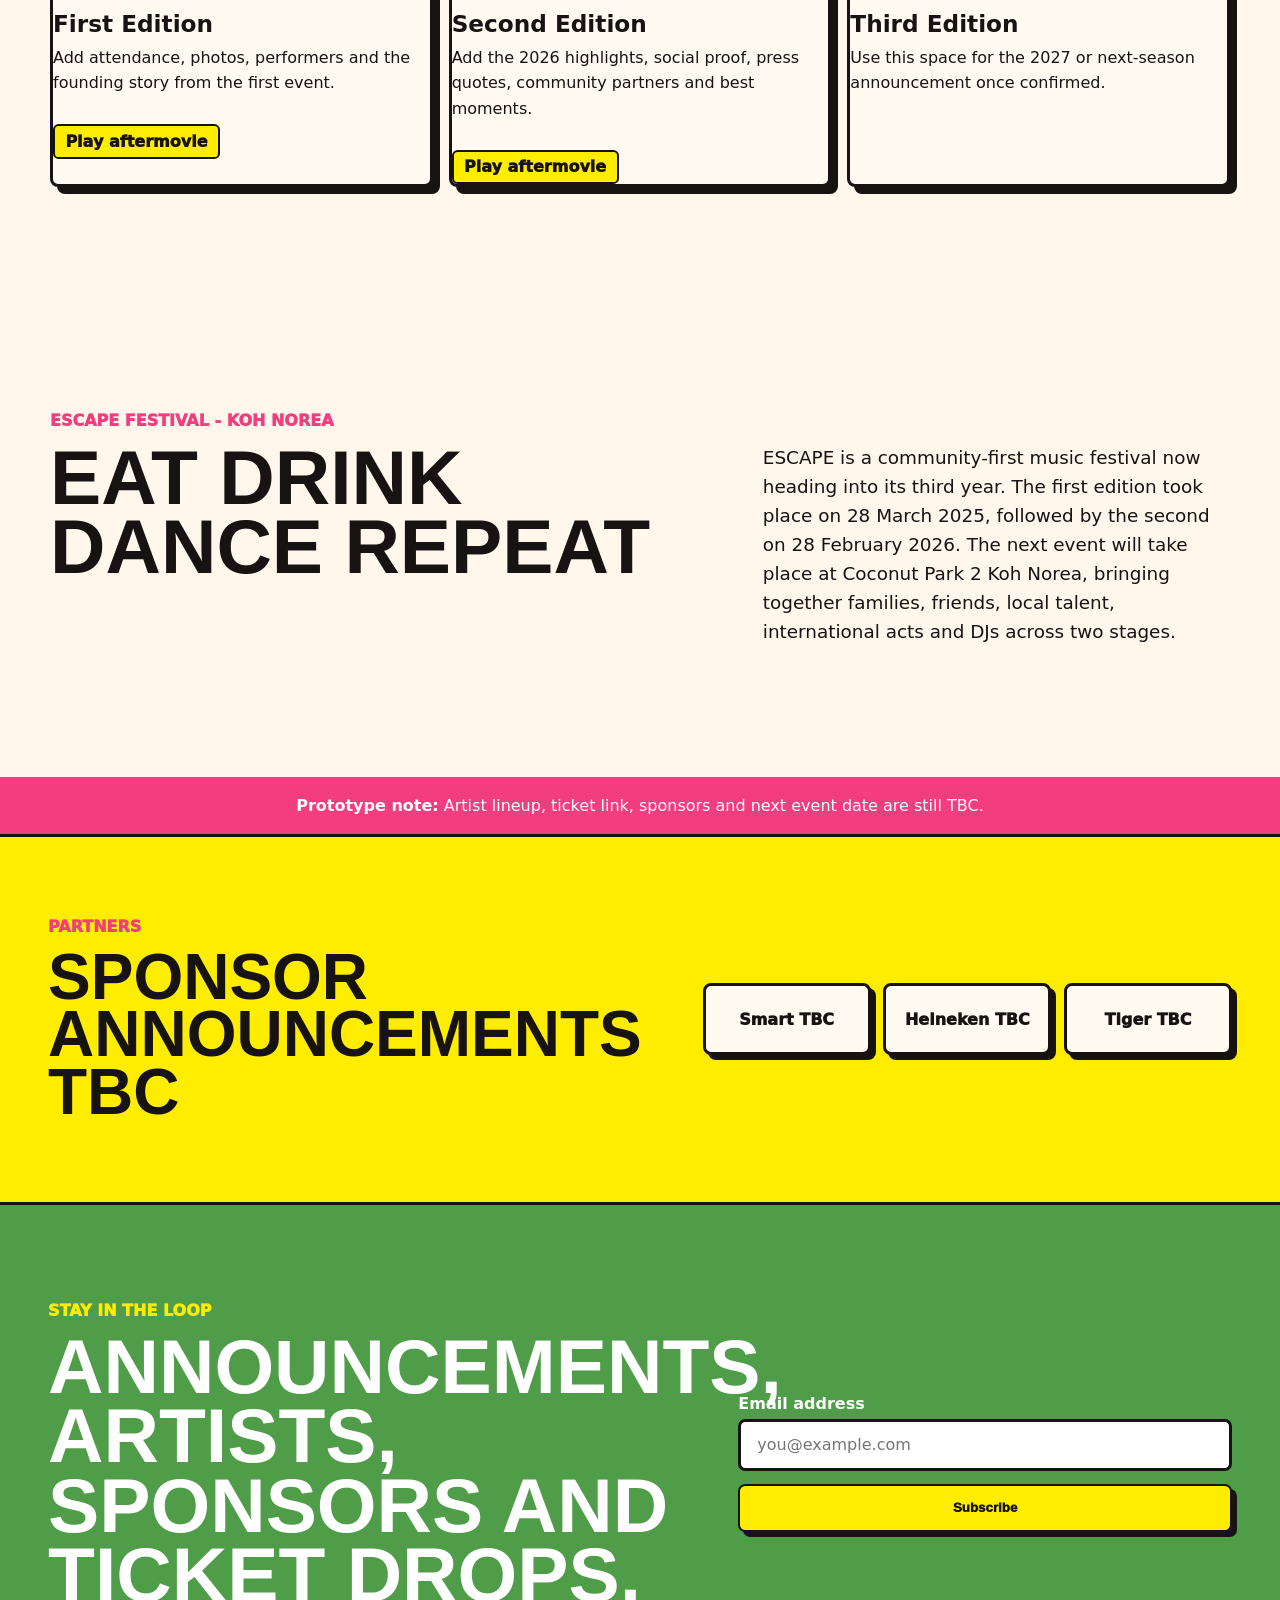
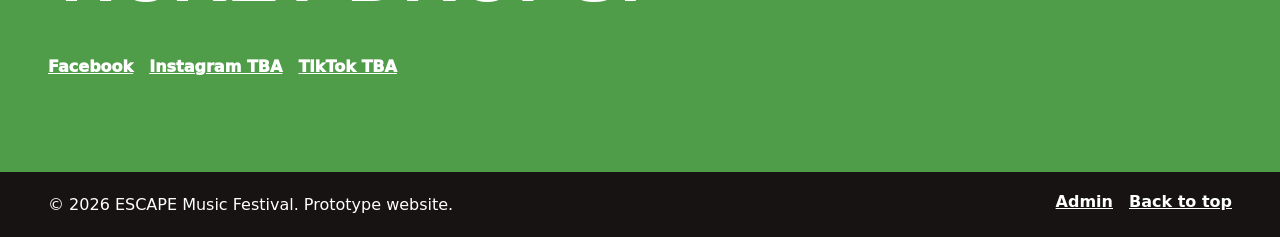
==== commit 3e62101c: "Reorder homepage for mobile visitors" ====
--- a/index.html
+++ b/index.html
@@ -26,11 +26,11 @@
     </button>
 
     <nav class="nav" data-nav>
+      <a href="#tickets">Tickets</a>
+      <a href="#info">Info</a>
       <a href="#lineup">Lineup</a>
       <a href="#experience">Experience</a>
-      <a href="#tickets">Tickets</a>
       <a href="#memories">Past Events</a>
-      <a href="#info">Info</a>
       <a href="#contact">Contact</a>
     </nav>
 
@@ -59,72 +59,6 @@
       </div>
     </section>
 
-    <section class="notice-band" aria-label="Content placeholders">
-      <p><strong>Prototype note:</strong> <span data-content="notice">Artist lineup, ticket link, sponsors and next event date are still TBC.</span></p>
-    </section>
-
-    <section class="section intro-section">
-      <div class="section-kicker" data-content="about.kicker">About The Festival</div>
-      <div class="intro-grid">
-        <div>
-          <h2 data-content="about.headline">Built for big singalongs, easy afternoons and one more song.</h2>
-        </div>
-        <div>
-          <p data-content="about.body">ESCAPE is a community-first music festival now heading into its third year. The first edition took place on 28 March 2025, followed by the second on 28 February 2026. The next event will take place at Coconut Park 2 Koh Norea, bringing together families, friends, local talent, international acts and DJs across two stages.</p>
-        </div>
-      </div>
-    </section>
-
-    <section class="section lineup-section" id="lineup">
-      <div class="section-heading">
-        <div>
-          <div class="section-kicker" data-content="lineup.kicker">Lineup</div>
-          <h2 data-content="lineup.headline">First names dropping soon</h2>
-        </div>
-        <a class="text-link" href="#contact" data-content="lineup.submit_label">Submit artist info</a>
-      </div>
-      <div class="artist-grid" data-lineup>
-        <article class="artist-card feature-card">
-          <img src="https://images.unsplash.com/photo-1501386761578-eac5c94b800a?auto=format&fit=crop&w=1200&q=80" alt="Festival crowd under stage lights">
-          <div>
-            <p class="tag">Headliner TBA</p>
-          <h3>Main Stage</h3>
-          <p>Local and international headline bands, artists and DJs. Full lineup TBC.</p>
-        </div>
-      </article>
-        <article class="artist-card"><span>01</span><h3>Local Bands</h3><p>Names and set times TBC</p></article>
-        <article class="artist-card"><span>02</span><h3>International Acts</h3><p>Names and set times TBC</p></article>
-        <article class="artist-card"><span>03</span><h3>DJ Stage</h3><p>Selectors and closing sets TBC</p></article>
-        <article class="artist-card"><span>04</span><h3>Second Stage</h3><p>Emerging artists and special guests TBC</p></article>
-      </div>
-    </section>
-
-    <section class="section experience-section" id="experience">
-      <div class="section-heading">
-        <div>
-          <div class="section-kicker" data-content="experience.kicker">Experience</div>
-          <h2 data-content="experience.headline">More than a stage</h2>
-        </div>
-      </div>
-      <div class="experience-grid" data-experience>
-        <article>
-          <img src="https://images.unsplash.com/photo-1533174072545-7a4b6ad7a6c3?auto=format&fit=crop&w=900&q=80" alt="Colourful festival lights and crowd">
-          <h3>Music All Day</h3>
-          <p>Build a clear schedule with bands, artists, DJs, main-stage moments and second-stage discoveries.</p>
-        </article>
-        <article>
-          <img src="https://images.unsplash.com/photo-1555939594-58d7cb561ad1?auto=format&fit=crop&w=900&q=80" alt="Fresh festival food being served">
-          <h3>Food & Drink</h3>
-          <p>Add confirmed vendors, bars, dietary notes, water points and any bring-your-own rules.</p>
-        </article>
-        <article>
-          <img src="https://images.unsplash.com/photo-1505236858219-8359eb29e329?auto=format&fit=crop&w=900&q=80" alt="Friends enjoying an outdoor event">
-          <h3>Family Energy</h3>
-          <p>Highlight relaxed spaces, kids' activities, accessibility, safe meeting points and family facilities.</p>
-        </article>
-      </div>
-    </section>
-
     <section class="tickets-section" id="tickets">
       <div class="tickets-copy">
         <div class="section-kicker" data-content="tickets.kicker">Tickets</div>
@@ -154,32 +88,6 @@
           <h3>Ask Us</h3>
           <p>Use this for family, crew, sponsor or group packages.</p>
           <a class="button compact" href="#contact">Contact</a>
-        </article>
-      </div>
-    </section>
-
-    <section class="section memories-section" id="memories">
-      <div class="section-heading">
-        <div>
-          <div class="section-kicker" data-content="past_events.kicker">Past Events</div>
-          <h2 data-content="past_events.headline">Two years already in the story</h2>
-        </div>
-      </div>
-      <div class="timeline" data-past-events>
-        <article>
-          <time datetime="2025-03-28">28 March 2025</time>
-          <h3>First Edition</h3>
-          <p>Add attendance, photos, performers and the founding story from the first event.</p>
-        </article>
-        <article>
-          <time datetime="2026-02-28">28 February 2026</time>
-          <h3>Second Edition</h3>
-          <p>Add the 2026 highlights, social proof, press quotes, community partners and best moments.</p>
-        </article>
-        <article>
-          <time>Next Date TBA</time>
-          <h3>Third Edition</h3>
-          <p>Use this space for the 2027 or next-season announcement once confirmed.</p>
         </article>
       </div>
     </section>
@@ -212,6 +120,98 @@
           <p>Yes. ESCAPE is positioned as a family-friendly festival with music, food, open-air space and two stages.</p>
         </details>
       </div>
+    </section>
+
+    <section class="section lineup-section" id="lineup">
+      <div class="section-heading">
+        <div>
+          <div class="section-kicker" data-content="lineup.kicker">Lineup</div>
+          <h2 data-content="lineup.headline">First names dropping soon</h2>
+        </div>
+        <a class="text-link" href="#contact" data-content="lineup.submit_label">Submit artist info</a>
+      </div>
+      <div class="artist-grid" data-lineup>
+        <article class="artist-card feature-card">
+          <img src="https://images.unsplash.com/photo-1501386761578-eac5c94b800a?auto=format&fit=crop&w=1200&q=80" alt="Festival crowd under stage lights">
+          <div>
+            <p class="tag">Headliner TBA</p>
+          <h3>Main Stage</h3>
+          <p>Local and international headline bands, artists and DJs. Full lineup TBC.</p>
+        </div>
+      </article>
+        <article class="artist-card"><span>01</span><h3>Local Bands</h3><p>Names and set times TBC</p></article>
+        <article class="artist-card"><span>02</span><h3>International Acts</h3><p>Names and set times TBC</p></article>
+        <article class="artist-card"><span>03</span><h3>DJ Stage</h3><p>Selectors and closing sets TBC</p></article>
+        <article class="artist-card"><span>04</span><h3>Second Stage</h3><p>Emerging artists and special guests TBC</p></article>
+      </div>
+    </section>
+
+    <section class="section experience-section" id="experience">
+      <div class="section-heading">
+        <div>
+          <div class="section-kicker" data-content="experience.kicker">Experience</div>
+          <h2 data-content="experience.headline">More than a stage</h2>
+        </div>
+      </div>
+      <div class="experience-grid" data-experience>
+        <article>
+          <img src="https://images.unsplash.com/photo-1533174072545-7a4b6ad7a6c3?auto=format&fit=crop&w=900&q=80" alt="Colourful festival lights and crowd">
+          <h3>Music All Day</h3>
+          <p>Build a clear schedule with bands, artists, DJs, main-stage moments and second-stage discoveries.</p>
+        </article>
+        <article>
+          <img src="https://images.unsplash.com/photo-1555939594-58d7cb561ad1?auto=format&fit=crop&w=900&q=80" alt="Fresh festival food being served">
+          <h3>Food & Drink</h3>
+          <p>Add confirmed vendors, bars, dietary notes, water points and any bring-your-own rules.</p>
+        </article>
+        <article>
+          <img src="https://images.unsplash.com/photo-1505236858219-8359eb29e329?auto=format&fit=crop&w=900&q=80" alt="Friends enjoying an outdoor event">
+          <h3>Family Energy</h3>
+          <p>Highlight relaxed spaces, kids' activities, accessibility, safe meeting points and family facilities.</p>
+        </article>
+      </div>
+    </section>
+
+    <section class="section memories-section" id="memories">
+      <div class="section-heading">
+        <div>
+          <div class="section-kicker" data-content="past_events.kicker">Past Events</div>
+          <h2 data-content="past_events.headline">Two years already in the story</h2>
+        </div>
+      </div>
+      <div class="timeline" data-past-events>
+        <article>
+          <time datetime="2025-03-28">28 March 2025</time>
+          <h3>First Edition</h3>
+          <p>Add attendance, photos, performers and the founding story from the first event.</p>
+        </article>
+        <article>
+          <time datetime="2026-02-28">28 February 2026</time>
+          <h3>Second Edition</h3>
+          <p>Add the 2026 highlights, social proof, press quotes, community partners and best moments.</p>
+        </article>
+        <article>
+          <time>Next Date TBA</time>
+          <h3>Third Edition</h3>
+          <p>Use this space for the 2027 or next-season announcement once confirmed.</p>
+        </article>
+      </div>
+    </section>
+
+    <section class="section intro-section">
+      <div class="section-kicker" data-content="about.kicker">About The Festival</div>
+      <div class="intro-grid">
+        <div>
+          <h2 data-content="about.headline">Built for big singalongs, easy afternoons and one more song.</h2>
+        </div>
+        <div>
+          <p data-content="about.body">ESCAPE is a community-first music festival now heading into its third year. The first edition took place on 28 March 2025, followed by the second on 28 February 2026. The next event will take place at Coconut Park 2 Koh Norea, bringing together families, friends, local talent, international acts and DJs across two stages.</p>
+        </div>
+      </div>
+    </section>
+
+    <section class="notice-band" aria-label="Content placeholders">
+      <p><strong>Prototype note:</strong> <span data-content="notice">Artist lineup, ticket link, sponsors and next event date are still TBC.</span></p>
     </section>
 
     <section class="sponsors-section" aria-label="Potential sponsors">
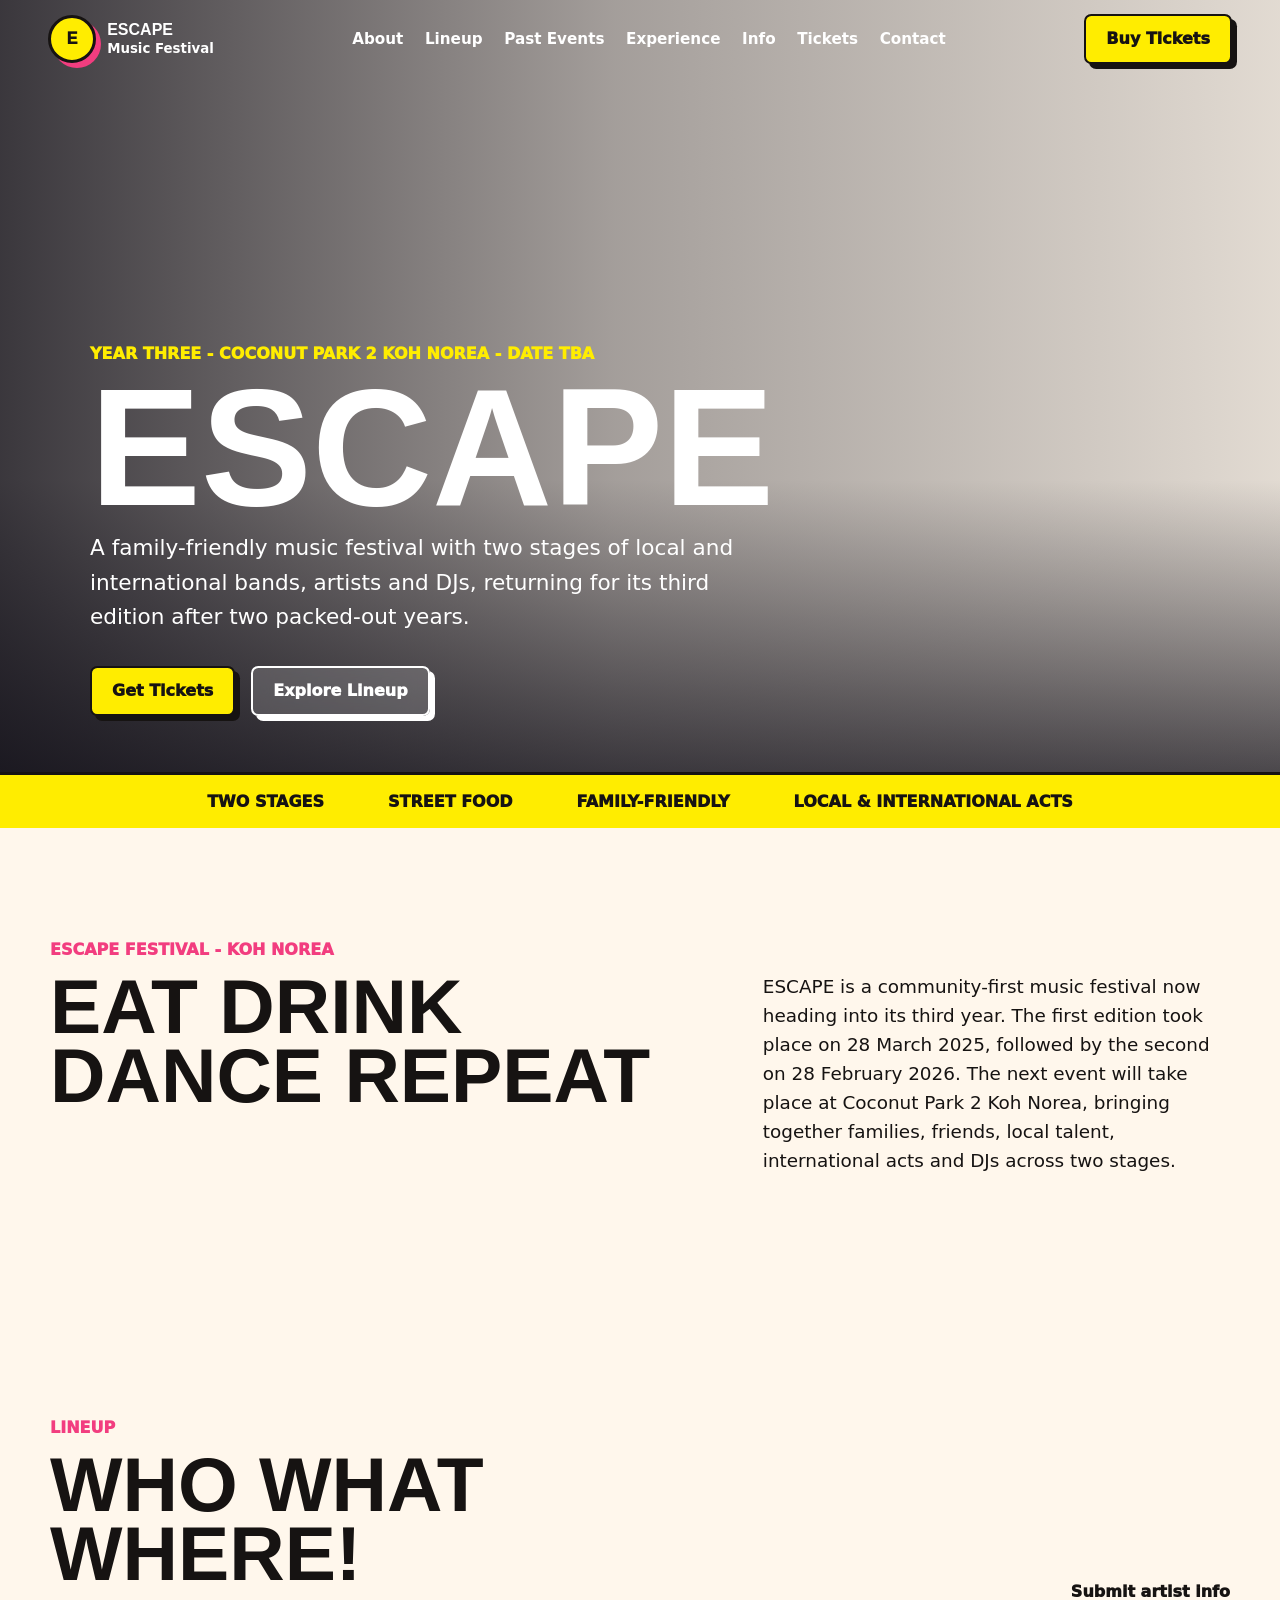
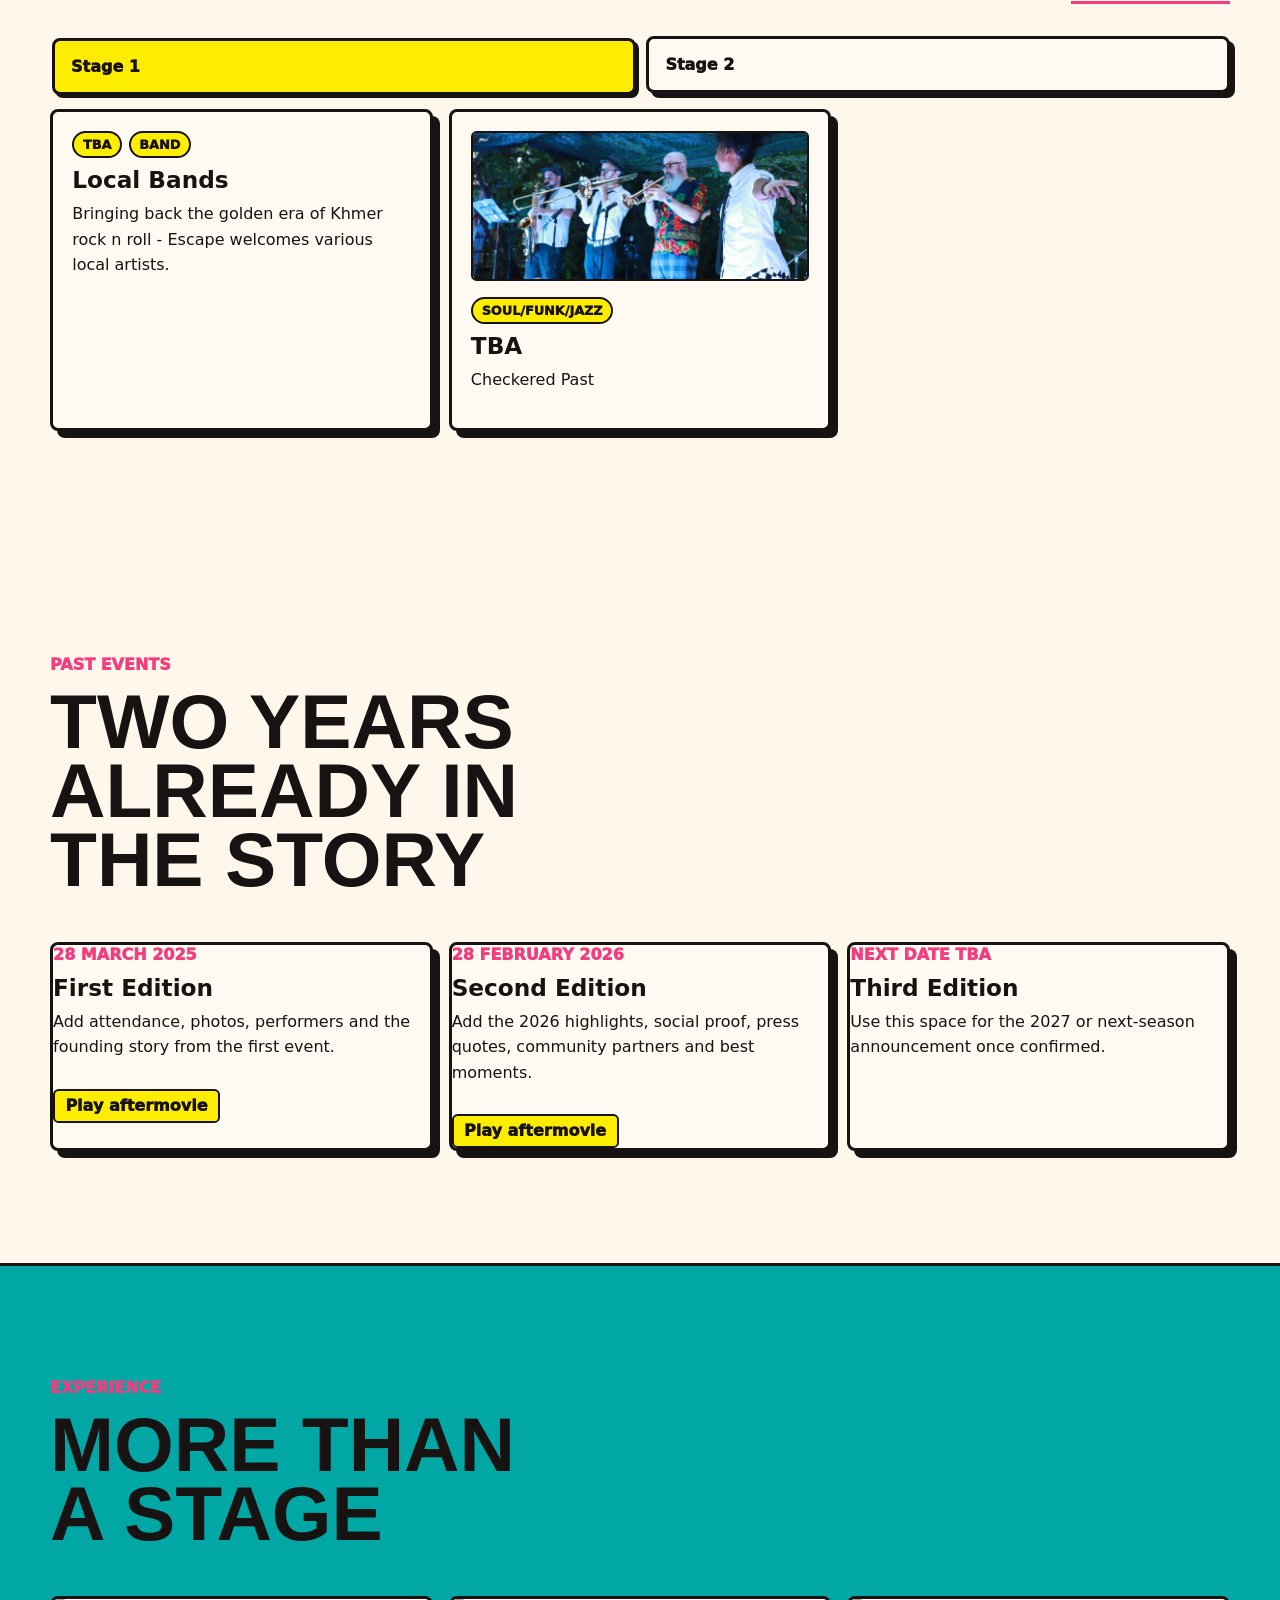
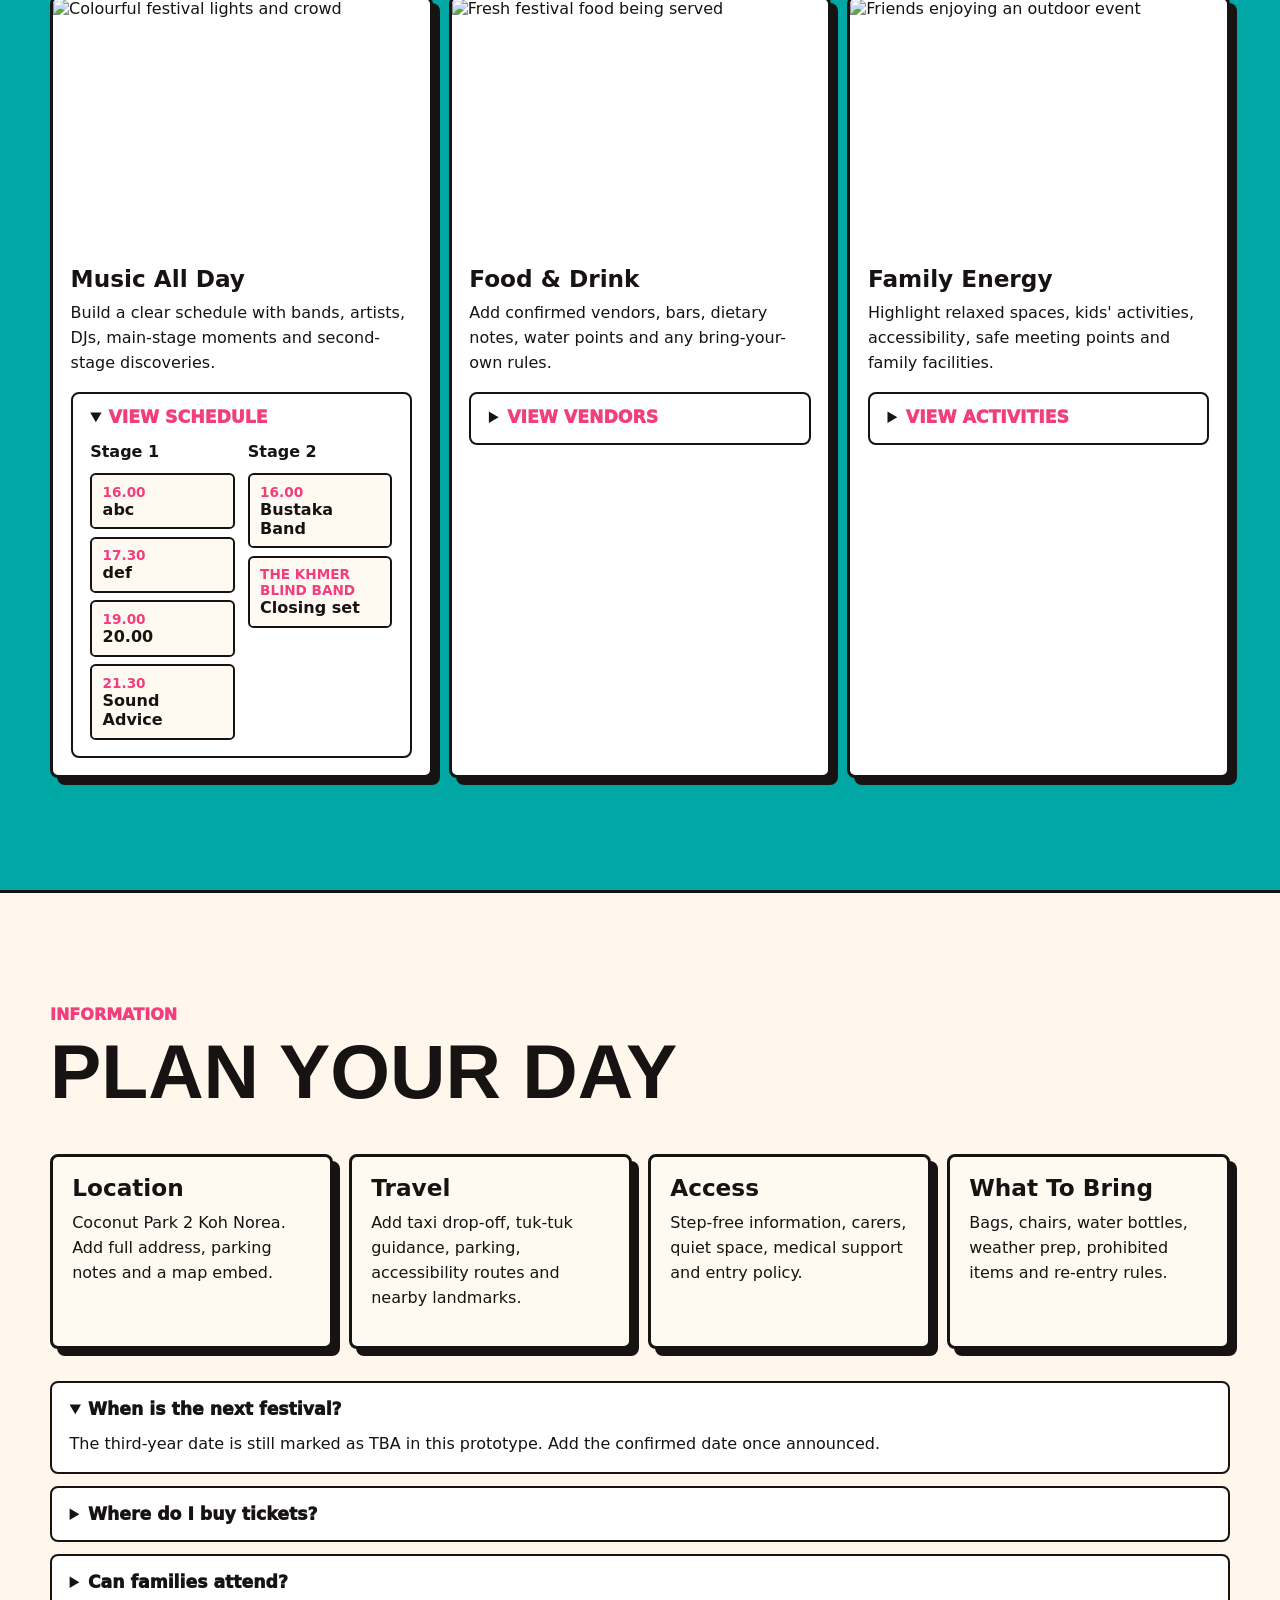
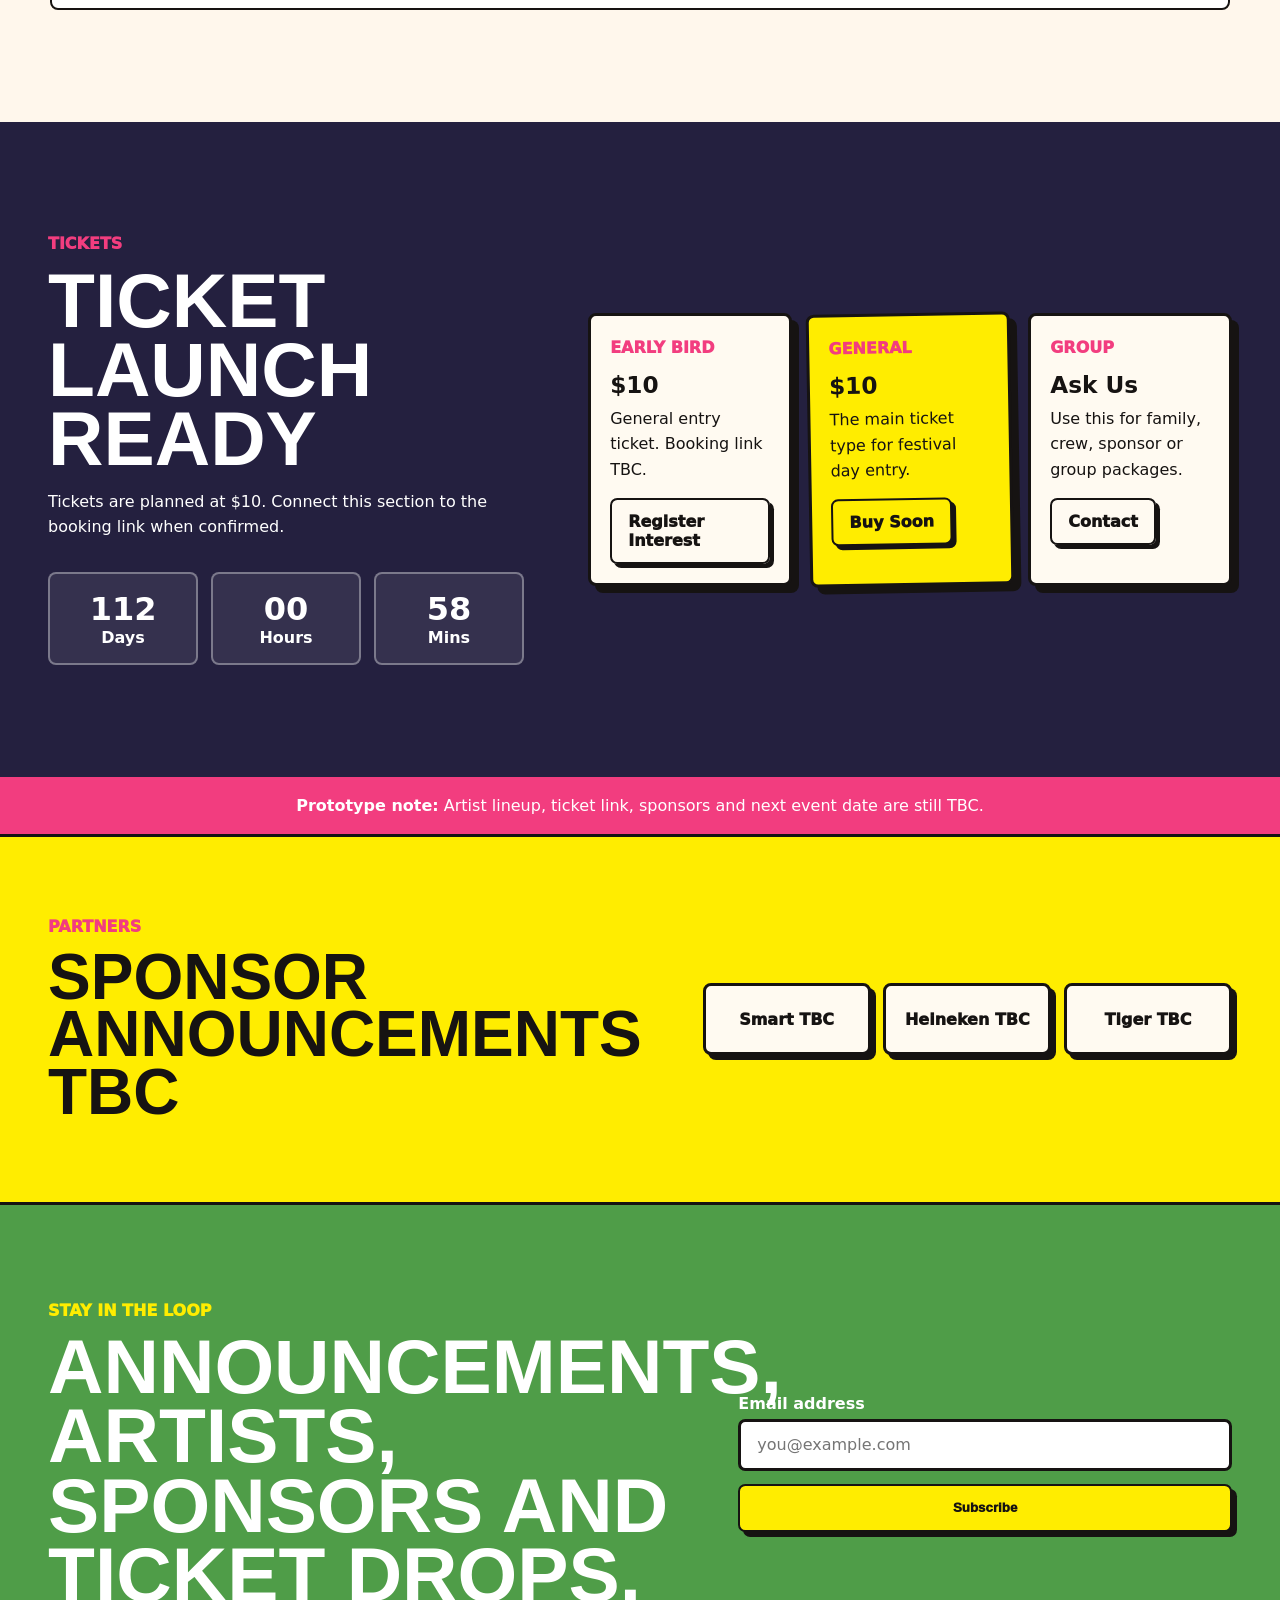
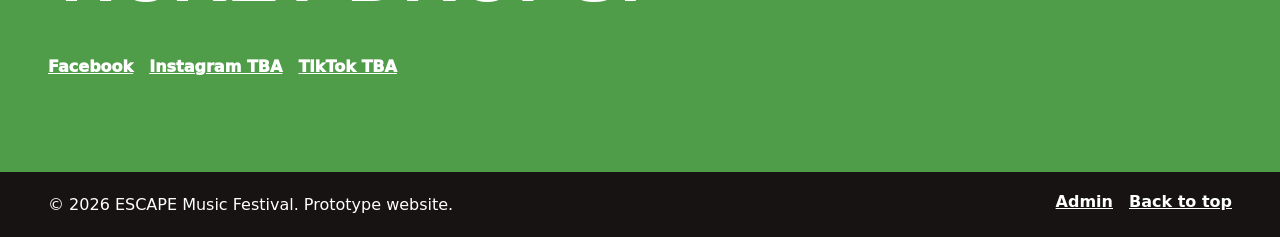
==== commit 73b641c6: "Update index.html" ====
--- a/index.html
+++ b/index.html
@@ -26,11 +26,12 @@
     </button>
 
     <nav class="nav" data-nav>
+      <a href="#about">About</a>
+      <a href="#lineup">Lineup</a>
+      <a href="#memories">Past Events</a>
+      <a href="#experience">Experience</a>
+      <a href="#info">Info</a>
       <a href="#tickets">Tickets</a>
-      <a href="#info">Info</a>
-      <a href="#lineup">Lineup</a>
-      <a href="#experience">Experience</a>
-      <a href="#memories">Past Events</a>
       <a href="#contact">Contact</a>
     </nav>
 
@@ -59,35 +60,90 @@
       </div>
     </section>
 
-    <section class="tickets-section" id="tickets">
-      <div class="tickets-copy">
-        <div class="section-kicker" data-content="tickets.kicker">Tickets</div>
-        <h2 data-content="tickets.headline">Ticket launch ready</h2>
-        <p data-content="tickets.copy">Tickets are planned at $10. Connect this section to the booking link when confirmed.</p>
-        <div class="countdown" data-countdown>
-          <div><strong data-days>--</strong><span>Days</span></div>
-          <div><strong data-hours>--</strong><span>Hours</span></div>
-          <div><strong data-minutes>--</strong><span>Mins</span></div>
-        </div>
-      </div>
-      <div class="ticket-options" data-ticket-options>
-        <article>
-          <p class="tag">Early Bird</p>
-          <h3>$10</h3>
-          <p>General entry ticket. Booking link TBC.</p>
-          <a class="button compact" href="mailto:hello@example.com?subject=Festival%20tickets">Register Interest</a>
-        </article>
-        <article class="ticket-featured">
-          <p class="tag">General</p>
-          <h3>$10</h3>
-          <p>The main ticket type for festival day entry.</p>
-          <a class="button compact primary" href="mailto:hello@example.com?subject=Festival%20tickets">Buy Soon</a>
-        </article>
-        <article>
-          <p class="tag">Group</p>
-          <h3>Ask Us</h3>
-          <p>Use this for family, crew, sponsor or group packages.</p>
-          <a class="button compact" href="#contact">Contact</a>
+    <section class="section intro-section" id="about">
+      <div class="section-kicker" data-content="about.kicker">About The Festival</div>
+      <div class="intro-grid">
+        <div>
+          <h2 data-content="about.headline">Built for big singalongs, easy afternoons and one more song.</h2>
+        </div>
+        <div>
+          <p data-content="about.body">ESCAPE is a community-first music festival now heading into its third year. The first edition took place on 28 March 2025, followed by the second on 28 February 2026. The next event will take place at Coconut Park 2 Koh Norea, bringing together families, friends, local talent, international acts and DJs across two stages.</p>
+        </div>
+      </div>
+    </section>
+
+    <section class="section lineup-section" id="lineup">
+      <div class="section-heading">
+        <div>
+          <div class="section-kicker" data-content="lineup.kicker">Lineup</div>
+          <h2 data-content="lineup.headline">First names dropping soon</h2>
+        </div>
+        <a class="text-link" href="#contact" data-content="lineup.submit_label">Submit artist info</a>
+      </div>
+      <div class="artist-grid" data-lineup>
+        <article class="artist-card feature-card">
+          <img src="https://images.unsplash.com/photo-1501386761578-eac5c94b800a?auto=format&fit=crop&w=1200&q=80" alt="Festival crowd under stage lights">
+          <div>
+            <p class="tag">Headliner TBA</p>
+          <h3>Main Stage</h3>
+          <p>Local and international headline bands, artists and DJs. Full lineup TBC.</p>
+        </div>
+      </article>
+        <article class="artist-card"><span>01</span><h3>Local Bands</h3><p>Names and set times TBC</p></article>
+        <article class="artist-card"><span>02</span><h3>International Acts</h3><p>Names and set times TBC</p></article>
+        <article class="artist-card"><span>03</span><h3>DJ Stage</h3><p>Selectors and closing sets TBC</p></article>
+        <article class="artist-card"><span>04</span><h3>Second Stage</h3><p>Emerging artists and special guests TBC</p></article>
+      </div>
+    </section>
+
+    <section class="section memories-section" id="memories">
+      <div class="section-heading">
+        <div>
+          <div class="section-kicker" data-content="past_events.kicker">Past Events</div>
+          <h2 data-content="past_events.headline">Two years already in the story</h2>
+        </div>
+      </div>
+      <div class="timeline" data-past-events>
+        <article>
+          <time datetime="2025-03-28">28 March 2025</time>
+          <h3>First Edition</h3>
+          <p>Add attendance, photos, performers and the founding story from the first event.</p>
+        </article>
+        <article>
+          <time datetime="2026-02-28">28 February 2026</time>
+          <h3>Second Edition</h3>
+          <p>Add the 2026 highlights, social proof, press quotes, community partners and best moments.</p>
+        </article>
+        <article>
+          <time>Next Date TBA</time>
+          <h3>Third Edition</h3>
+          <p>Use this space for the 2027 or next-season announcement once confirmed.</p>
+        </article>
+      </div>
+    </section>
+
+    <section class="section experience-section" id="experience">
+      <div class="section-heading">
+        <div>
+          <div class="section-kicker" data-content="experience.kicker">Experience</div>
+          <h2 data-content="experience.headline">More than a stage</h2>
+        </div>
+      </div>
+      <div class="experience-grid" data-experience>
+        <article>
+          <img src="https://images.unsplash.com/photo-1533174072545-7a4b6ad7a6c3?auto=format&fit=crop&w=900&q=80" alt="Colourful festival lights and crowd">
+          <h3>Music All Day</h3>
+          <p>Build a clear schedule with bands, artists, DJs, main-stage moments and second-stage discoveries.</p>
+        </article>
+        <article>
+          <img src="https://images.unsplash.com/photo-1555939594-58d7cb561ad1?auto=format&fit=crop&w=900&q=80" alt="Fresh festival food being served">
+          <h3>Food & Drink</h3>
+          <p>Add confirmed vendors, bars, dietary notes, water points and any bring-your-own rules.</p>
+        </article>
+        <article>
+          <img src="https://images.unsplash.com/photo-1505236858219-8359eb29e329?auto=format&fit=crop&w=900&q=80" alt="Friends enjoying an outdoor event">
+          <h3>Family Energy</h3>
+          <p>Highlight relaxed spaces, kids' activities, accessibility, safe meeting points and family facilities.</p>
         </article>
       </div>
     </section>
@@ -122,91 +178,36 @@
       </div>
     </section>
 
-    <section class="section lineup-section" id="lineup">
-      <div class="section-heading">
-        <div>
-          <div class="section-kicker" data-content="lineup.kicker">Lineup</div>
-          <h2 data-content="lineup.headline">First names dropping soon</h2>
-        </div>
-        <a class="text-link" href="#contact" data-content="lineup.submit_label">Submit artist info</a>
-      </div>
-      <div class="artist-grid" data-lineup>
-        <article class="artist-card feature-card">
-          <img src="https://images.unsplash.com/photo-1501386761578-eac5c94b800a?auto=format&fit=crop&w=1200&q=80" alt="Festival crowd under stage lights">
-          <div>
-            <p class="tag">Headliner TBA</p>
-          <h3>Main Stage</h3>
-          <p>Local and international headline bands, artists and DJs. Full lineup TBC.</p>
-        </div>
-      </article>
-        <article class="artist-card"><span>01</span><h3>Local Bands</h3><p>Names and set times TBC</p></article>
-        <article class="artist-card"><span>02</span><h3>International Acts</h3><p>Names and set times TBC</p></article>
-        <article class="artist-card"><span>03</span><h3>DJ Stage</h3><p>Selectors and closing sets TBC</p></article>
-        <article class="artist-card"><span>04</span><h3>Second Stage</h3><p>Emerging artists and special guests TBC</p></article>
-      </div>
-    </section>
-
-    <section class="section experience-section" id="experience">
-      <div class="section-heading">
-        <div>
-          <div class="section-kicker" data-content="experience.kicker">Experience</div>
-          <h2 data-content="experience.headline">More than a stage</h2>
-        </div>
-      </div>
-      <div class="experience-grid" data-experience>
-        <article>
-          <img src="https://images.unsplash.com/photo-1533174072545-7a4b6ad7a6c3?auto=format&fit=crop&w=900&q=80" alt="Colourful festival lights and crowd">
-          <h3>Music All Day</h3>
-          <p>Build a clear schedule with bands, artists, DJs, main-stage moments and second-stage discoveries.</p>
-        </article>
-        <article>
-          <img src="https://images.unsplash.com/photo-1555939594-58d7cb561ad1?auto=format&fit=crop&w=900&q=80" alt="Fresh festival food being served">
-          <h3>Food & Drink</h3>
-          <p>Add confirmed vendors, bars, dietary notes, water points and any bring-your-own rules.</p>
-        </article>
-        <article>
-          <img src="https://images.unsplash.com/photo-1505236858219-8359eb29e329?auto=format&fit=crop&w=900&q=80" alt="Friends enjoying an outdoor event">
-          <h3>Family Energy</h3>
-          <p>Highlight relaxed spaces, kids' activities, accessibility, safe meeting points and family facilities.</p>
-        </article>
-      </div>
-    </section>
-
-    <section class="section memories-section" id="memories">
-      <div class="section-heading">
-        <div>
-          <div class="section-kicker" data-content="past_events.kicker">Past Events</div>
-          <h2 data-content="past_events.headline">Two years already in the story</h2>
-        </div>
-      </div>
-      <div class="timeline" data-past-events>
-        <article>
-          <time datetime="2025-03-28">28 March 2025</time>
-          <h3>First Edition</h3>
-          <p>Add attendance, photos, performers and the founding story from the first event.</p>
-        </article>
-        <article>
-          <time datetime="2026-02-28">28 February 2026</time>
-          <h3>Second Edition</h3>
-          <p>Add the 2026 highlights, social proof, press quotes, community partners and best moments.</p>
-        </article>
-        <article>
-          <time>Next Date TBA</time>
-          <h3>Third Edition</h3>
-          <p>Use this space for the 2027 or next-season announcement once confirmed.</p>
-        </article>
-      </div>
-    </section>
-
-    <section class="section intro-section">
-      <div class="section-kicker" data-content="about.kicker">About The Festival</div>
-      <div class="intro-grid">
-        <div>
-          <h2 data-content="about.headline">Built for big singalongs, easy afternoons and one more song.</h2>
-        </div>
-        <div>
-          <p data-content="about.body">ESCAPE is a community-first music festival now heading into its third year. The first edition took place on 28 March 2025, followed by the second on 28 February 2026. The next event will take place at Coconut Park 2 Koh Norea, bringing together families, friends, local talent, international acts and DJs across two stages.</p>
-        </div>
+    <section class="tickets-section" id="tickets">
+      <div class="tickets-copy">
+        <div class="section-kicker" data-content="tickets.kicker">Tickets</div>
+        <h2 data-content="tickets.headline">Ticket launch ready</h2>
+        <p data-content="tickets.copy">Tickets are planned at $10. Connect this section to the booking link when confirmed.</p>
+        <div class="countdown" data-countdown>
+          <div><strong data-days>--</strong><span>Days</span></div>
+          <div><strong data-hours>--</strong><span>Hours</span></div>
+          <div><strong data-minutes>--</strong><span>Mins</span></div>
+        </div>
+      </div>
+      <div class="ticket-options" data-ticket-options>
+        <article>
+          <p class="tag">Early Bird</p>
+          <h3>$10</h3>
+          <p>General entry ticket. Booking link TBC.</p>
+          <a class="button compact" href="mailto:hello@example.com?subject=Festival%20tickets">Register Interest</a>
+        </article>
+        <article class="ticket-featured">
+          <p class="tag">General</p>
+          <h3>$10</h3>
+          <p>The main ticket type for festival day entry.</p>
+          <a class="button compact primary" href="mailto:hello@example.com?subject=Festival%20tickets">Buy Soon</a>
+        </article>
+        <article>
+          <p class="tag">Group</p>
+          <h3>Ask Us</h3>
+          <p>Use this for family, crew, sponsor or group packages.</p>
+          <a class="button compact" href="#contact">Contact</a>
+        </article>
       </div>
     </section>
 
